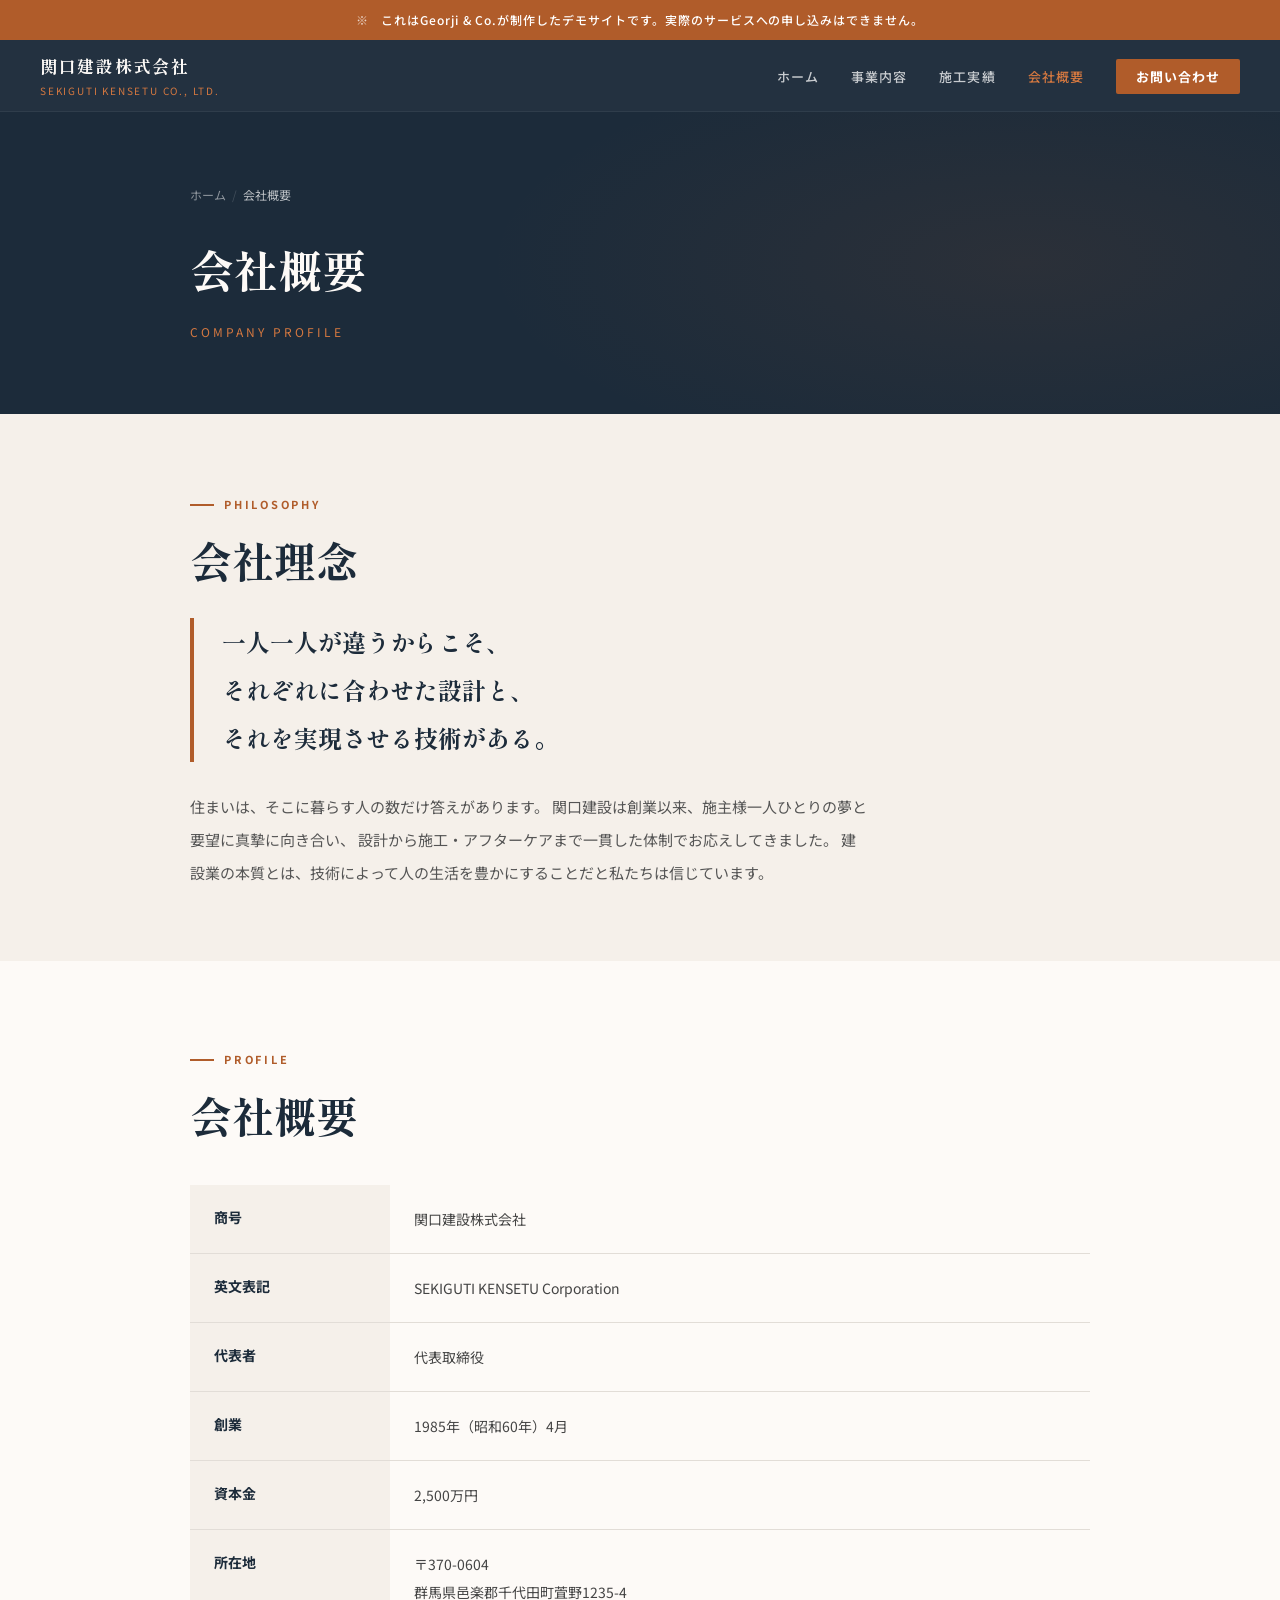
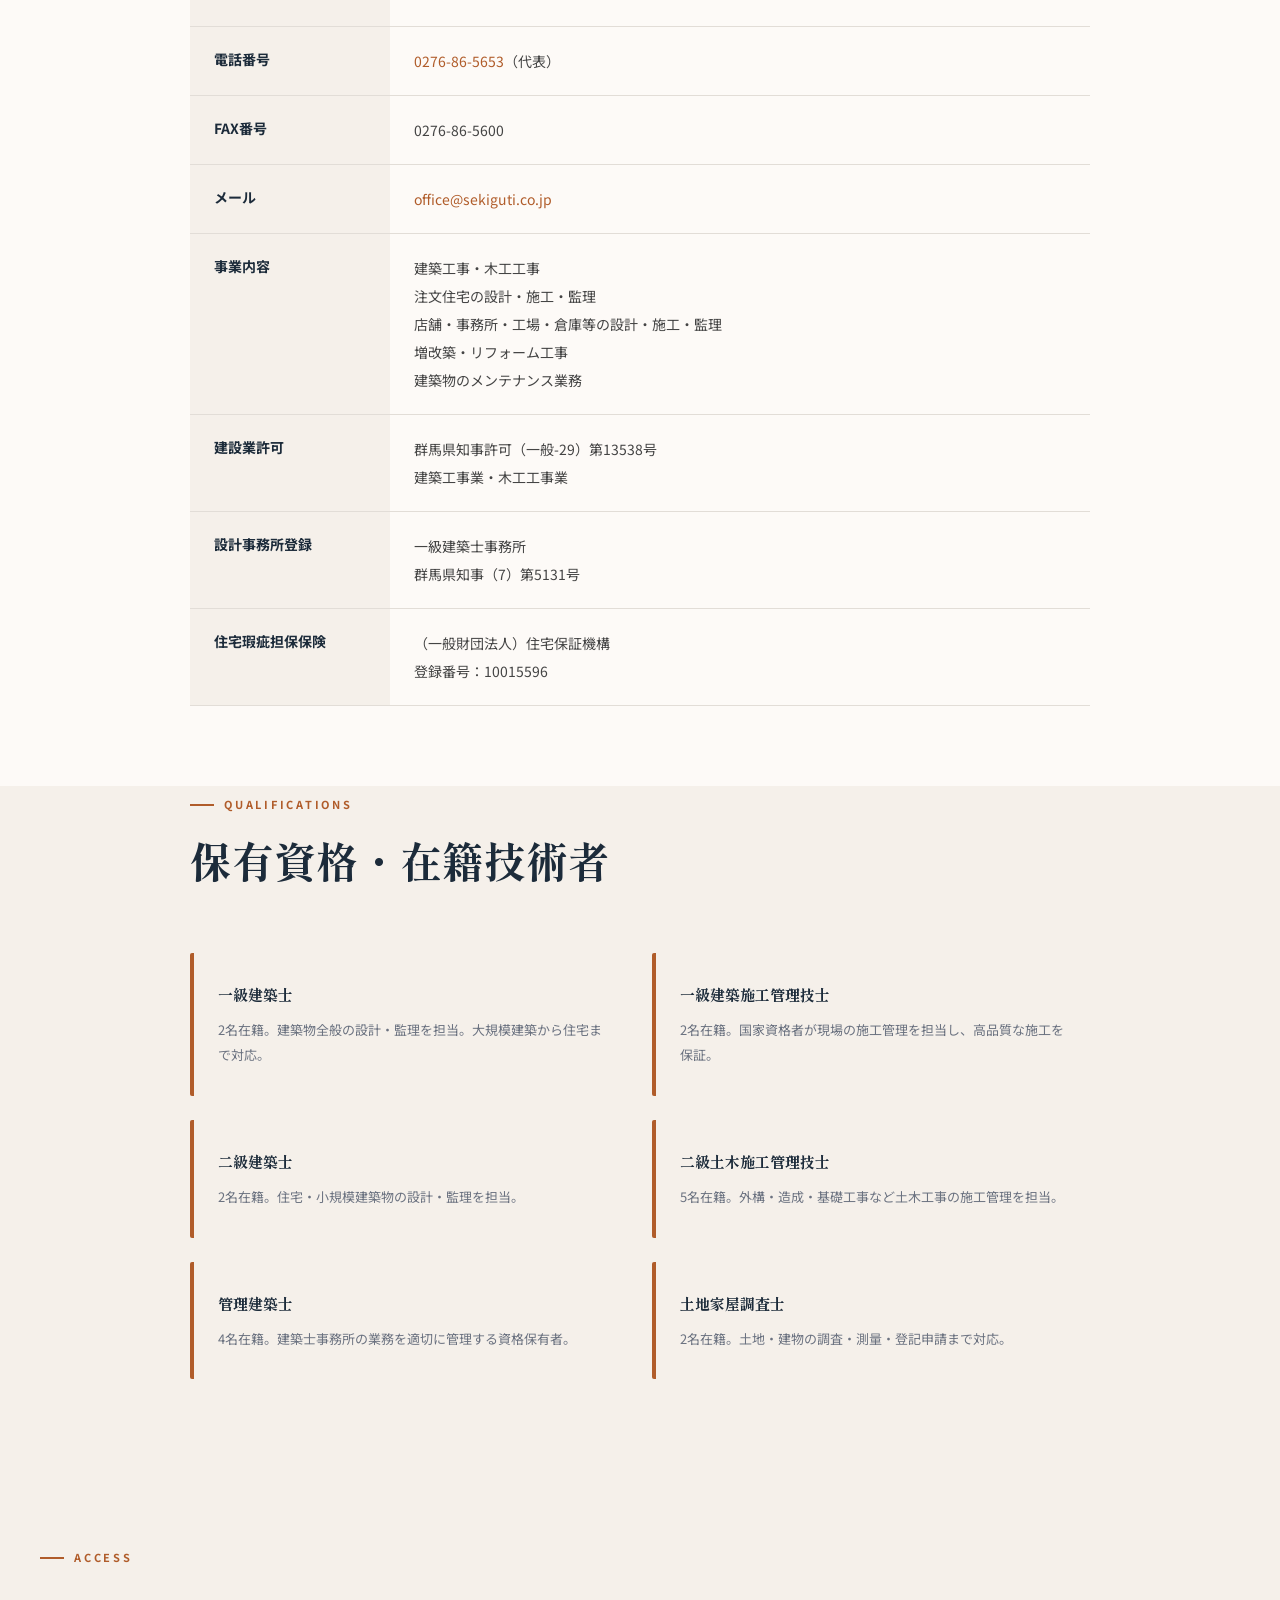
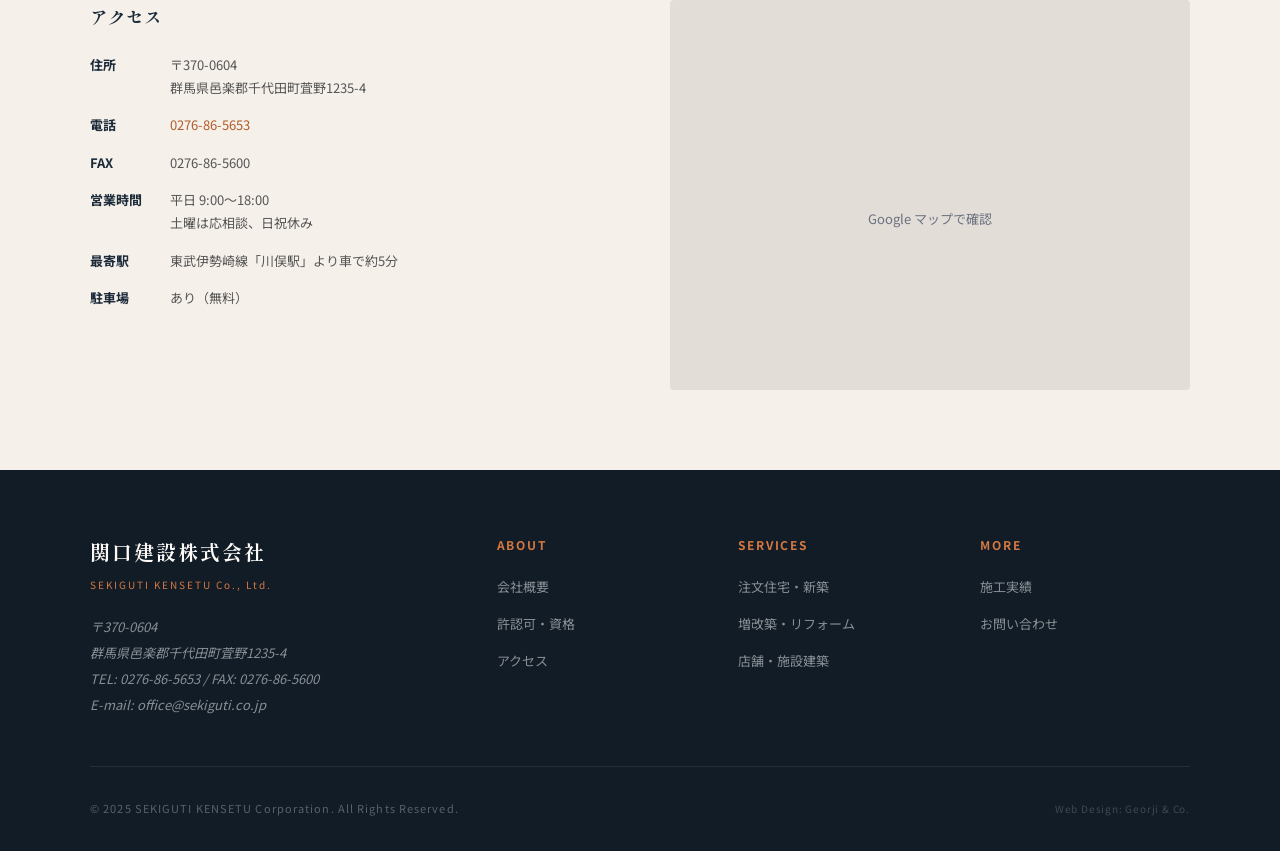
==== company.html @ 648471db "Add files via upload" ====
<!DOCTYPE html>
<html lang="ja">
<head>
<meta charset="UTF-8">
<meta name="viewport" content="width=device-width, initial-scale=1.0">
<meta name="description" content="関口建設株式会社の会社概要。群馬県邑楽郡千代田町を拠点に1985年創業。一級建築士・施工管理技士在籍。建設業許可・住宅瑕疵担保保険登録済み。">
<title>会社概要 | 関口建設株式会社</title>
<link rel="canonical" href="https://sekiguti.co.jp/company.html">
<link rel="stylesheet" href="style.css">
</head>
<body>

<div class="demo-banner">
  <span>※</span> これはGeorji &amp; Co.が制作したデモサイトです。実際のサービスへの申し込みはできません。
</div>

<header class="site-header">
  <a href="index.html" class="site-logo">
    <span class="logo-ja">関口建設株式会社</span>
    <span class="logo-en">SEKIGUTI KENSETU Co., Ltd.</span>
  </a>
  <nav aria-label="メインナビゲーション">
    <ul class="site-nav">
      <li><a href="index.html">ホーム</a></li>
      <li><a href="service.html">事業内容</a></li>
      <li><a href="works.html">施工実績</a></li>
      <li><a href="company.html">会社概要</a></li>
      <li><a href="contact.html" class="header-cta">お問い合わせ</a></li>
    </ul>
  </nav>
  <button class="hamburger" aria-label="メニューを開く" aria-expanded="false">
    <span></span><span></span><span></span>
  </button>
</header>

<nav class="sp-nav">
  <ul>
    <li><a href="index.html">ホーム</a></li>
    <li><a href="service.html">事業内容</a></li>
    <li><a href="works.html">施工実績</a></li>
    <li><a href="company.html">会社概要</a></li>
    <li><a href="contact.html">お問い合わせ</a></li>
  </ul>
</nav>

<main class="page-body">

  <div class="page-hero">
    <div class="page-hero-inner">
      <ol class="breadcrumb">
        <li><a href="index.html">ホーム</a></li>
        <li>会社概要</li>
      </ol>
      <h1 class="page-hero-title">会社概要</h1>
      <p class="page-hero-en">Company Profile</p>
    </div>
  </div>

  <!-- Philosophy Intro -->
  <section style="padding: 72px 40px; background: var(--sand-lt); overflow:hidden;">
    <div style="max-width:900px; margin:0 auto;">
      <div class="section-label">Philosophy</div>
      <h2 class="section-title" style="margin-bottom:28px">会社理念</h2>
      <blockquote style="font-family:var(--ff-min); font-size:clamp(17px,2.2vw,24px); font-weight:700; line-height:2; color:var(--navy); border-left:4px solid var(--rust); padding-left:28px; margin-bottom:28px;">
        一人一人が違うからこそ、<br>
        それぞれに合わせた設計と、<br>
        それを実現させる技術がある。
      </blockquote>
      <p style="font-size:15px; line-height:2.2; color:#555; max-width:680px;">
        住まいは、そこに暮らす人の数だけ答えがあります。
        関口建設は創業以来、施主様一人ひとりの夢と要望に真摯に向き合い、
        設計から施工・アフターケアまで一貫した体制でお応えしてきました。
        建設業の本質とは、技術によって人の生活を豊かにすることだと私たちは信じています。
      </p>
    </div>
  </section>

  <!-- Company Table -->
  <section class="company-section" id="profile">
    <div class="company-inner">
      <div class="section-label">Profile</div>
      <h2 class="section-title" style="margin-bottom:8px">会社概要</h2>
      <div class="company-table-wrap fade-in">
        <table class="company-table">
          <tbody>
            <tr>
              <th>商号</th>
              <td>関口建設株式会社</td>
            </tr>
            <tr>
              <th>英文表記</th>
              <td>SEKIGUTI KENSETU Corporation</td>
            </tr>
            <tr>
              <th>代表者</th>
              <td>代表取締役</td>
            </tr>
            <tr>
              <th>創業</th>
              <td>1985年（昭和60年）4月</td>
            </tr>
            <tr>
              <th>資本金</th>
              <td>2,500万円</td>
            </tr>
            <tr>
              <th>所在地</th>
              <td>〒370-0604<br>群馬県邑楽郡千代田町萓野1235-4</td>
            </tr>
            <tr>
              <th>電話番号</th>
              <td><a href="tel:0276865653" style="color:var(--rust)">0276-86-5653</a>（代表）</td>
            </tr>
            <tr>
              <th>FAX番号</th>
              <td>0276-86-5600</td>
            </tr>
            <tr>
              <th>メール</th>
              <td><a href="mailto:office@sekiguti.co.jp" style="color:var(--rust)">office@sekiguti.co.jp</a></td>
            </tr>
            <tr>
              <th>事業内容</th>
              <td>建築工事・木工工事<br>注文住宅の設計・施工・監理<br>店舗・事務所・工場・倉庫等の設計・施工・監理<br>増改築・リフォーム工事<br>建築物のメンテナンス業務</td>
            </tr>
            <tr>
              <th>建設業許可</th>
              <td>群馬県知事許可（一般-29）第13538号<br>建築工事業・木工工事業</td>
            </tr>
            <tr>
              <th>設計事務所登録</th>
              <td>一級建築士事務所<br>群馬県知事（7）第5131号</td>
            </tr>
            <tr>
              <th>住宅瑕疵担保保険</th>
              <td>（一般財団法人）住宅保証機構<br>登録番号：10015596</td>
            </tr>
          </tbody>
        </table>
      </div>
    </div>
  </section>

  <!-- License & Qualifications -->
  <section class="company-section" id="license" style="background:var(--sand-lt); padding-top:0">
    <div class="company-inner">
      <div class="section-label">Qualifications</div>
      <h2 class="section-title" style="margin-bottom:32px">保有資格・在籍技術者</h2>
      <div class="license-grid">
        <div class="license-card fade-in">
          <h3>一級建築士</h3>
          <p>2名在籍。建築物全般の設計・監理を担当。大規模建築から住宅まで対応。</p>
        </div>
        <div class="license-card fade-in">
          <h3>一級建築施工管理技士</h3>
          <p>2名在籍。国家資格者が現場の施工管理を担当し、高品質な施工を保証。</p>
        </div>
        <div class="license-card fade-in">
          <h3>二級建築士</h3>
          <p>2名在籍。住宅・小規模建築物の設計・監理を担当。</p>
        </div>
        <div class="license-card fade-in">
          <h3>二級土木施工管理技士</h3>
          <p>5名在籍。外構・造成・基礎工事など土木工事の施工管理を担当。</p>
        </div>
        <div class="license-card fade-in">
          <h3>管理建築士</h3>
          <p>4名在籍。建築士事務所の業務を適切に管理する資格保有者。</p>
        </div>
        <div class="license-card fade-in">
          <h3>土地家屋調査士</h3>
          <p>2名在籍。土地・建物の調査・測量・登記申請まで対応。</p>
        </div>
      </div>
    </div>
  </section>

  <!-- Access -->
  <section class="access-section" id="access">
    <div class="section-label" style="max-width:1100px; margin:0 auto 32px;">Access</div>
    <div class="access-inner">
      <div class="access-info fade-in">
        <h3>アクセス</h3>
        <dl class="access-detail">
          <div class="access-row">
            <dt>住所</dt>
            <dd>〒370-0604<br>群馬県邑楽郡千代田町萓野1235-4</dd>
          </div>
          <div class="access-row">
            <dt>電話</dt>
            <dd><a href="tel:0276865653" style="color:var(--rust)">0276-86-5653</a></dd>
          </div>
          <div class="access-row">
            <dt>FAX</dt>
            <dd>0276-86-5600</dd>
          </div>
          <div class="access-row">
            <dt>営業時間</dt>
            <dd>平日 9:00〜18:00<br>土曜は応相談、日祝休み</dd>
          </div>
          <div class="access-row">
            <dt>最寄駅</dt>
            <dd>東武伊勢崎線「川俣駅」より車で約5分</dd>
          </div>
          <div class="access-row">
            <dt>駐車場</dt>
            <dd>あり（無料）</dd>
          </div>
        </dl>
      </div>
      <div class="access-map fade-in">
        <svg viewBox="0 0 24 24" stroke-width="1"><path d="M21 10c0 7-9 13-9 13s-9-6-9-13a9 9 0 0118 0z"/><circle cx="12" cy="10" r="3"/></svg>
        Google マップで確認
      </div>
    </div>
  </section>

</main>

<footer class="site-footer">
  <div class="footer-inner">
    <div class="footer-top">
      <div class="footer-brand">
        <div class="logo-ja">関口建設株式会社</div>
        <div class="logo-en">SEKIGUTI KENSETU Co., Ltd.</div>
        <address class="footer-address">
          〒370-0604<br>
          群馬県邑楽郡千代田町萓野1235-4<br>
          TEL: 0276-86-5653 / FAX: 0276-86-5600<br>
          E-mail: office@sekiguti.co.jp
        </address>
      </div>
      <div class="footer-nav-grid">
        <div class="footer-nav-col">
          <h4>About</h4>
          <ul>
            <li><a href="company.html">会社概要</a></li>
            <li><a href="company.html#license">許認可・資格</a></li>
            <li><a href="company.html#access">アクセス</a></li>
          </ul>
        </div>
        <div class="footer-nav-col">
          <h4>Services</h4>
          <ul>
            <li><a href="service.html">注文住宅・新築</a></li>
            <li><a href="service.html">増改築・リフォーム</a></li>
            <li><a href="service.html">店舗・施設建築</a></li>
          </ul>
        </div>
        <div class="footer-nav-col">
          <h4>More</h4>
          <ul>
            <li><a href="works.html">施工実績</a></li>
            <li><a href="contact.html">お問い合わせ</a></li>
          </ul>
        </div>
      </div>
    </div>
    <div class="footer-bottom">
      <p class="footer-copy">© 2025 SEKIGUTI KENSETU Corporation. All Rights Reserved.</p>
      <p class="footer-poweredby">Web Design: Georji &amp; Co.</p>
    </div>
  </div>
</footer>

<div class="sticky-cta">
  <div class="sticky-cta-inner">
    <a href="tel:0276865653" class="sticky-tel">
      <svg viewBox="0 0 24 24" stroke-width="2"><path d="M22 16.92v3a2 2 0 01-2.18 2 19.79 19.79 0 01-8.63-3.07A19.5 19.5 0 013.8 9.09 19.79 19.79 0 01.72 .45 2 2 0 012.7 0h3a2 2 0 012 1.72c.127.96.361 1.903.7 2.81a2 2 0 01-.45 2.11L6.91 7.91a16 16 0 006.29 6.29l1.3-1.3a2 2 0 012.11-.45c.907.339 1.85.573 2.81.7A2 2 0 0122 16.92z"/></svg>
      電話する
    </a>
    <a href="contact.html" class="sticky-mail">
      <svg viewBox="0 0 24 24" stroke-width="2"><path d="M4 4h16c1.1 0 2 .9 2 2v12c0 1.1-.9 2-2 2H4c-1.1 0-2-.9-2-2V6c0-1.1.9-2 2-2z"/><polyline points="22,6 12,13 2,6"/></svg>
      メール相談
    </a>
  </div>
</div>

<script src="common.js"></script>
</body>
</html>
---- style.css ----
/* ============================================
   関口建設 株式会社 — style.css
   Design concept: "地に足のついた誠実さ"
   Color: 鉄紺(#1c2b3a) × 砂岩(#e8ddd0) × 鉄錆(#b05c2a)
   Font: Shippori Mincho (見出し) + Noto Sans JP (本文)
============================================ */

@import url('https://fonts.googleapis.com/css2?family=Shippori+Mincho:wght@400;500;600;700;800&family=Noto+Sans+JP:wght@300;400;500;700&display=swap');

/* ── Reset & Base ─────────────────────────── */
*, *::before, *::after {
  box-sizing: border-box;
  word-break: keep-all;
  overflow-wrap: break-word;
  margin: 0;
  padding: 0;
}

p, li, dd, dt, th, td {
  word-break: normal;
}

:root {
  --navy:      #1c2b3a;
  --navy-deep: #111c27;
  --sand:      #e8ddd0;
  --sand-lt:   #f5f0ea;
  --rust:      #b05c2a;
  --rust-lt:   #d47840;
  --white:     #fdfaf7;
  --gray:      #6b7280;
  --gray-lt:   #e2ddd7;

  --ff-min:  'Shippori Mincho', serif;
  --ff-sans: 'Noto Sans JP', sans-serif;

  --header-h: 72px;
  --demo-h:   40px;
  --offset:   calc(var(--demo-h) + var(--header-h));

  --transition: 0.3s ease;
}

html, body {
  overflow-x: hidden;
  scroll-behavior: smooth;
}

body {
  font-family: var(--ff-sans);
  font-size: 15px;
  line-height: 1.8;
  color: var(--navy);
  background: var(--white);
}

img { max-width: 100%; display: block; }
a { color: inherit; text-decoration: none; }

/* ── Demo Banner ───────────────────────────── */
.demo-banner {
  position: fixed;
  top: 0; left: 0; right: 0;
  height: var(--demo-h);
  background: var(--rust);
  color: #fff;
  font-family: var(--ff-sans);
  font-size: 12px;
  font-weight: 500;
  letter-spacing: 0.08em;
  display: flex;
  align-items: center;
  justify-content: center;
  gap: 12px;
  z-index: 9999;
}
.demo-banner span { opacity: 0.75; }

/* ── Header ───────────────────────────────── */
.site-header {
  position: fixed;
  top: var(--demo-h);
  left: 0; right: 0;
  height: var(--header-h);
  background: rgba(28,43,58,0.97);
  backdrop-filter: blur(8px);
  display: flex;
  align-items: center;
  justify-content: space-between;
  padding: 0 40px;
  z-index: 100;
  border-bottom: 1px solid rgba(255,255,255,0.06);
}

.site-logo {
  display: flex;
  flex-direction: column;
  flex-shrink: 1;
  min-width: 0;
  overflow: hidden;
}
.site-logo .logo-ja {
  font-family: var(--ff-min);
  font-size: 17px;
  font-weight: 700;
  color: var(--white);
  letter-spacing: 0.1em;
  white-space: nowrap;
}
.site-logo .logo-en {
  font-size: 10px;
  letter-spacing: 0.18em;
  color: var(--rust-lt);
  text-transform: uppercase;
  white-space: nowrap;
}

.site-nav {
  display: flex;
  align-items: center;
  gap: 32px;
  list-style: none;
}
.site-nav a {
  font-size: 13px;
  font-weight: 500;
  letter-spacing: 0.08em;
  color: rgba(255,255,255,0.75);
  transition: color var(--transition);
  white-space: nowrap;
}
.site-nav a:hover { color: var(--rust-lt); }
.site-nav a.active { color: var(--rust-lt); }

.header-cta {
  background: var(--rust);
  color: #fff !important;
  padding: 8px 20px;
  border-radius: 2px;
  font-size: 13px !important;
  font-weight: 700 !important;
  transition: background var(--transition) !important;
  overflow: visible;
}
.header-cta:hover { background: var(--rust-lt) !important; }

/* Hamburger (SP) */
.hamburger {
  display: none;
  flex-direction: column;
  gap: 5px;
  cursor: pointer;
  background: none;
  border: none;
  padding: 4px;
}
.hamburger span {
  display: block;
  width: 24px;
  height: 2px;
  background: #fff;
  transition: all var(--transition);
}

/* ── SP Nav Drawer ──────────────────────────── */
.sp-nav {
  display: none;
  position: fixed;
  top: var(--offset);
  left: 0; right: 0;
  background: var(--navy-deep);
  padding: 24px 0;
  z-index: 99;
  transform: translateY(-10px);
  opacity: 0;
  transition: all var(--transition);
  pointer-events: none;
}
.sp-nav.open {
  opacity: 1;
  transform: translateY(0);
  pointer-events: auto;
}
.sp-nav ul {
  list-style: none;
  display: flex;
  flex-direction: column;
}
.sp-nav ul li a {
  display: block;
  padding: 14px 28px;
  font-size: 15px;
  font-weight: 500;
  letter-spacing: 0.08em;
  color: rgba(255,255,255,0.8);
  border-bottom: 1px solid rgba(255,255,255,0.06);
}
.sp-nav ul li:last-child a {
  background: var(--rust);
  color: #fff;
  text-align: center;
  margin: 16px 24px 0;
  border-bottom: none;
  border-radius: 2px;
}

/* ── Page Content Offset ──────────────────── */
.page-body {
  padding-top: var(--offset);
}

/* ── Section Shared ───────────────────────── */
section { overflow: hidden; }

.section-label {
  display: inline-flex;
  align-items: center;
  gap: 10px;
  font-size: 11px;
  font-weight: 700;
  letter-spacing: 0.25em;
  text-transform: uppercase;
  color: var(--rust);
  margin-bottom: 16px;
}
.section-label::before {
  content: '';
  display: block;
  width: 24px;
  height: 2px;
  background: var(--rust);
}

.section-title {
  font-family: var(--ff-min);
  font-size: clamp(26px, 4vw, 42px);
  font-weight: 700;
  line-height: 1.4;
  color: var(--navy);
}
.section-title.white { color: var(--white); }

.section-lead {
  font-size: 15px;
  line-height: 2;
  color: var(--gray);
  max-width: 560px;
  margin-top: 16px;
}
.section-lead.white { color: rgba(255,255,255,0.7); }

/* ── Hero ─────────────────────────────────── */
.hero {
  position: relative;
  min-height: calc(100svh - var(--offset));
  display: flex;
  align-items: center;
  background: var(--navy-deep);
  overflow: hidden;
  contain: paint;
}

.hero-bg {
  position: absolute;
  inset: 0;
  background:
    radial-gradient(ellipse 80% 60% at 70% 50%, rgba(176,92,42,0.12) 0%, transparent 70%),
    linear-gradient(135deg, #111c27 0%, #1c2b3a 100%);
}
.hero-bg::after {
  content: '';
  position: absolute;
  inset: 0;
  background-image:
    repeating-linear-gradient(
      90deg,
      rgba(255,255,255,0.015) 0px,
      rgba(255,255,255,0.015) 1px,
      transparent 1px,
      transparent 80px
    ),
    repeating-linear-gradient(
      0deg,
      rgba(255,255,255,0.015) 0px,
      rgba(255,255,255,0.015) 1px,
      transparent 1px,
      transparent 80px
    );
}

.hero-content {
  position: relative;
  z-index: 1;
  padding: 80px 40px 80px 10%;
  max-width: 680px;
}

.hero-year {
  font-size: 11px;
  letter-spacing: 0.3em;
  color: var(--rust-lt);
  text-transform: uppercase;
  margin-bottom: 28px;
  font-weight: 500;
}

.hero-catch {
  font-family: var(--ff-min);
  font-size: clamp(32px, 5.5vw, 64px);
  font-weight: 800;
  line-height: 1.3;
  color: var(--white);
  margin-bottom: 28px;
}
.hero-catch em {
  font-style: normal;
  color: var(--rust-lt);
}

.hero-sub {
  font-size: 15px;
  line-height: 2;
  color: rgba(255,255,255,0.65);
  margin-bottom: 44px;
  max-width: 480px;
}

.hero-actions {
  display: flex;
  gap: 16px;
  flex-wrap: wrap;
}

.btn-primary {
  display: inline-flex;
  align-items: center;
  gap: 8px;
  background: var(--rust);
  color: #fff;
  padding: 16px 36px;
  font-size: 14px;
  font-weight: 700;
  letter-spacing: 0.08em;
  border-radius: 2px;
  transition: background var(--transition), transform var(--transition);
  overflow: visible;
}
.btn-primary svg { overflow: visible; }
.btn-primary:hover { background: var(--rust-lt); transform: translateY(-1px); }

.btn-ghost {
  display: inline-flex;
  align-items: center;
  gap: 8px;
  border: 1px solid rgba(255,255,255,0.3);
  color: rgba(255,255,255,0.8);
  padding: 16px 28px;
  font-size: 14px;
  font-weight: 500;
  letter-spacing: 0.08em;
  border-radius: 2px;
  transition: all var(--transition);
}
.btn-ghost:hover { border-color: rgba(255,255,255,0.7); color: #fff; }

.hero-scroll {
  position: absolute;
  bottom: 36px;
  left: 50%;
  transform: translateX(-50%);
  display: flex;
  flex-direction: column;
  align-items: center;
  gap: 6px;
  color: rgba(255,255,255,0.4);
  font-size: 10px;
  letter-spacing: 0.2em;
  text-transform: uppercase;
  z-index: 1;
}
.hero-scroll::after {
  content: '';
  width: 1px;
  height: 40px;
  background: linear-gradient(to bottom, rgba(255,255,255,0.4), transparent);
  animation: scrollLine 2s ease-in-out infinite;
}
@keyframes scrollLine {
  0%, 100% { opacity: 0.4; }
  50% { opacity: 1; }
}

/* ── Stats Bar ────────────────────────────── */
.stats-bar {
  background: var(--rust);
  padding: 28px 40px;
  overflow: hidden;
}
.stats-inner {
  max-width: 1100px;
  margin: 0 auto;
  display: grid;
  grid-template-columns: repeat(4, minmax(0, 1fr));
  gap: 0;
}
.stat-item {
  text-align: center;
  padding: 8px 16px;
  border-right: 1px solid rgba(255,255,255,0.25);
  min-width: 0;
}
.stat-item:last-child { border-right: none; }
.stat-num {
  font-family: var(--ff-min);
  font-size: clamp(26px, 3.5vw, 40px);
  font-weight: 800;
  color: #fff;
  line-height: 1;
}
.stat-num sup {
  font-size: 0.55em;
  font-weight: 700;
}
.stat-label {
  font-size: 11px;
  font-weight: 500;
  letter-spacing: 0.12em;
  color: rgba(255,255,255,0.75);
  margin-top: 6px;
}

/* ── Philosophy ───────────────────────────── */
.philosophy {
  padding: 100px 40px;
  background: var(--sand-lt);
  overflow: hidden;
  contain: paint;
}
.philosophy-inner {
  max-width: 900px;
  margin: 0 auto;
  display: grid;
  grid-template-columns: 1fr 1fr;
  gap: 60px;
  align-items: center;
}
.philosophy-quote {
  font-family: var(--ff-min);
  font-size: clamp(18px, 2.5vw, 26px);
  font-weight: 700;
  line-height: 2;
  color: var(--navy);
  border-left: 4px solid var(--rust);
  padding-left: 28px;
}
.philosophy-body {
  font-size: 14px;
  line-height: 2.2;
  color: #555;
}
.philosophy-body p + p { margin-top: 16px; }

/* ── Services ─────────────────────────────── */
.services {
  padding: 100px 40px;
  background: var(--white);
  overflow: hidden;
}
.services-header {
  max-width: 1100px;
  margin: 0 auto 60px;
}
.services-grid {
  max-width: 1100px;
  margin: 0 auto;
  display: grid;
  grid-template-columns: repeat(3, minmax(0, 1fr));
  gap: 2px;
  background: var(--gray-lt);
}
.service-card {
  background: var(--white);
  padding: 44px 36px;
  transition: background var(--transition);
  min-width: 0;
}
.service-card:hover { background: var(--sand-lt); }
.service-num {
  font-size: 11px;
  font-weight: 700;
  letter-spacing: 0.2em;
  color: var(--rust);
  margin-bottom: 20px;
  font-family: var(--ff-min);
}
.service-icon {
  width: 56px;
  height: 56px;
  background: var(--navy);
  border-radius: 4px;
  display: flex;
  align-items: center;
  justify-content: center;
  margin-bottom: 24px;
}
.service-icon svg {
  width: 28px;
  height: 28px;
  stroke: var(--rust-lt);
  fill: none;
  stroke-width: 1.5;
}
.service-name {
  font-family: var(--ff-min);
  font-size: 20px;
  font-weight: 700;
  color: var(--navy);
  margin-bottom: 12px;
  line-height: 1.5;
}
.service-desc {
  font-size: 13px;
  line-height: 2;
  color: var(--gray);
}

/* ── Why ──────────────────────────────────── */
.why {
  padding: 100px 40px;
  background: var(--navy);
  overflow: hidden;
  contain: paint;
}
.why-inner {
  max-width: 1100px;
  margin: 0 auto;
  display: grid;
  grid-template-columns: 400px 1fr;
  gap: 80px;
  align-items: start;
}
.why-points {
  display: flex;
  flex-direction: column;
  gap: 32px;
  margin-top: 48px;
}
.why-point {
  display: flex;
  gap: 20px;
  align-items: flex-start;
  min-width: 0;
}
.why-point-num {
  font-family: var(--ff-min);
  font-size: 32px;
  font-weight: 800;
  color: var(--rust-lt);
  line-height: 1;
  flex-shrink: 0;
}
.why-point-body h3 {
  font-family: var(--ff-min);
  font-size: 17px;
  font-weight: 700;
  color: var(--white);
  margin-bottom: 8px;
}
.why-point-body p {
  font-size: 13px;
  line-height: 1.9;
  color: rgba(255,255,255,0.6);
}

/* ── Works ────────────────────────────────── */
.works {
  padding: 100px 40px;
  background: var(--sand-lt);
  overflow: hidden;
}
.works-header {
  max-width: 1100px;
  margin: 0 auto 52px;
  display: flex;
  justify-content: space-between;
  align-items: flex-end;
}
.works-grid {
  max-width: 1100px;
  margin: 0 auto;
  display: grid;
  grid-template-columns: repeat(3, minmax(0, 1fr));
  gap: 24px;
}
.work-card {
  background: var(--white);
  border-radius: 4px;
  overflow: hidden;
  transition: transform var(--transition), box-shadow var(--transition);
  min-width: 0;
}
.work-card:hover {
  transform: translateY(-4px);
  box-shadow: 0 16px 40px rgba(28,43,58,0.12);
}
.work-thumb {
  aspect-ratio: 4/3;
  background: linear-gradient(135deg, var(--navy) 0%, var(--navy-deep) 100%);
  position: relative;
  overflow: hidden;
}
.work-thumb-label {
  position: absolute;
  inset: 0;
  display: flex;
  flex-direction: column;
  align-items: center;
  justify-content: center;
  color: rgba(255,255,255,0.35);
  font-size: 12px;
  letter-spacing: 0.1em;
  gap: 8px;
}
.work-thumb-label svg {
  width: 40px; height: 40px;
  stroke: rgba(255,255,255,0.2);
  fill: none;
  stroke-width: 1;
}
.work-info { padding: 24px 20px; }
.work-cat {
  font-size: 10px;
  font-weight: 700;
  letter-spacing: 0.2em;
  color: var(--rust);
  text-transform: uppercase;
  margin-bottom: 8px;
}
.work-title {
  font-family: var(--ff-min);
  font-size: 16px;
  font-weight: 700;
  color: var(--navy);
  margin-bottom: 6px;
}
.work-place {
  font-size: 12px;
  color: var(--gray);
}

/* ── Process ──────────────────────────────── */
.process {
  padding: 100px 40px;
  background: var(--white);
  overflow: hidden;
}
.process-header { max-width: 1100px; margin: 0 auto 64px; }
.process-steps {
  max-width: 1100px;
  margin: 0 auto;
  display: grid;
  grid-template-columns: repeat(5, minmax(0, 1fr));
  gap: 0;
  position: relative;
}
.process-steps::before {
  content: '';
  position: absolute;
  top: 40px;
  left: 10%;
  right: 10%;
  height: 2px;
  background: linear-gradient(to right, var(--rust) 0%, var(--rust-lt) 100%);
  z-index: 0;
}
.step-item {
  display: flex;
  flex-direction: column;
  align-items: center;
  text-align: center;
  padding: 0 12px;
  position: relative;
  z-index: 1;
  min-width: 0;
}
.step-circle {
  width: 80px;
  height: 80px;
  border-radius: 50%;
  background: var(--navy);
  display: flex;
  align-items: center;
  justify-content: center;
  margin-bottom: 20px;
  border: 4px solid var(--white);
  box-shadow: 0 0 0 2px var(--rust);
}
.step-circle span {
  font-family: var(--ff-min);
  font-size: 22px;
  font-weight: 800;
  color: var(--rust-lt);
}
.step-name {
  font-family: var(--ff-min);
  font-size: 15px;
  font-weight: 700;
  color: var(--navy);
  margin-bottom: 10px;
}
.step-desc {
  font-size: 12px;
  line-height: 1.9;
  color: var(--gray);
}

/* ── CTA Banner ───────────────────────────── */
.cta-section {
  padding: 100px 40px;
  background: linear-gradient(135deg, var(--navy-deep) 0%, var(--navy) 100%);
  text-align: center;
  overflow: hidden;
  contain: paint;
}
.cta-section .section-title {
  margin-bottom: 16px;
}
.cta-section .section-lead {
  margin: 0 auto 44px;
  text-align: center;
}
.cta-tel {
  font-family: var(--ff-min);
  font-size: clamp(28px, 4vw, 44px);
  font-weight: 800;
  color: var(--white);
  letter-spacing: 0.05em;
  margin-bottom: 8px;
}
.cta-tel a { color: inherit; }
.cta-hours {
  font-size: 13px;
  color: rgba(255,255,255,0.5);
  margin-bottom: 44px;
}
.cta-buttons {
  display: flex;
  gap: 16px;
  justify-content: center;
  flex-wrap: wrap;
}
.btn-white {
  display: inline-flex;
  align-items: center;
  gap: 8px;
  background: var(--white);
  color: var(--navy);
  padding: 16px 36px;
  font-size: 14px;
  font-weight: 700;
  letter-spacing: 0.08em;
  border-radius: 2px;
  transition: all var(--transition);
}
.btn-white:hover { background: var(--sand); }

/* ── Footer ───────────────────────────────── */
.site-footer {
  background: var(--navy-deep);
  padding: 64px 40px 32px;
  overflow: hidden;
}
.footer-inner {
  max-width: 1100px;
  margin: 0 auto;
}
.footer-top {
  display: grid;
  grid-template-columns: 1fr 2fr;
  gap: 60px;
  padding-bottom: 48px;
  border-bottom: 1px solid rgba(255,255,255,0.08);
  margin-bottom: 32px;
}
.footer-brand .logo-ja {
  font-family: var(--ff-min);
  font-size: 20px;
  font-weight: 700;
  color: var(--white);
  letter-spacing: 0.1em;
  margin-bottom: 6px;
}
.footer-brand .logo-en {
  font-size: 10px;
  letter-spacing: 0.2em;
  color: var(--rust-lt);
  margin-bottom: 20px;
}
.footer-address {
  font-size: 13px;
  line-height: 2;
  color: rgba(255,255,255,0.5);
}
.footer-nav-grid {
  display: grid;
  grid-template-columns: repeat(3, minmax(0, 1fr));
  gap: 32px;
}
.footer-nav-col h4 {
  font-size: 12px;
  font-weight: 700;
  letter-spacing: 0.15em;
  color: var(--rust-lt);
  margin-bottom: 16px;
  text-transform: uppercase;
}
.footer-nav-col ul { list-style: none; }
.footer-nav-col ul li {
  margin-bottom: 10px;
}
.footer-nav-col ul li a {
  font-size: 13px;
  color: rgba(255,255,255,0.5);
  transition: color var(--transition);
}
.footer-nav-col ul li a:hover { color: var(--white); }
.footer-bottom {
  display: flex;
  justify-content: space-between;
  align-items: center;
  flex-wrap: wrap;
  gap: 8px;
}
.footer-copy {
  font-size: 11px;
  color: rgba(255,255,255,0.3);
  letter-spacing: 0.1em;
}
.footer-poweredby {
  font-size: 10px;
  color: rgba(255,255,255,0.2);
  letter-spacing: 0.08em;
}

/* ── Page Hero (Inner Pages) ──────────────── */
.page-hero {
  background: var(--navy);
  padding: 72px 40px;
  position: relative;
  overflow: hidden;
  contain: paint;
}
.page-hero::before {
  content: '';
  position: absolute;
  inset: 0;
  background:
    radial-gradient(ellipse 60% 100% at 80% 50%, rgba(176,92,42,0.1), transparent 70%);
}
.page-hero-inner {
  max-width: 900px;
  margin: 0 auto;
  position: relative;
  z-index: 1;
}
.breadcrumb {
  display: flex;
  align-items: center;
  gap: 6px;
  list-style: none;
  margin-bottom: 24px;
  flex-wrap: wrap;
}
.breadcrumb li {
  font-size: 12px;
  color: rgba(255,255,255,0.4);
  display: flex;
  align-items: center;
  gap: 6px;
}
.breadcrumb li::after {
  content: '/';
  opacity: 0.4;
}
.breadcrumb li:last-child::after { display: none; }
.breadcrumb a { color: rgba(255,255,255,0.5); }
.breadcrumb a:hover { color: var(--rust-lt); }
.breadcrumb li:last-child { color: rgba(255,255,255,0.7); }
.page-hero-title {
  font-family: var(--ff-min);
  font-size: clamp(28px, 4vw, 44px);
  font-weight: 800;
  color: var(--white);
  margin-bottom: 12px;
}
.page-hero-en {
  font-size: 12px;
  letter-spacing: 0.25em;
  color: var(--rust-lt);
  text-transform: uppercase;
}

/* ── Company Page ─────────────────────────── */
.company-section {
  padding: 80px 40px;
  background: var(--white);
  overflow: hidden;
}
.company-inner {
  max-width: 900px;
  margin: 0 auto;
}
.company-table-wrap {
  overflow-x: auto;
  margin-top: 40px;
}
.company-table {
  width: 100%;
  border-collapse: collapse;
}
.company-table th,
.company-table td {
  padding: 20px 24px;
  font-size: 14px;
  border-bottom: 1px solid var(--gray-lt);
  vertical-align: top;
  text-align: left;
}
.company-table th {
  width: 200px;
  font-weight: 700;
  color: var(--navy);
  background: var(--sand-lt);
  white-space: nowrap;
}
.company-table td {
  color: #444;
  line-height: 2;
}

.license-grid {
  max-width: 900px;
  margin: 64px auto 0;
  display: grid;
  grid-template-columns: repeat(2, minmax(0, 1fr));
  gap: 24px;
}
.license-card {
  background: var(--sand-lt);
  padding: 28px 24px;
  border-left: 4px solid var(--rust);
  border-radius: 2px;
  min-width: 0;
}
.license-card h3 {
  font-family: var(--ff-min);
  font-size: 15px;
  font-weight: 700;
  color: var(--navy);
  margin-bottom: 10px;
}
.license-card p {
  font-size: 13px;
  line-height: 1.9;
  color: var(--gray);
}

/* ── Works Page ───────────────────────────── */
.works-page {
  padding: 80px 40px;
  background: var(--sand-lt);
  overflow: hidden;
}
.works-filter {
  max-width: 1100px;
  margin: 0 auto 48px;
  display: flex;
  gap: 12px;
  flex-wrap: wrap;
}
.filter-btn {
  border: none;
  background: var(--white);
  color: var(--navy);
  padding: 10px 20px;
  font-size: 13px;
  font-family: var(--ff-sans);
  font-weight: 500;
  letter-spacing: 0.05em;
  border-radius: 2px;
  cursor: pointer;
  transition: all var(--transition);
}
.filter-btn.active,
.filter-btn:hover {
  background: var(--rust);
  color: #fff;
}
.works-page-grid {
  max-width: 1100px;
  margin: 0 auto;
  display: grid;
  grid-template-columns: repeat(3, minmax(0, 1fr));
  gap: 24px;
}

/* ── Contact Page ─────────────────────────── */
.contact-section {
  padding: 80px 40px;
  background: var(--white);
  overflow: hidden;
}
.contact-inner {
  max-width: 800px;
  margin: 0 auto;
}
.contact-methods {
  display: grid;
  grid-template-columns: repeat(2, minmax(0, 1fr));
  gap: 24px;
  margin-bottom: 60px;
}
.contact-method {
  background: var(--sand-lt);
  padding: 32px 24px;
  border-radius: 4px;
  min-width: 0;
}
.contact-method h3 {
  font-family: var(--ff-min);
  font-size: 18px;
  font-weight: 700;
  color: var(--navy);
  margin-bottom: 8px;
}
.contact-method .tel-num {
  font-family: var(--ff-min);
  font-size: 28px;
  font-weight: 800;
  color: var(--rust);
  letter-spacing: 0.05em;
  line-height: 1.2;
  margin-bottom: 4px;
}
.contact-method p {
  font-size: 12px;
  color: var(--gray);
}
.contact-form-title {
  font-family: var(--ff-min);
  font-size: 22px;
  font-weight: 700;
  color: var(--navy);
  margin-bottom: 32px;
  padding-bottom: 16px;
  border-bottom: 2px solid var(--sand);
}
.form-group {
  margin-bottom: 24px;
}
.form-group label {
  display: flex;
  align-items: center;
  gap: 8px;
  font-size: 13px;
  font-weight: 700;
  color: var(--navy);
  margin-bottom: 8px;
}
.form-required {
  background: var(--rust);
  color: #fff;
  font-size: 10px;
  font-weight: 700;
  padding: 2px 6px;
  border-radius: 2px;
  letter-spacing: 0.05em;
}
.form-optional {
  background: var(--gray-lt);
  color: var(--gray);
  font-size: 10px;
  font-weight: 700;
  padding: 2px 6px;
  border-radius: 2px;
  letter-spacing: 0.05em;
}
.form-group input,
.form-group select,
.form-group textarea {
  width: 100%;
  background: var(--sand-lt);
  border: 1px solid var(--gray-lt);
  border-radius: 2px;
  padding: 12px 16px;
  font-size: 14px;
  font-family: var(--ff-sans);
  color: var(--navy);
  transition: border-color var(--transition), background var(--transition);
  appearance: none;
  max-width: 100%;
}
.form-group input:focus,
.form-group select:focus,
.form-group textarea:focus {
  outline: none;
  border-color: var(--rust);
  background: #fff;
}
.form-group textarea {
  min-height: 160px;
  resize: vertical;
  max-width: 100%;
}
.form-submit {
  text-align: center;
  margin-top: 40px;
}
.btn-submit {
  background: var(--rust);
  color: #fff;
  padding: 18px 64px;
  font-size: 15px;
  font-family: var(--ff-sans);
  font-weight: 700;
  letter-spacing: 0.1em;
  border: none;
  border-radius: 2px;
  cursor: pointer;
  transition: background var(--transition);
}
.btn-submit:hover { background: var(--rust-lt); }

/* ── Access Section ───────────────────────── */
.access-section {
  padding: 80px 40px;
  background: var(--sand-lt);
  overflow: hidden;
}
.access-inner {
  max-width: 1100px;
  margin: 0 auto;
  display: grid;
  grid-template-columns: 1fr 1fr;
  gap: 60px;
  align-items: start;
}
.access-info h3 {
  font-family: var(--ff-min);
  font-size: 18px;
  font-weight: 700;
  color: var(--navy);
  margin-bottom: 20px;
}
.access-detail {
  display: flex;
  flex-direction: column;
  gap: 14px;
}
.access-row {
  display: flex;
  gap: 16px;
  font-size: 13px;
  min-width: 0;
}
.access-row dt {
  font-weight: 700;
  color: var(--navy);
  white-space: nowrap;
  min-width: 64px;
}
.access-row dd { color: #555; line-height: 1.8; }
.access-map {
  border-radius: 4px;
  overflow: hidden;
  aspect-ratio: 4/3;
  background: var(--gray-lt);
  display: flex;
  align-items: center;
  justify-content: center;
  color: var(--gray);
  font-size: 13px;
  flex-direction: column;
  gap: 8px;
}
.access-map svg {
  width: 40px; height: 40px;
  stroke: var(--gray-lt);
  fill: none;
}

/* ── Sticky CTA (SP) ──────────────────────── */
.sticky-cta {
  display: none;
  position: fixed;
  bottom: 0;
  left: 0; right: 0;
  background: var(--navy-deep);
  padding: 12px 16px;
  z-index: 98;
  border-top: 2px solid var(--rust);
}
.sticky-cta-inner {
  display: grid;
  grid-template-columns: 1fr 1fr;
  gap: 10px;
}
.sticky-tel, .sticky-mail {
  display: flex;
  align-items: center;
  justify-content: center;
  gap: 6px;
  padding: 12px 8px;
  border-radius: 2px;
  font-size: 13px;
  font-weight: 700;
  letter-spacing: 0.05em;
  overflow: visible;
}
.sticky-tel {
  background: var(--rust);
  color: #fff;
}
.sticky-mail {
  background: transparent;
  border: 1px solid rgba(255,255,255,0.3);
  color: rgba(255,255,255,0.8);
}
.sticky-tel svg, .sticky-mail svg {
  width: 16px; height: 16px;
  stroke: currentColor;
  fill: none;
  overflow: visible;
}

/* ── Animations ───────────────────────────── */
.fade-in {
  opacity: 0;
  transform: translateY(20px);
  transition: opacity 0.6s ease, transform 0.6s ease;
}
.fade-in.visible {
  opacity: 1;
  transform: translateY(0);
}

/* ── Responsive ───────────────────────────── */
@media (max-width: 1024px) {
  .why-inner {
    grid-template-columns: 1fr;
    gap: 48px;
  }
  .process-steps {
    grid-template-columns: repeat(3, minmax(0, 1fr));
    gap: 32px;
  }
  .process-steps::before { display: none; }
}

@media (max-width: 768px) {
  :root {
    --header-h: 60px;
    --demo-h:   36px;
  }

  .site-header { padding: 0 20px; }
  .site-nav { display: none; }
  .hamburger { display: flex; }
  .sp-nav { display: block; }

  .hero-content {
    padding: 60px 24px;
    max-width: 100%;
  }

  .stats-inner {
    grid-template-columns: repeat(2, minmax(0, 1fr));
    gap: 16px 0;
  }
  .stat-item:nth-child(2) { border-right: none; }
  .stat-item:nth-child(3) { border-right: 1px solid rgba(255,255,255,0.25); }

  .philosophy-inner {
    grid-template-columns: 1fr;
    gap: 36px;
  }
  .services-grid {
    grid-template-columns: 1fr;
  }
  .why-inner {
    grid-template-columns: 1fr;
  }
  .works-grid,
  .works-page-grid {
    grid-template-columns: 1fr;
  }
  .works-header {
    flex-direction: column;
    align-items: flex-start;
    gap: 20px;
  }
  .process-steps {
    grid-template-columns: 1fr;
    gap: 28px;
  }
  .step-item {
    flex-direction: row;
    text-align: left;
    gap: 20px;
    align-items: flex-start;
  }
  .step-circle { flex-shrink: 0; width: 56px; height: 56px; margin-bottom: 0; }
  .step-circle span { font-size: 18px; }

  .footer-top {
    grid-template-columns: 1fr;
    gap: 40px;
  }
  .footer-nav-grid {
    grid-template-columns: repeat(2, minmax(0, 1fr));
  }
  .footer-bottom {
    flex-direction: column;
    text-align: center;
  }

  .access-inner { grid-template-columns: 1fr; }
  .contact-methods { grid-template-columns: 1fr; }
  .license-grid { grid-template-columns: 1fr; }

  .company-table th { width: 120px; }

  .sticky-cta { display: block; }

  .philosophy, .services, .why, .works,
  .process, .cta-section, .company-section,
  .works-page, .contact-section, .access-section {
    padding-left: 20px;
    padding-right: 20px;
  }
  .services-header, .works-header, .process-header {
    padding-left: 0;
    padding-right: 0;
  }
  .stats-bar { padding: 20px 20px; }
  .page-hero { padding: 56px 20px; }

  .cta-buttons { flex-direction: column; align-items: center; }
  .btn-primary, .btn-ghost, .btn-white { justify-content: center; }

  .hero-scroll { display: none; }
}
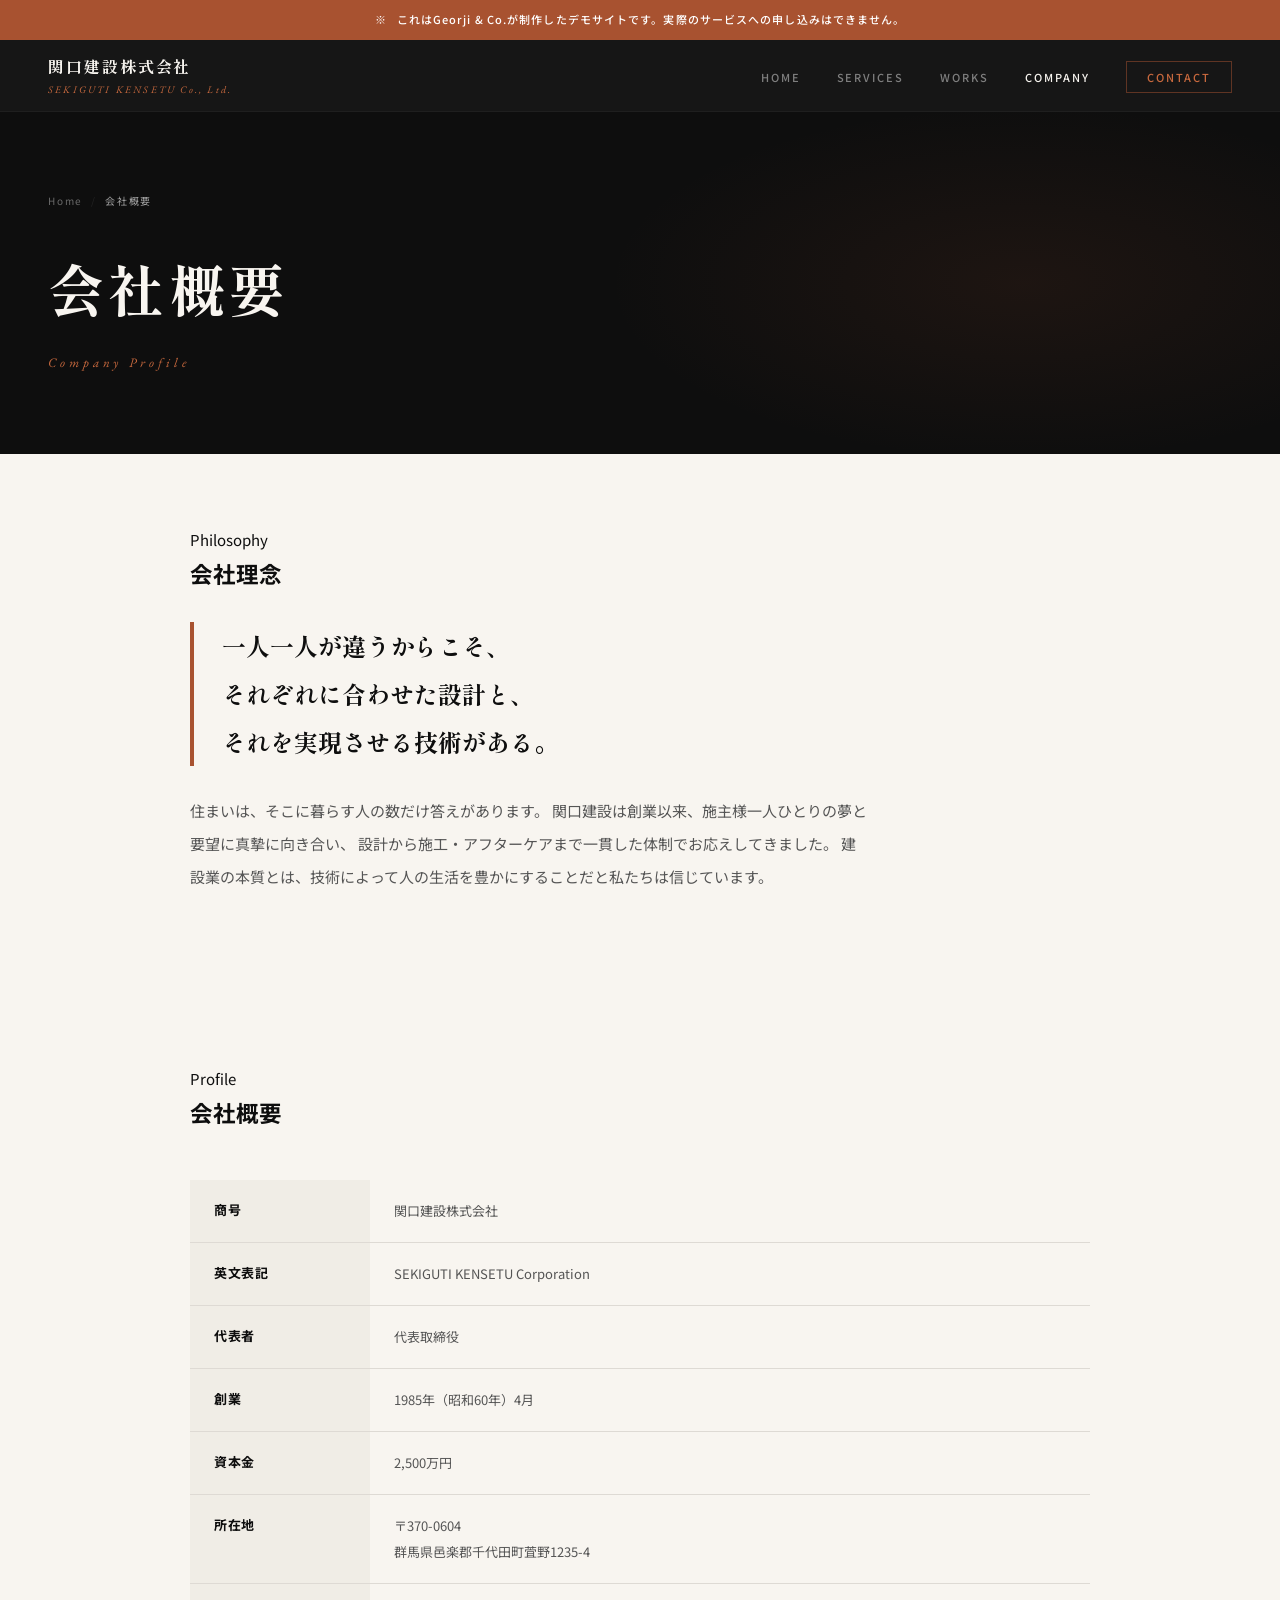
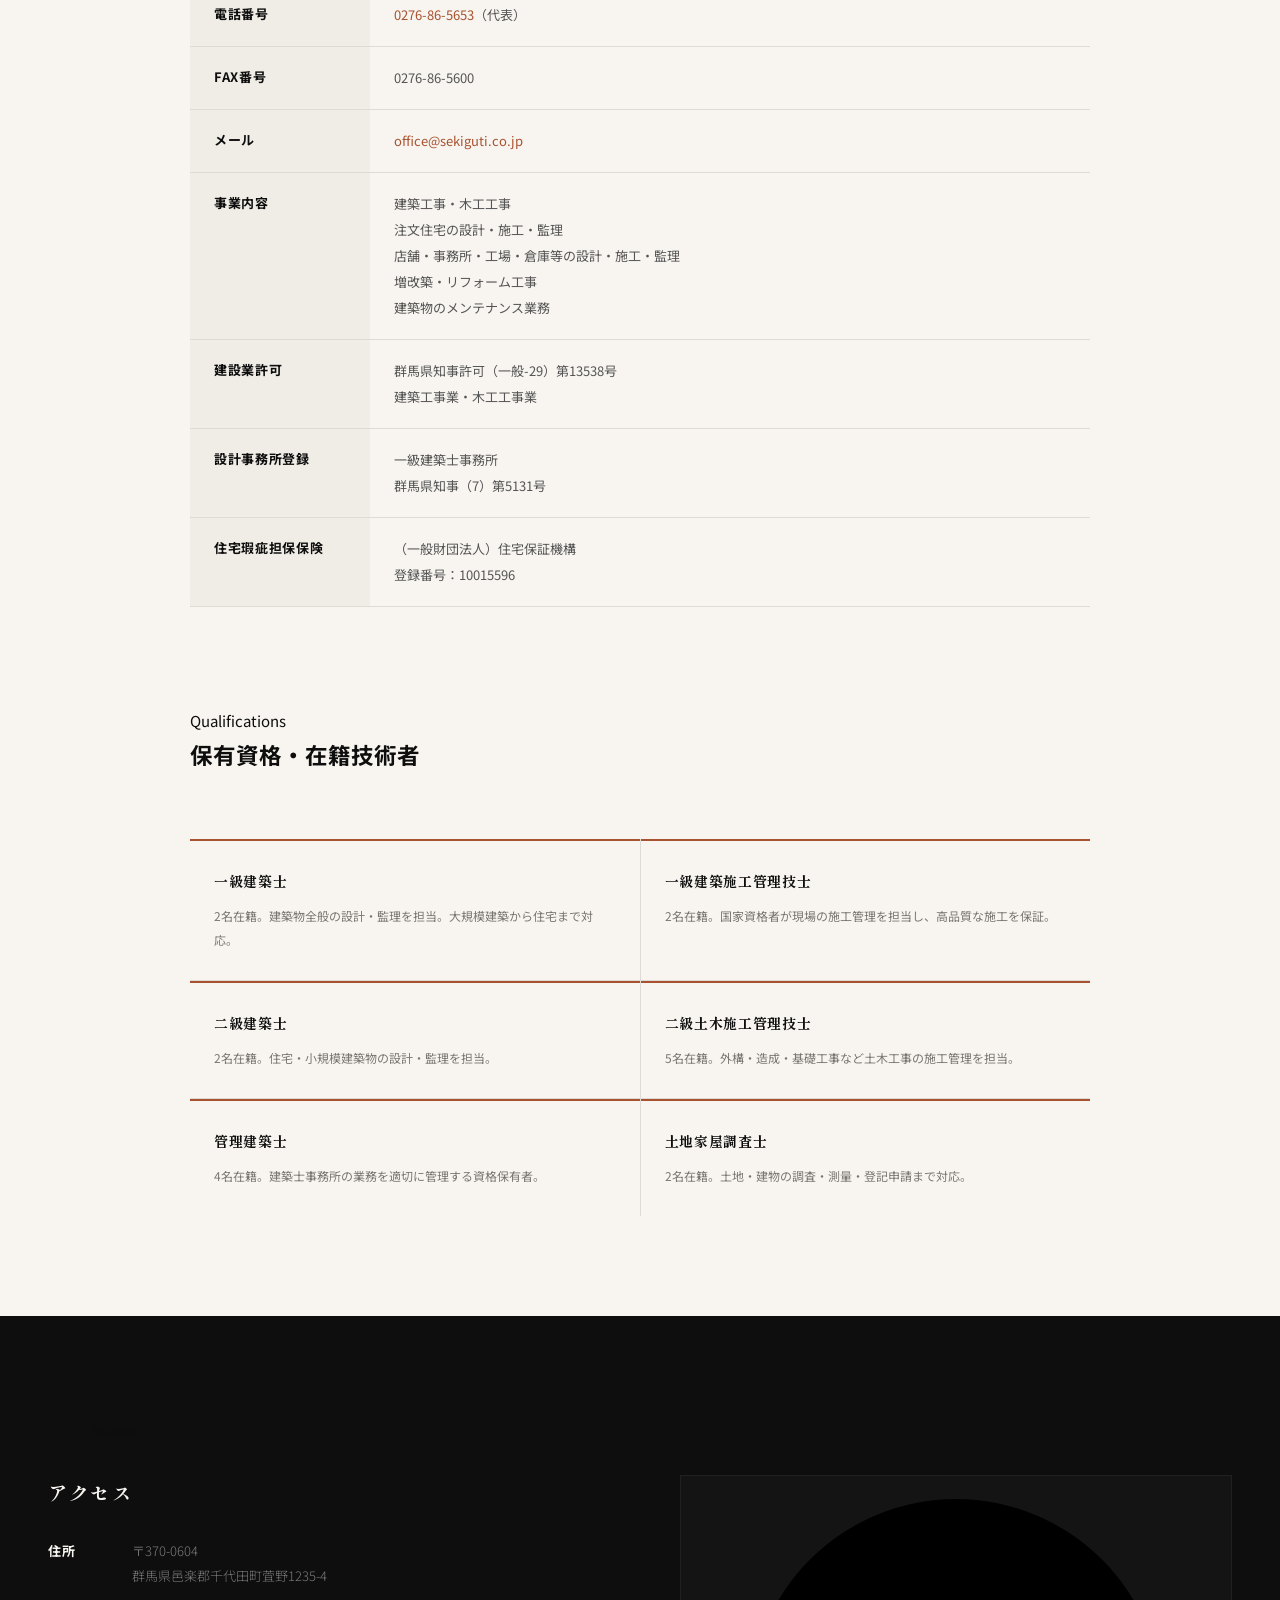
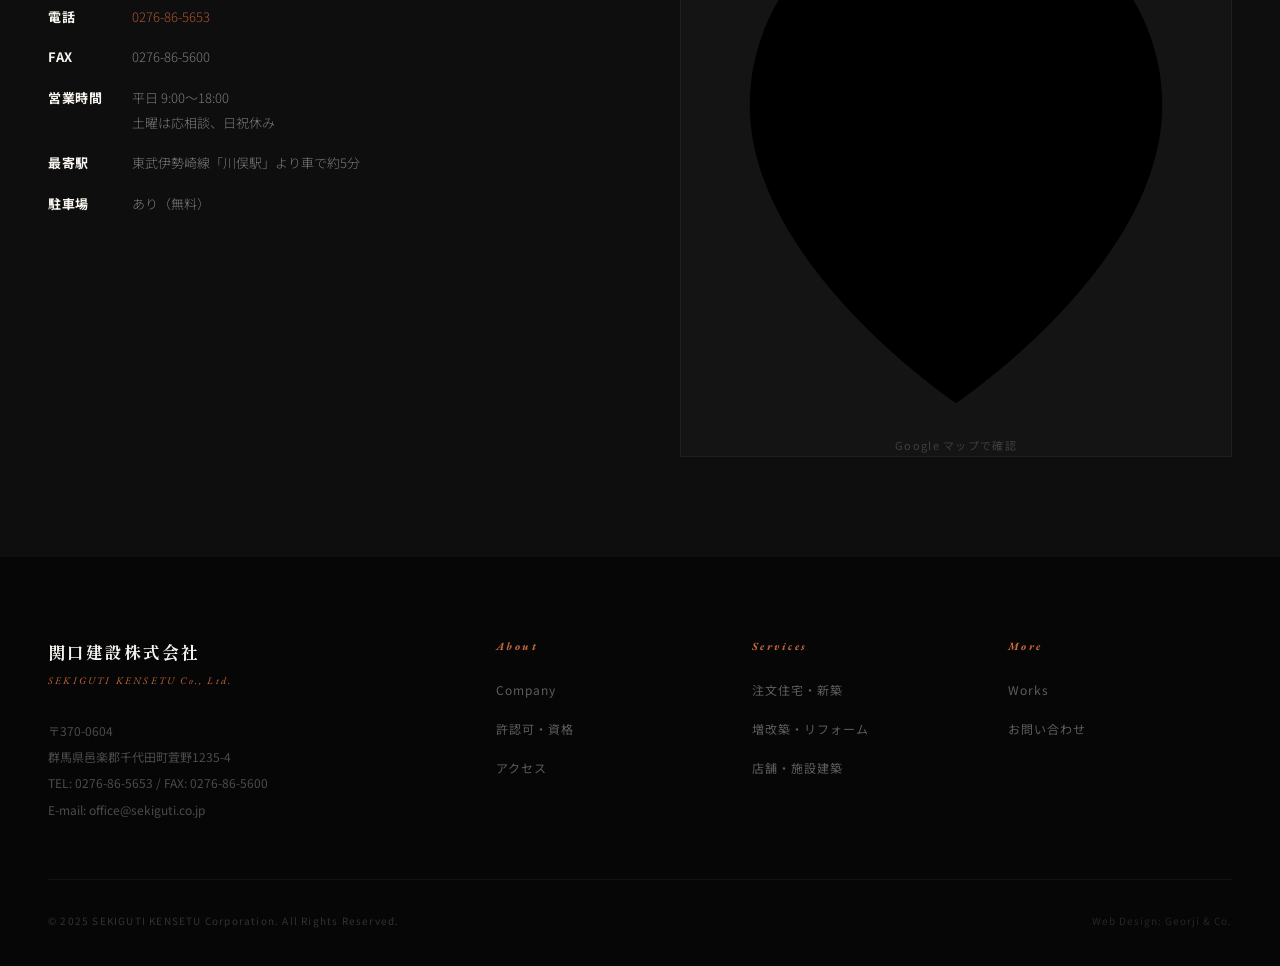
==== commit 11acb96a: "Add files via upload" ====
--- a/company.html
+++ b/company.html
@@ -21,11 +21,11 @@
   </a>
   <nav aria-label="メインナビゲーション">
     <ul class="site-nav">
-      <li><a href="index.html">ホーム</a></li>
-      <li><a href="service.html">事業内容</a></li>
-      <li><a href="works.html">施工実績</a></li>
-      <li><a href="company.html">会社概要</a></li>
-      <li><a href="contact.html" class="header-cta">お問い合わせ</a></li>
+      <li><a href="index.html">Home</a></li>
+      <li><a href="service.html">Services</a></li>
+      <li><a href="works.html">Works</a></li>
+      <li><a href="company.html">Company</a></li>
+      <li><a href="contact.html" class="header-cta">Contact</a></li>
     </ul>
   </nav>
   <button class="hamburger" aria-label="メニューを開く" aria-expanded="false">
@@ -35,10 +35,10 @@
 
 <nav class="sp-nav">
   <ul>
-    <li><a href="index.html">ホーム</a></li>
-    <li><a href="service.html">事業内容</a></li>
-    <li><a href="works.html">施工実績</a></li>
-    <li><a href="company.html">会社概要</a></li>
+    <li><a href="index.html">Home</a></li>
+    <li><a href="service.html">Services</a></li>
+    <li><a href="works.html">Works</a></li>
+    <li><a href="company.html">Company</a></li>
     <li><a href="contact.html">お問い合わせ</a></li>
   </ul>
 </nav>
@@ -48,7 +48,7 @@
   <div class="page-hero">
     <div class="page-hero-inner">
       <ol class="breadcrumb">
-        <li><a href="index.html">ホーム</a></li>
+        <li><a href="index.html">Home</a></li>
         <li>会社概要</li>
       </ol>
       <h1 class="page-hero-title">会社概要</h1>
@@ -234,7 +234,7 @@
         <div class="footer-nav-col">
           <h4>About</h4>
           <ul>
-            <li><a href="company.html">会社概要</a></li>
+            <li><a href="company.html">Company</a></li>
             <li><a href="company.html#license">許認可・資格</a></li>
             <li><a href="company.html#access">アクセス</a></li>
           </ul>
@@ -250,7 +250,7 @@
         <div class="footer-nav-col">
           <h4>More</h4>
           <ul>
-            <li><a href="works.html">施工実績</a></li>
+            <li><a href="works.html">Works</a></li>
             <li><a href="contact.html">お問い合わせ</a></li>
           </ul>
         </div>
--- a/style.css
+++ b/style.css
@@ -1,11 +1,12 @@
 /* ============================================
    関口建設 株式会社 — style.css
-   Design concept: "地に足のついた誠実さ"
-   Color: 鉄紺(#1c2b3a) × 砂岩(#e8ddd0) × 鉄錆(#b05c2a)
-   Font: Shippori Mincho (見出し) + Noto Sans JP (本文)
+   Design concept: "職人の静寂"
+   Editorial × Luxury Construction
+   Color: 墨(#0e0e0e) × 白練(#f5f2ec) × 鉄錆(#a85230)
+   Font: Shippori Mincho + EB Garamond + Noto Sans JP
 ============================================ */
 
-@import url('https://fonts.googleapis.com/css2?family=Shippori+Mincho:wght@400;500;600;700;800&family=Noto+Sans+JP:wght@300;400;500;700&display=swap');
+@import url('https://fonts.googleapis.com/css2?family=Shippori+Mincho:wght@400;500;600;700;800&family=Noto+Sans+JP:wght@300;400;500;700&family=EB+Garamond:ital,wght@0,400;0,500;1,400;1,500&display=swap');
 
 /* ── Reset & Base ─────────────────────────── */
 *, *::before, *::after {
@@ -15,49 +16,41 @@
   margin: 0;
   padding: 0;
 }
-
-p, li, dd, dt, th, td {
-  word-break: normal;
-}
+p, li, dd, dt, th, td, blockquote { word-break: normal; }
 
 :root {
-  --navy:      #1c2b3a;
-  --navy-deep: #111c27;
-  --sand:      #e8ddd0;
-  --sand-lt:   #f5f0ea;
-  --rust:      #b05c2a;
-  --rust-lt:   #d47840;
-  --white:     #fdfaf7;
-  --gray:      #6b7280;
-  --gray-lt:   #e2ddd7;
-
-  --ff-min:  'Shippori Mincho', serif;
-  --ff-sans: 'Noto Sans JP', sans-serif;
-
-  --header-h: 72px;
-  --demo-h:   40px;
-  --offset:   calc(var(--demo-h) + var(--header-h));
-
-  --transition: 0.3s ease;
-}
-
-html, body {
-  overflow-x: hidden;
-  scroll-behavior: smooth;
-}
-
+  --ink:       #0e0e0e;
+  --ink-mid:   #1a1a1a;
+  --cream:     #f0ede6;
+  --cream-lt:  #f8f5f0;
+  --rust:      #a85230;
+  --rust-lt:   #c8693e;
+  --gray:      #7a7672;
+  --gray-lt:   #dedad4;
+  --white:     #ffffff;
+
+  --ff-min:    'Shippori Mincho', serif;
+  --ff-gara:   'EB Garamond', serif;
+  --ff-sans:   'Noto Sans JP', sans-serif;
+
+  --header-h:  72px;
+  --demo-h:    40px;
+  --offset:    calc(var(--demo-h) + var(--header-h));
+  --ease-out:  cubic-bezier(0.22, 1, 0.36, 1);
+}
+
+html, body { overflow-x: hidden; scroll-behavior: smooth; }
 body {
   font-family: var(--ff-sans);
   font-size: 15px;
   line-height: 1.8;
-  color: var(--navy);
-  background: var(--white);
-}
-
+  color: var(--ink);
+  background: var(--cream-lt);
+}
 img { max-width: 100%; display: block; }
-a { color: inherit; text-decoration: none; }
-
-/* ── Demo Banner ───────────────────────────── */
+a   { color: inherit; text-decoration: none; }
+
+/* ── Demo Banner ─────────────────────────── */
 .demo-banner {
   position: fixed;
   top: 0; left: 0; right: 0;
@@ -65,33 +58,31 @@
   background: var(--rust);
   color: #fff;
   font-family: var(--ff-sans);
-  font-size: 12px;
+  font-size: 11px;
   font-weight: 500;
-  letter-spacing: 0.08em;
+  letter-spacing: 0.1em;
   display: flex;
   align-items: center;
   justify-content: center;
-  gap: 12px;
+  gap: 10px;
   z-index: 9999;
 }
-.demo-banner span { opacity: 0.75; }
-
-/* ── Header ───────────────────────────────── */
+
+/* ── Header ──────────────────────────────── */
 .site-header {
   position: fixed;
   top: var(--demo-h);
   left: 0; right: 0;
   height: var(--header-h);
-  background: rgba(28,43,58,0.97);
-  backdrop-filter: blur(8px);
+  background: rgba(10,10,10,0.95);
+  backdrop-filter: blur(16px);
   display: flex;
   align-items: center;
   justify-content: space-between;
-  padding: 0 40px;
+  padding: 0 48px;
   z-index: 100;
-  border-bottom: 1px solid rgba(255,255,255,0.06);
-}
-
+  border-bottom: 1px solid rgba(255,255,255,0.04);
+}
 .site-logo {
   display: flex;
   flex-direction: column;
@@ -101,50 +92,48 @@
 }
 .site-logo .logo-ja {
   font-family: var(--ff-min);
-  font-size: 17px;
-  font-weight: 700;
-  color: var(--white);
-  letter-spacing: 0.1em;
+  font-size: 16px;
+  font-weight: 700;
+  color: var(--cream-lt);
+  letter-spacing: 0.12em;
   white-space: nowrap;
 }
 .site-logo .logo-en {
+  font-family: var(--ff-gara);
+  font-style: italic;
   font-size: 10px;
+  letter-spacing: 0.22em;
+  color: var(--rust-lt);
+  white-space: nowrap;
+}
+.site-nav {
+  display: flex;
+  align-items: center;
+  gap: 36px;
+  list-style: none;
+}
+.site-nav a {
+  font-size: 11px;
+  font-weight: 500;
   letter-spacing: 0.18em;
-  color: var(--rust-lt);
   text-transform: uppercase;
+  color: rgba(255,255,255,0.45);
+  transition: color 0.3s;
   white-space: nowrap;
 }
-
-.site-nav {
-  display: flex;
-  align-items: center;
-  gap: 32px;
-  list-style: none;
-}
-.site-nav a {
-  font-size: 13px;
-  font-weight: 500;
-  letter-spacing: 0.08em;
-  color: rgba(255,255,255,0.75);
-  transition: color var(--transition);
-  white-space: nowrap;
-}
-.site-nav a:hover { color: var(--rust-lt); }
-.site-nav a.active { color: var(--rust-lt); }
-
+.site-nav a:hover, .site-nav a.active { color: var(--cream-lt); }
 .header-cta {
-  background: var(--rust);
+  border: 1px solid rgba(168,82,48,0.5) !important;
+  color: var(--rust-lt) !important;
+  padding: 7px 20px;
+  transition: all 0.3s !important;
+}
+.header-cta:hover {
+  background: var(--rust) !important;
   color: #fff !important;
-  padding: 8px 20px;
-  border-radius: 2px;
-  font-size: 13px !important;
-  font-weight: 700 !important;
-  transition: background var(--transition) !important;
-  overflow: visible;
-}
-.header-cta:hover { background: var(--rust-lt) !important; }
-
-/* Hamburger (SP) */
+  border-color: var(--rust) !important;
+}
+
 .hamburger {
   display: none;
   flex-direction: column;
@@ -156,44 +145,34 @@
 }
 .hamburger span {
   display: block;
-  width: 24px;
-  height: 2px;
-  background: #fff;
-  transition: all var(--transition);
-}
-
-/* ── SP Nav Drawer ──────────────────────────── */
+  width: 22px;
+  height: 1px;
+  background: rgba(255,255,255,0.6);
+  transition: all 0.3s;
+}
+
 .sp-nav {
   display: none;
   position: fixed;
   top: var(--offset);
   left: 0; right: 0;
-  background: var(--navy-deep);
-  padding: 24px 0;
+  background: var(--ink);
+  padding: 20px 0 28px;
   z-index: 99;
-  transform: translateY(-10px);
   opacity: 0;
-  transition: all var(--transition);
   pointer-events: none;
-}
-.sp-nav.open {
-  opacity: 1;
-  transform: translateY(0);
-  pointer-events: auto;
-}
-.sp-nav ul {
-  list-style: none;
-  display: flex;
-  flex-direction: column;
-}
+  transition: opacity 0.3s;
+}
+.sp-nav.open { opacity: 1; pointer-events: auto; }
+.sp-nav ul { list-style: none; }
 .sp-nav ul li a {
   display: block;
   padding: 14px 28px;
-  font-size: 15px;
-  font-weight: 500;
-  letter-spacing: 0.08em;
-  color: rgba(255,255,255,0.8);
-  border-bottom: 1px solid rgba(255,255,255,0.06);
+  font-size: 13px;
+  font-weight: 400;
+  letter-spacing: 0.14em;
+  color: rgba(255,255,255,0.6);
+  border-bottom: 1px solid rgba(255,255,255,0.04);
 }
 .sp-nav ul li:last-child a {
   background: var(--rust);
@@ -201,463 +180,608 @@
   text-align: center;
   margin: 16px 24px 0;
   border-bottom: none;
-  border-radius: 2px;
-}
-
-/* ── Page Content Offset ──────────────────── */
-.page-body {
-  padding-top: var(--offset);
-}
-
-/* ── Section Shared ───────────────────────── */
+}
+
+/* ── Page Offset ──────────────────────────── */
+.page-body { padding-top: var(--offset); }
 section { overflow: hidden; }
 
-.section-label {
-  display: inline-flex;
-  align-items: center;
-  gap: 10px;
-  font-size: 11px;
-  font-weight: 700;
-  letter-spacing: 0.25em;
-  text-transform: uppercase;
-  color: var(--rust);
-  margin-bottom: 16px;
-}
-.section-label::before {
-  content: '';
-  display: block;
-  width: 24px;
-  height: 2px;
-  background: var(--rust);
-}
-
-.section-title {
-  font-family: var(--ff-min);
-  font-size: clamp(26px, 4vw, 42px);
-  font-weight: 700;
-  line-height: 1.4;
-  color: var(--navy);
-}
-.section-title.white { color: var(--white); }
-
-.section-lead {
-  font-size: 15px;
-  line-height: 2;
-  color: var(--gray);
-  max-width: 560px;
-  margin-top: 16px;
-}
-.section-lead.white { color: rgba(255,255,255,0.7); }
-
-/* ── Hero ─────────────────────────────────── */
+/* ═══════════════════════════════════════════
+   HERO
+═══════════════════════════════════════════ */
 .hero {
   position: relative;
   min-height: calc(100svh - var(--offset));
-  display: flex;
-  align-items: center;
-  background: var(--navy-deep);
+  display: grid;
+  place-items: center;
+  background: var(--ink);
   overflow: hidden;
   contain: paint;
 }
-
 .hero-bg {
   position: absolute;
   inset: 0;
   background:
-    radial-gradient(ellipse 80% 60% at 70% 50%, rgba(176,92,42,0.12) 0%, transparent 70%),
-    linear-gradient(135deg, #111c27 0%, #1c2b3a 100%);
+    radial-gradient(ellipse 55% 65% at 72% 38%,
+      rgba(168,82,48,0.2) 0%, transparent 65%),
+    radial-gradient(ellipse 40% 60% at 8% 85%,
+      rgba(168,82,48,0.06) 0%, transparent 60%),
+    #0e0e0e;
 }
 .hero-bg::after {
   content: '';
   position: absolute;
   inset: 0;
-  background-image:
-    repeating-linear-gradient(
-      90deg,
-      rgba(255,255,255,0.015) 0px,
-      rgba(255,255,255,0.015) 1px,
-      transparent 1px,
-      transparent 80px
-    ),
-    repeating-linear-gradient(
-      0deg,
-      rgba(255,255,255,0.015) 0px,
-      rgba(255,255,255,0.015) 1px,
-      transparent 1px,
-      transparent 80px
-    );
-}
-
-.hero-content {
+  opacity: 0.025;
+  background-image: url("data:image/svg+xml,%3Csvg viewBox='0 0 256 256' xmlns='http://www.w3.org/2000/svg'%3E%3Cfilter id='n'%3E%3CfeTurbulence type='fractalNoise' baseFrequency='0.85' numOctaves='4' stitchTiles='stitch'/%3E%3C/filter%3E%3Crect width='100%25' height='100%25' filter='url(%23n)'/%3E%3C/svg%3E");
+  background-size: 220px 220px;
+  pointer-events: none;
+}
+
+.hero-inner {
   position: relative;
   z-index: 1;
-  padding: 80px 40px 80px 10%;
-  max-width: 680px;
+  width: 100%;
+  max-width: 1200px;
+  padding: 80px 48px 120px;
+  display: grid;
+  grid-template-columns: 1fr 360px;
+  gap: 80px;
+  align-items: end;
 }
 
 .hero-year {
-  font-size: 11px;
-  letter-spacing: 0.3em;
+  font-family: var(--ff-gara);
+  font-style: italic;
+  font-size: 12px;
+  letter-spacing: 0.25em;
   color: var(--rust-lt);
-  text-transform: uppercase;
-  margin-bottom: 28px;
-  font-weight: 500;
-}
-
+  margin-bottom: 36px;
+  display: block;
+}
 .hero-catch {
   font-family: var(--ff-min);
-  font-size: clamp(32px, 5.5vw, 64px);
+  font-size: clamp(40px, 5.5vw, 72px);
   font-weight: 800;
-  line-height: 1.3;
-  color: var(--white);
-  margin-bottom: 28px;
+  line-height: 1.25;
+  color: var(--cream-lt);
+  letter-spacing: 0.06em;
+  margin-bottom: 12px;
 }
 .hero-catch em {
   font-style: normal;
   color: var(--rust-lt);
 }
-
-.hero-sub {
-  font-size: 15px;
-  line-height: 2;
-  color: rgba(255,255,255,0.65);
-  margin-bottom: 44px;
-  max-width: 480px;
-}
-
-.hero-actions {
-  display: flex;
-  gap: 16px;
-  flex-wrap: wrap;
-}
+.hero-catch-sub {
+  font-family: var(--ff-gara);
+  font-style: italic;
+  font-size: clamp(14px, 1.8vw, 20px);
+  font-weight: 400;
+  letter-spacing: 0.22em;
+  color: rgba(255,255,255,0.28);
+  margin-bottom: 40px;
+  display: block;
+}
+.hero-desc {
+  font-size: 13px;
+  line-height: 2.3;
+  color: rgba(255,255,255,0.42);
+  max-width: 460px;
+  margin-bottom: 52px;
+  font-weight: 300;
+}
+.hero-actions { display: flex; gap: 20px; flex-wrap: wrap; }
 
 .btn-primary {
   display: inline-flex;
   align-items: center;
-  gap: 8px;
+  gap: 10px;
   background: var(--rust);
   color: #fff;
-  padding: 16px 36px;
-  font-size: 14px;
-  font-weight: 700;
-  letter-spacing: 0.08em;
-  border-radius: 2px;
-  transition: background var(--transition), transform var(--transition);
+  padding: 15px 36px;
+  font-size: 11px;
+  font-weight: 700;
+  letter-spacing: 0.18em;
+  text-transform: uppercase;
+  transition: background 0.3s, transform 0.3s var(--ease-out);
   overflow: visible;
 }
-.btn-primary svg { overflow: visible; }
-.btn-primary:hover { background: var(--rust-lt); transform: translateY(-1px); }
+.btn-primary:hover { background: var(--rust-lt); transform: translateY(-2px); }
 
 .btn-ghost {
   display: inline-flex;
   align-items: center;
-  gap: 8px;
-  border: 1px solid rgba(255,255,255,0.3);
-  color: rgba(255,255,255,0.8);
-  padding: 16px 28px;
-  font-size: 14px;
+  gap: 10px;
+  border: 1px solid rgba(255,255,255,0.18);
+  color: rgba(255,255,255,0.55);
+  padding: 15px 28px;
+  font-size: 11px;
+  font-weight: 400;
+  letter-spacing: 0.18em;
+  text-transform: uppercase;
+  transition: all 0.3s;
+}
+.btn-ghost:hover { border-color: rgba(255,255,255,0.6); color: #fff; }
+
+/* Hero aside — stat panel */
+.hero-aside { display: flex; flex-direction: column; align-self: stretch; justify-content: flex-end; }
+.hero-stat {
+  padding: 20px 28px;
+  border-top: 1px solid rgba(255,255,255,0.05);
+}
+.hero-stat:last-child { border-bottom: 1px solid rgba(255,255,255,0.05); }
+.hero-stat-num {
+  font-family: var(--ff-gara);
+  font-size: 38px;
+  font-weight: 400;
+  color: var(--cream-lt);
+  line-height: 1;
+  margin-bottom: 5px;
+}
+.hero-stat-num sup { font-size: 0.48em; }
+.hero-stat-label {
+  font-size: 10px;
   font-weight: 500;
-  letter-spacing: 0.08em;
-  border-radius: 2px;
-  transition: all var(--transition);
-}
-.btn-ghost:hover { border-color: rgba(255,255,255,0.7); color: #fff; }
+  letter-spacing: 0.22em;
+  color: rgba(255,255,255,0.3);
+  text-transform: uppercase;
+}
 
 .hero-scroll {
   position: absolute;
-  bottom: 36px;
-  left: 50%;
-  transform: translateX(-50%);
-  display: flex;
-  flex-direction: column;
-  align-items: center;
-  gap: 6px;
-  color: rgba(255,255,255,0.4);
-  font-size: 10px;
-  letter-spacing: 0.2em;
+  bottom: 44px;
+  left: 48px;
+  display: flex;
+  align-items: center;
+  gap: 14px;
+  color: rgba(255,255,255,0.22);
+  font-size: 9px;
+  letter-spacing: 0.28em;
   text-transform: uppercase;
   z-index: 1;
 }
 .hero-scroll::after {
   content: '';
-  width: 1px;
-  height: 40px;
-  background: linear-gradient(to bottom, rgba(255,255,255,0.4), transparent);
-  animation: scrollLine 2s ease-in-out infinite;
-}
-@keyframes scrollLine {
-  0%, 100% { opacity: 0.4; }
-  50% { opacity: 1; }
-}
-
-/* ── Stats Bar ────────────────────────────── */
-.stats-bar {
+  display: block;
+  width: 48px;
+  height: 1px;
+  background: currentColor;
+  animation: scrollBar 2.2s ease-in-out infinite;
+}
+@keyframes scrollBar {
+  0%, 100% { width: 24px; opacity: 0.3; }
+  50%       { width: 48px; opacity: 0.9; }
+}
+
+/* ═══════════════════════════════════════════
+   ORIGIN / PHILOSOPHY
+═══════════════════════════════════════════ */
+.origin {
+  background: var(--cream-lt);
+  padding: 140px 48px;
+  overflow: hidden;
+  contain: paint;
+}
+.origin-inner {
+  max-width: 1200px;
+  margin: 0 auto;
+  display: grid;
+  grid-template-columns: 160px 1fr;
+  gap: 80px;
+  align-items: start;
+}
+.origin-label {
+  writing-mode: vertical-rl;
+  text-orientation: mixed;
+  font-family: var(--ff-gara);
+  font-style: italic;
+  font-size: 11px;
+  letter-spacing: 0.32em;
+  color: var(--rust);
+  padding-top: 6px;
+  white-space: nowrap;
+}
+.origin-eyebrow {
+  font-family: var(--ff-gara);
+  font-style: italic;
+  font-size: 12px;
+  letter-spacing: 0.25em;
+  color: var(--rust);
+  margin-bottom: 28px;
+  display: block;
+}
+.origin-title {
+  font-family: var(--ff-min);
+  font-size: clamp(30px, 4vw, 54px);
+  font-weight: 800;
+  line-height: 1.35;
+  color: var(--ink);
+  letter-spacing: 0.06em;
+  margin-bottom: 8px;
+}
+.origin-title-en {
+  font-family: var(--ff-gara);
+  font-style: italic;
+  font-size: clamp(14px, 1.8vw, 20px);
+  font-weight: 400;
+  letter-spacing: 0.2em;
+  color: var(--gray);
+  margin-bottom: 52px;
+  display: block;
+}
+.origin-quote {
+  font-family: var(--ff-min);
+  font-size: clamp(16px, 2vw, 22px);
+  font-weight: 600;
+  line-height: 2.1;
+  color: var(--ink);
+  border-left: 2px solid var(--rust);
+  padding-left: 28px;
+  margin-bottom: 40px;
+}
+.origin-text {
+  font-size: 13px;
+  line-height: 2.5;
+  color: var(--gray);
+  max-width: 620px;
+  font-weight: 300;
+}
+.origin-text p + p { margin-top: 20px; }
+.origin-footer {
+  margin-top: 64px;
+  padding-top: 36px;
+  border-top: 1px solid var(--gray-lt);
+  display: flex;
+  gap: 56px;
+  flex-wrap: wrap;
+}
+.origin-pill-label {
+  font-size: 9px;
+  letter-spacing: 0.28em;
+  text-transform: uppercase;
+  color: var(--rust);
+  font-weight: 700;
+  margin-bottom: 6px;
+}
+.origin-pill-val {
+  font-family: var(--ff-min);
+  font-size: 15px;
+  font-weight: 700;
+  color: var(--ink);
+  letter-spacing: 0.05em;
+}
+
+/* ═══════════════════════════════════════════
+   SERVICES
+═══════════════════════════════════════════ */
+.services {
+  background: var(--ink);
+  padding: 140px 48px;
+  overflow: hidden;
+  contain: paint;
+}
+.services-inner { max-width: 1200px; margin: 0 auto; }
+.services-header {
+  display: grid;
+  grid-template-columns: 1fr auto;
+  align-items: end;
+  margin-bottom: 72px;
+  gap: 40px;
+}
+.services-eyebrow {
+  font-family: var(--ff-gara);
+  font-style: italic;
+  font-size: 12px;
+  letter-spacing: 0.25em;
+  color: var(--rust-lt);
+  margin-bottom: 20px;
+  display: block;
+}
+.services-title {
+  font-family: var(--ff-min);
+  font-size: clamp(26px, 3.5vw, 48px);
+  font-weight: 800;
+  color: var(--cream-lt);
+  line-height: 1.3;
+  letter-spacing: 0.06em;
+}
+.services-grid {
+  display: grid;
+  grid-template-columns: repeat(3, minmax(0, 1fr));
+  gap: 1px;
+  background: rgba(255,255,255,0.04);
+}
+.service-card {
+  background: var(--ink-mid);
+  padding: 48px 36px;
+  transition: background 0.4s;
+  min-width: 0;
+  position: relative;
+  overflow: hidden;
+}
+.service-card::before {
+  content: '';
+  position: absolute;
+  top: 0; left: 0;
+  width: 2px;
+  height: 0;
   background: var(--rust);
-  padding: 28px 40px;
-  overflow: hidden;
-}
-.stats-inner {
-  max-width: 1100px;
-  margin: 0 auto;
-  display: grid;
-  grid-template-columns: repeat(4, minmax(0, 1fr));
-  gap: 0;
-}
-.stat-item {
-  text-align: center;
-  padding: 8px 16px;
-  border-right: 1px solid rgba(255,255,255,0.25);
-  min-width: 0;
-}
-.stat-item:last-child { border-right: none; }
-.stat-num {
-  font-family: var(--ff-min);
-  font-size: clamp(26px, 3.5vw, 40px);
-  font-weight: 800;
-  color: #fff;
-  line-height: 1;
-}
-.stat-num sup {
-  font-size: 0.55em;
-  font-weight: 700;
-}
-.stat-label {
+  transition: height 0.5s var(--ease-out);
+}
+.service-card:hover { background: #181818; }
+.service-card:hover::before { height: 100%; }
+.service-index {
+  font-family: var(--ff-gara);
   font-size: 11px;
-  font-weight: 500;
-  letter-spacing: 0.12em;
-  color: rgba(255,255,255,0.75);
-  margin-top: 6px;
-}
-
-/* ── Philosophy ───────────────────────────── */
-.philosophy {
-  padding: 100px 40px;
-  background: var(--sand-lt);
-  overflow: hidden;
-  contain: paint;
-}
-.philosophy-inner {
-  max-width: 900px;
-  margin: 0 auto;
-  display: grid;
-  grid-template-columns: 1fr 1fr;
-  gap: 60px;
-  align-items: center;
-}
-.philosophy-quote {
-  font-family: var(--ff-min);
-  font-size: clamp(18px, 2.5vw, 26px);
-  font-weight: 700;
-  line-height: 2;
-  color: var(--navy);
-  border-left: 4px solid var(--rust);
-  padding-left: 28px;
-}
-.philosophy-body {
-  font-size: 14px;
-  line-height: 2.2;
-  color: #555;
-}
-.philosophy-body p + p { margin-top: 16px; }
-
-/* ── Services ─────────────────────────────── */
-.services {
-  padding: 100px 40px;
-  background: var(--white);
-  overflow: hidden;
-}
-.services-header {
-  max-width: 1100px;
-  margin: 0 auto 60px;
-}
-.services-grid {
-  max-width: 1100px;
-  margin: 0 auto;
-  display: grid;
-  grid-template-columns: repeat(3, minmax(0, 1fr));
-  gap: 2px;
-  background: var(--gray-lt);
-}
-.service-card {
-  background: var(--white);
-  padding: 44px 36px;
-  transition: background var(--transition);
-  min-width: 0;
-}
-.service-card:hover { background: var(--sand-lt); }
-.service-num {
-  font-size: 11px;
-  font-weight: 700;
-  letter-spacing: 0.2em;
-  color: var(--rust);
-  margin-bottom: 20px;
-  font-family: var(--ff-min);
-}
-.service-icon {
-  width: 56px;
-  height: 56px;
-  background: var(--navy);
-  border-radius: 4px;
+  letter-spacing: 0.28em;
+  color: var(--rust-lt);
+  margin-bottom: 32px;
+  display: block;
+}
+.service-icon-wrap {
+  width: 44px;
+  height: 44px;
+  border: 1px solid rgba(168,82,48,0.3);
   display: flex;
   align-items: center;
   justify-content: center;
-  margin-bottom: 24px;
-}
-.service-icon svg {
-  width: 28px;
-  height: 28px;
+  margin-bottom: 28px;
+}
+.service-icon-wrap svg {
+  width: 20px; height: 20px;
   stroke: var(--rust-lt);
   fill: none;
   stroke-width: 1.5;
 }
 .service-name {
   font-family: var(--ff-min);
-  font-size: 20px;
-  font-weight: 700;
-  color: var(--navy);
-  margin-bottom: 12px;
+  font-size: 18px;
+  font-weight: 700;
+  color: var(--cream-lt);
   line-height: 1.5;
+  margin-bottom: 16px;
+  letter-spacing: 0.05em;
 }
 .service-desc {
+  font-size: 12px;
+  line-height: 2.1;
+  color: rgba(255,255,255,0.38);
+  font-weight: 300;
+}
+
+/* ═══════════════════════════════════════════
+   WHY
+═══════════════════════════════════════════ */
+.why {
+  background: var(--cream);
+  padding: 140px 48px;
+  overflow: hidden;
+}
+.why-inner {
+  max-width: 1200px;
+  margin: 0 auto;
+  display: grid;
+  grid-template-columns: 1fr 1fr;
+  gap: 100px;
+  align-items: start;
+}
+.why-eyebrow {
+  font-family: var(--ff-gara);
+  font-style: italic;
+  font-size: 12px;
+  letter-spacing: 0.25em;
+  color: var(--rust);
+  margin-bottom: 20px;
+  display: block;
+}
+.why-title {
+  font-family: var(--ff-min);
+  font-size: clamp(26px, 3.5vw, 46px);
+  font-weight: 800;
+  color: var(--ink);
+  line-height: 1.35;
+  letter-spacing: 0.06em;
+  margin-bottom: 32px;
+}
+.why-lead {
   font-size: 13px;
+  line-height: 2.4;
+  color: var(--gray);
+  margin-bottom: 48px;
+  font-weight: 300;
+}
+.why-visual {
+  background: var(--ink);
+  aspect-ratio: 4/5;
+  position: relative;
+  overflow: hidden;
+  display: flex;
+  align-items: flex-end;
+}
+.why-visual::before {
+  content: '';
+  position: absolute;
+  inset: 0;
+  background: radial-gradient(ellipse at 30% 30%,
+    rgba(168,82,48,0.18), transparent 60%);
+}
+.why-visual-label {
+  padding: 24px 28px;
+  font-family: var(--ff-gara);
+  font-style: italic;
+  font-size: 11px;
+  letter-spacing: 0.2em;
+  color: rgba(255,255,255,0.2);
+  position: relative;
+  z-index: 1;
+}
+.why-points { display: flex; flex-direction: column; }
+.why-point {
+  display: grid;
+  grid-template-columns: 52px 1fr;
+  gap: 24px;
+  padding: 28px 0;
+  border-bottom: 1px solid var(--gray-lt);
+  min-width: 0;
+}
+.why-point:first-child { border-top: 1px solid var(--gray-lt); }
+.why-point-num {
+  font-family: var(--ff-gara);
+  font-size: 26px;
+  font-weight: 400;
+  color: var(--rust);
+  line-height: 1;
+  padding-top: 4px;
+}
+.why-point-body h3 {
+  font-family: var(--ff-min);
+  font-size: 15px;
+  font-weight: 700;
+  color: var(--ink);
+  margin-bottom: 8px;
+  letter-spacing: 0.05em;
+}
+.why-point-body p {
+  font-size: 12px;
   line-height: 2;
   color: var(--gray);
-}
-
-/* ── Why ──────────────────────────────────── */
-.why {
-  padding: 100px 40px;
-  background: var(--navy);
+  font-weight: 300;
+}
+
+/* ═══════════════════════════════════════════
+   WORKS
+═══════════════════════════════════════════ */
+.works {
+  background: var(--ink);
+  padding: 140px 48px;
   overflow: hidden;
   contain: paint;
 }
-.why-inner {
-  max-width: 1100px;
-  margin: 0 auto;
-  display: grid;
-  grid-template-columns: 400px 1fr;
-  gap: 80px;
-  align-items: start;
-}
-.why-points {
-  display: flex;
-  flex-direction: column;
-  gap: 32px;
-  margin-top: 48px;
-}
-.why-point {
-  display: flex;
-  gap: 20px;
-  align-items: flex-start;
-  min-width: 0;
-}
-.why-point-num {
-  font-family: var(--ff-min);
-  font-size: 32px;
-  font-weight: 800;
-  color: var(--rust-lt);
-  line-height: 1;
-  flex-shrink: 0;
-}
-.why-point-body h3 {
-  font-family: var(--ff-min);
-  font-size: 17px;
-  font-weight: 700;
-  color: var(--white);
-  margin-bottom: 8px;
-}
-.why-point-body p {
-  font-size: 13px;
-  line-height: 1.9;
-  color: rgba(255,255,255,0.6);
-}
-
-/* ── Works ────────────────────────────────── */
-.works {
-  padding: 100px 40px;
-  background: var(--sand-lt);
-  overflow: hidden;
-}
+.works-inner { max-width: 1200px; margin: 0 auto; }
 .works-header {
-  max-width: 1100px;
-  margin: 0 auto 52px;
   display: flex;
   justify-content: space-between;
   align-items: flex-end;
+  margin-bottom: 60px;
+  gap: 32px;
+}
+.works-eyebrow {
+  font-family: var(--ff-gara);
+  font-style: italic;
+  font-size: 12px;
+  letter-spacing: 0.25em;
+  color: var(--rust-lt);
+  margin-bottom: 16px;
+  display: block;
+}
+.works-title {
+  font-family: var(--ff-min);
+  font-size: clamp(24px, 3vw, 44px);
+  font-weight: 800;
+  color: var(--cream-lt);
+  line-height: 1.3;
+  letter-spacing: 0.06em;
 }
 .works-grid {
-  max-width: 1100px;
-  margin: 0 auto;
   display: grid;
   grid-template-columns: repeat(3, minmax(0, 1fr));
-  gap: 24px;
+  gap: 2px;
 }
 .work-card {
-  background: var(--white);
-  border-radius: 4px;
-  overflow: hidden;
-  transition: transform var(--transition), box-shadow var(--transition);
+  background: #141414;
+  overflow: hidden;
+  position: relative;
   min-width: 0;
-}
-.work-card:hover {
-  transform: translateY(-4px);
-  box-shadow: 0 16px 40px rgba(28,43,58,0.12);
+  cursor: pointer;
 }
 .work-thumb {
-  aspect-ratio: 4/3;
-  background: linear-gradient(135deg, var(--navy) 0%, var(--navy-deep) 100%);
-  position: relative;
-  overflow: hidden;
-}
-.work-thumb-label {
+  aspect-ratio: 3/4;
+  background: linear-gradient(160deg, #1c1c1c 0%, #0a0a0a 100%);
+  position: relative;
+  display: flex;
+  align-items: center;
+  justify-content: center;
+  overflow: hidden;
+}
+.work-thumb-ph {
+  display: flex;
+  flex-direction: column;
+  align-items: center;
+  gap: 10px;
+  color: rgba(255,255,255,0.08);
+  font-size: 10px;
+  letter-spacing: 0.18em;
+}
+.work-thumb-ph svg {
+  width: 32px; height: 32px;
+  stroke: rgba(255,255,255,0.06);
+  fill: none; stroke-width: 1;
+}
+.work-info {
   position: absolute;
-  inset: 0;
-  display: flex;
-  flex-direction: column;
-  align-items: center;
-  justify-content: center;
-  color: rgba(255,255,255,0.35);
+  bottom: 0; left: 0; right: 0;
+  padding: 24px 20px;
+  background: linear-gradient(to top, rgba(0,0,0,0.88) 0%, transparent 100%);
+  opacity: 0;
+  transform: translateY(6px);
+  transition: all 0.4s var(--ease-out);
+}
+.work-card:hover .work-info { opacity: 1; transform: translateY(0); }
+.work-cat {
+  font-size: 9px;
+  font-weight: 700;
+  letter-spacing: 0.25em;
+  text-transform: uppercase;
+  color: var(--rust-lt);
+  margin-bottom: 6px;
+}
+.work-title-text {
+  font-family: var(--ff-min);
+  font-size: 14px;
+  font-weight: 700;
+  color: #fff;
+  margin-bottom: 4px;
+}
+.work-place { font-size: 11px; color: rgba(255,255,255,0.45); }
+
+/* ═══════════════════════════════════════════
+   PROCESS
+═══════════════════════════════════════════ */
+.process {
+  background: var(--cream-lt);
+  padding: 140px 48px;
+  overflow: hidden;
+}
+.process-inner { max-width: 1200px; margin: 0 auto; }
+.process-header { margin-bottom: 80px; }
+.process-eyebrow {
+  font-family: var(--ff-gara);
+  font-style: italic;
   font-size: 12px;
-  letter-spacing: 0.1em;
-  gap: 8px;
-}
-.work-thumb-label svg {
-  width: 40px; height: 40px;
-  stroke: rgba(255,255,255,0.2);
-  fill: none;
-  stroke-width: 1;
-}
-.work-info { padding: 24px 20px; }
-.work-cat {
-  font-size: 10px;
-  font-weight: 700;
-  letter-spacing: 0.2em;
+  letter-spacing: 0.25em;
   color: var(--rust);
-  text-transform: uppercase;
-  margin-bottom: 8px;
-}
-.work-title {
-  font-family: var(--ff-min);
-  font-size: 16px;
-  font-weight: 700;
-  color: var(--navy);
-  margin-bottom: 6px;
-}
-.work-place {
-  font-size: 12px;
+  margin-bottom: 20px;
+  display: block;
+}
+.process-title {
+  font-family: var(--ff-min);
+  font-size: clamp(26px, 3.5vw, 48px);
+  font-weight: 800;
+  color: var(--ink);
+  line-height: 1.3;
+  letter-spacing: 0.06em;
+  margin-bottom: 16px;
+}
+.process-lead {
+  font-size: 13px;
+  line-height: 2.2;
   color: var(--gray);
-}
-
-/* ── Process ──────────────────────────────── */
-.process {
-  padding: 100px 40px;
-  background: var(--white);
-  overflow: hidden;
-}
-.process-header { max-width: 1100px; margin: 0 auto 64px; }
+  max-width: 480px;
+  font-weight: 300;
+}
+
+/* PC: 5col */
 .process-steps {
-  max-width: 1100px;
-  margin: 0 auto;
   display: grid;
   grid-template-columns: repeat(5, minmax(0, 1fr));
   gap: 0;
@@ -666,11 +790,12 @@
 .process-steps::before {
   content: '';
   position: absolute;
-  top: 40px;
-  left: 10%;
-  right: 10%;
-  height: 2px;
-  background: linear-gradient(to right, var(--rust) 0%, var(--rust-lt) 100%);
+  top: 27px;
+  left: calc(10% + 1px);
+  right: calc(10% + 1px);
+  height: 1px;
+  background: linear-gradient(to right,
+    var(--rust) 0%, rgba(168,82,48,0.2) 100%);
   z-index: 0;
 }
 .step-item {
@@ -678,128 +803,174 @@
   flex-direction: column;
   align-items: center;
   text-align: center;
-  padding: 0 12px;
+  padding: 0 10px;
   position: relative;
   z-index: 1;
   min-width: 0;
 }
-.step-circle {
-  width: 80px;
-  height: 80px;
+.step-badge {
+  width: 54px;
+  height: 54px;
   border-radius: 50%;
-  background: var(--navy);
+  background: var(--cream-lt);
+  border: 1px solid var(--rust);
   display: flex;
   align-items: center;
   justify-content: center;
+  margin-bottom: 28px;
+  flex-shrink: 0;
+  position: relative;
+  z-index: 1;
+}
+.step-badge span {
+  font-family: var(--ff-gara);
+  font-size: 20px;
+  font-weight: 400;
+  color: var(--rust);
+  line-height: 1;
+}
+.step-name {
+  font-family: var(--ff-min);
+  font-size: 13px;
+  font-weight: 700;
+  color: var(--ink);
+  margin-bottom: 12px;
+  line-height: 1.7;
+  letter-spacing: 0.05em;
+}
+.step-desc {
+  font-size: 11px;
+  line-height: 2;
+  color: var(--gray);
+  font-weight: 300;
+}
+.step-content { min-width: 0; }
+
+/* ═══════════════════════════════════════════
+   CTA
+═══════════════════════════════════════════ */
+.cta-section {
+  background: var(--ink);
+  padding: 140px 48px;
+  overflow: hidden;
+  contain: paint;
+  text-align: center;
+  position: relative;
+}
+.cta-section::before {
+  content: '';
+  position: absolute;
+  inset: 0;
+  background: radial-gradient(ellipse 60% 60% at 50% 50%,
+    rgba(168,82,48,0.1), transparent 70%);
+  pointer-events: none;
+}
+.cta-eyebrow {
+  font-family: var(--ff-gara);
+  font-style: italic;
+  font-size: 12px;
+  letter-spacing: 0.28em;
+  color: var(--rust-lt);
+  margin-bottom: 24px;
+  display: block;
+  position: relative;
+  z-index: 1;
+}
+.cta-title {
+  font-family: var(--ff-min);
+  font-size: clamp(28px, 4vw, 56px);
+  font-weight: 800;
+  color: var(--cream-lt);
+  line-height: 1.4;
+  letter-spacing: 0.06em;
   margin-bottom: 20px;
-  border: 4px solid var(--white);
-  box-shadow: 0 0 0 2px var(--rust);
-}
-.step-circle span {
-  font-family: var(--ff-min);
-  font-size: 22px;
-  font-weight: 800;
-  color: var(--rust-lt);
-}
-.step-name {
-  font-family: var(--ff-min);
-  font-size: 15px;
-  font-weight: 700;
-  color: var(--navy);
-  margin-bottom: 10px;
-}
-.step-desc {
-  font-size: 12px;
-  line-height: 1.9;
-  color: var(--gray);
-}
-
-/* ── CTA Banner ───────────────────────────── */
-.cta-section {
-  padding: 100px 40px;
-  background: linear-gradient(135deg, var(--navy-deep) 0%, var(--navy) 100%);
-  text-align: center;
-  overflow: hidden;
-  contain: paint;
-}
-.cta-section .section-title {
-  margin-bottom: 16px;
-}
-.cta-section .section-lead {
-  margin: 0 auto 44px;
-  text-align: center;
+  position: relative;
+  z-index: 1;
+}
+.cta-lead {
+  font-size: 13px;
+  line-height: 2.3;
+  color: rgba(255,255,255,0.38);
+  max-width: 440px;
+  margin: 0 auto 48px;
+  font-weight: 300;
+  position: relative;
+  z-index: 1;
 }
 .cta-tel {
-  font-family: var(--ff-min);
-  font-size: clamp(28px, 4vw, 44px);
-  font-weight: 800;
-  color: var(--white);
-  letter-spacing: 0.05em;
+  font-family: var(--ff-gara);
+  font-size: clamp(32px, 4.5vw, 60px);
+  font-weight: 400;
+  color: var(--cream-lt);
+  letter-spacing: 0.12em;
   margin-bottom: 8px;
+  position: relative;
+  z-index: 1;
 }
 .cta-tel a { color: inherit; }
 .cta-hours {
-  font-size: 13px;
-  color: rgba(255,255,255,0.5);
-  margin-bottom: 44px;
-}
-.cta-buttons {
-  display: flex;
-  gap: 16px;
-  justify-content: center;
-  flex-wrap: wrap;
-}
+  font-size: 10px;
+  letter-spacing: 0.2em;
+  color: rgba(255,255,255,0.28);
+  margin-bottom: 52px;
+  text-transform: uppercase;
+  position: relative;
+  z-index: 1;
+}
+.cta-buttons { display: flex; gap: 16px; justify-content: center; flex-wrap: wrap; position: relative; z-index: 1; }
 .btn-white {
   display: inline-flex;
   align-items: center;
-  gap: 8px;
-  background: var(--white);
-  color: var(--navy);
-  padding: 16px 36px;
-  font-size: 14px;
-  font-weight: 700;
-  letter-spacing: 0.08em;
-  border-radius: 2px;
-  transition: all var(--transition);
-}
-.btn-white:hover { background: var(--sand); }
-
-/* ── Footer ───────────────────────────────── */
+  gap: 10px;
+  background: var(--cream-lt);
+  color: var(--ink);
+  padding: 15px 36px;
+  font-size: 11px;
+  font-weight: 700;
+  letter-spacing: 0.18em;
+  text-transform: uppercase;
+  transition: all 0.3s;
+}
+.btn-white:hover { background: var(--cream); }
+
+/* ═══════════════════════════════════════════
+   FOOTER
+═══════════════════════════════════════════ */
 .site-footer {
-  background: var(--navy-deep);
-  padding: 64px 40px 32px;
-  overflow: hidden;
-}
-.footer-inner {
-  max-width: 1100px;
-  margin: 0 auto;
-}
+  background: #060606;
+  padding: 80px 48px 36px;
+  overflow: hidden;
+}
+.footer-inner { max-width: 1200px; margin: 0 auto; }
 .footer-top {
   display: grid;
   grid-template-columns: 1fr 2fr;
-  gap: 60px;
-  padding-bottom: 48px;
-  border-bottom: 1px solid rgba(255,255,255,0.08);
+  gap: 80px;
+  padding-bottom: 56px;
+  border-bottom: 1px solid rgba(255,255,255,0.05);
   margin-bottom: 32px;
 }
 .footer-brand .logo-ja {
   font-family: var(--ff-min);
-  font-size: 20px;
-  font-weight: 700;
-  color: var(--white);
-  letter-spacing: 0.1em;
-  margin-bottom: 6px;
+  font-size: 17px;
+  font-weight: 700;
+  color: var(--cream-lt);
+  letter-spacing: 0.12em;
+  margin-bottom: 4px;
 }
 .footer-brand .logo-en {
+  font-family: var(--ff-gara);
+  font-style: italic;
   font-size: 10px;
-  letter-spacing: 0.2em;
+  letter-spacing: 0.22em;
   color: var(--rust-lt);
-  margin-bottom: 20px;
+  margin-bottom: 28px;
 }
 .footer-address {
-  font-size: 13px;
-  line-height: 2;
-  color: rgba(255,255,255,0.5);
+  font-size: 12px;
+  line-height: 2.2;
+  color: rgba(255,255,255,0.28);
+  font-style: normal;
 }
 .footer-nav-grid {
   display: grid;
@@ -807,23 +978,22 @@
   gap: 32px;
 }
 .footer-nav-col h4 {
+  font-family: var(--ff-gara);
+  font-style: italic;
+  font-size: 11px;
+  letter-spacing: 0.22em;
+  color: var(--rust-lt);
+  margin-bottom: 18px;
+}
+.footer-nav-col ul { list-style: none; }
+.footer-nav-col ul li { margin-bottom: 12px; }
+.footer-nav-col ul li a {
   font-size: 12px;
-  font-weight: 700;
-  letter-spacing: 0.15em;
-  color: var(--rust-lt);
-  margin-bottom: 16px;
-  text-transform: uppercase;
-}
-.footer-nav-col ul { list-style: none; }
-.footer-nav-col ul li {
-  margin-bottom: 10px;
-}
-.footer-nav-col ul li a {
-  font-size: 13px;
-  color: rgba(255,255,255,0.5);
-  transition: color var(--transition);
-}
-.footer-nav-col ul li a:hover { color: var(--white); }
+  color: rgba(255,255,255,0.35);
+  letter-spacing: 0.08em;
+  transition: color 0.3s;
+}
+.footer-nav-col ul li a:hover { color: var(--cream-lt); }
 .footer-bottom {
   display: flex;
   justify-content: space-between;
@@ -831,21 +1001,15 @@
   flex-wrap: wrap;
   gap: 8px;
 }
-.footer-copy {
-  font-size: 11px;
-  color: rgba(255,255,255,0.3);
-  letter-spacing: 0.1em;
-}
-.footer-poweredby {
-  font-size: 10px;
-  color: rgba(255,255,255,0.2);
-  letter-spacing: 0.08em;
-}
-
-/* ── Page Hero (Inner Pages) ──────────────── */
+.footer-copy { font-size: 10px; color: rgba(255,255,255,0.18); letter-spacing: 0.12em; }
+.footer-poweredby { font-size: 10px; color: rgba(255,255,255,0.13); letter-spacing: 0.1em; }
+
+/* ═══════════════════════════════════════════
+   PAGE HERO (Inner)
+═══════════════════════════════════════════ */
 .page-hero {
-  background: var(--navy);
-  padding: 72px 40px;
+  background: var(--ink);
+  padding: 80px 48px;
   position: relative;
   overflow: hidden;
   contain: paint;
@@ -854,249 +1018,305 @@
   content: '';
   position: absolute;
   inset: 0;
-  background:
-    radial-gradient(ellipse 60% 100% at 80% 50%, rgba(176,92,42,0.1), transparent 70%);
-}
-.page-hero-inner {
-  max-width: 900px;
-  margin: 0 auto;
-  position: relative;
-  z-index: 1;
-}
+  background: radial-gradient(ellipse 50% 80% at 80% 50%,
+    rgba(168,82,48,0.1), transparent 65%);
+}
+.page-hero-inner { max-width: 1200px; margin: 0 auto; position: relative; z-index: 1; }
 .breadcrumb {
   display: flex;
   align-items: center;
-  gap: 6px;
+  gap: 8px;
   list-style: none;
-  margin-bottom: 24px;
+  margin-bottom: 28px;
   flex-wrap: wrap;
 }
 .breadcrumb li {
-  font-size: 12px;
-  color: rgba(255,255,255,0.4);
-  display: flex;
-  align-items: center;
-  gap: 6px;
-}
-.breadcrumb li::after {
-  content: '/';
-  opacity: 0.4;
-}
+  font-size: 10px;
+  letter-spacing: 0.18em;
+  color: rgba(255,255,255,0.28);
+  display: flex;
+  align-items: center;
+  gap: 8px;
+}
+.breadcrumb li::after { content: '/'; opacity: 0.3; }
 .breadcrumb li:last-child::after { display: none; }
-.breadcrumb a { color: rgba(255,255,255,0.5); }
+.breadcrumb a { color: rgba(255,255,255,0.38); }
 .breadcrumb a:hover { color: var(--rust-lt); }
-.breadcrumb li:last-child { color: rgba(255,255,255,0.7); }
+.breadcrumb li:last-child { color: rgba(255,255,255,0.6); }
 .page-hero-title {
   font-family: var(--ff-min);
-  font-size: clamp(28px, 4vw, 44px);
+  font-size: clamp(32px, 4.5vw, 56px);
   font-weight: 800;
-  color: var(--white);
+  color: var(--cream-lt);
+  letter-spacing: 0.08em;
   margin-bottom: 12px;
 }
 .page-hero-en {
+  font-family: var(--ff-gara);
+  font-style: italic;
+  font-size: 13px;
+  letter-spacing: 0.3em;
+  color: var(--rust-lt);
+}
+
+/* ═══════════════════════════════════════════
+   COMPANY PAGE
+═══════════════════════════════════════════ */
+.company-section {
+  padding: 100px 48px;
+  background: var(--cream-lt);
+  overflow: hidden;
+}
+.company-inner { max-width: 900px; margin: 0 auto; }
+.section-eyebrow {
+  font-family: var(--ff-gara);
+  font-style: italic;
   font-size: 12px;
   letter-spacing: 0.25em;
-  color: var(--rust-lt);
-  text-transform: uppercase;
-}
-
-/* ── Company Page ─────────────────────────── */
-.company-section {
-  padding: 80px 40px;
-  background: var(--white);
-  overflow: hidden;
-}
-.company-inner {
-  max-width: 900px;
-  margin: 0 auto;
-}
-.company-table-wrap {
-  overflow-x: auto;
-  margin-top: 40px;
-}
-.company-table {
-  width: 100%;
-  border-collapse: collapse;
-}
+  color: var(--rust);
+  margin-bottom: 16px;
+  display: block;
+}
+.section-title-sm {
+  font-family: var(--ff-min);
+  font-size: clamp(24px, 3vw, 36px);
+  font-weight: 800;
+  color: var(--ink);
+  letter-spacing: 0.06em;
+  line-height: 1.3;
+  margin-bottom: 8px;
+}
+.company-table-wrap { overflow-x: auto; margin-top: 48px; }
+.company-table { width: 100%; border-collapse: collapse; }
 .company-table th,
 .company-table td {
-  padding: 20px 24px;
-  font-size: 14px;
+  padding: 18px 24px;
+  font-size: 13px;
   border-bottom: 1px solid var(--gray-lt);
   vertical-align: top;
   text-align: left;
 }
 .company-table th {
-  width: 200px;
-  font-weight: 700;
-  color: var(--navy);
-  background: var(--sand-lt);
+  width: 180px;
+  font-weight: 700;
+  color: var(--ink);
+  background: var(--cream);
   white-space: nowrap;
-}
-.company-table td {
-  color: #444;
-  line-height: 2;
-}
-
+  letter-spacing: 0.05em;
+}
+.company-table td { color: #555; line-height: 2; }
 .license-grid {
   max-width: 900px;
   margin: 64px auto 0;
   display: grid;
   grid-template-columns: repeat(2, minmax(0, 1fr));
-  gap: 24px;
+  gap: 1px;
+  background: var(--gray-lt);
 }
 .license-card {
-  background: var(--sand-lt);
+  background: var(--cream-lt);
   padding: 28px 24px;
-  border-left: 4px solid var(--rust);
-  border-radius: 2px;
+  border-top: 2px solid var(--rust);
   min-width: 0;
 }
 .license-card h3 {
   font-family: var(--ff-min);
-  font-size: 15px;
-  font-weight: 700;
-  color: var(--navy);
+  font-size: 14px;
+  font-weight: 700;
+  color: var(--ink);
   margin-bottom: 10px;
-}
-.license-card p {
-  font-size: 13px;
-  line-height: 1.9;
+  letter-spacing: 0.05em;
+}
+.license-card p { font-size: 12px; line-height: 2; color: var(--gray); }
+
+/* ═══════════════════════════════════════════
+   ACCESS
+═══════════════════════════════════════════ */
+.access-section {
+  padding: 100px 48px;
+  background: var(--ink);
+  overflow: hidden;
+}
+.access-inner {
+  max-width: 1200px;
+  margin: 0 auto;
+  display: grid;
+  grid-template-columns: 1fr 1fr;
+  gap: 80px;
+  align-items: start;
+}
+.access-info h3 {
+  font-family: var(--ff-min);
+  font-size: 20px;
+  font-weight: 700;
+  color: var(--cream-lt);
+  margin-bottom: 28px;
+  letter-spacing: 0.06em;
+}
+.access-detail { display: flex; flex-direction: column; gap: 16px; }
+.access-row { display: flex; gap: 20px; font-size: 13px; min-width: 0; }
+.access-row dt {
+  font-weight: 700;
+  color: var(--cream-lt);
+  white-space: nowrap;
+  min-width: 64px;
+  letter-spacing: 0.05em;
+}
+.access-row dd { color: rgba(255,255,255,0.45); line-height: 1.9; font-weight: 300; }
+.access-map {
+  aspect-ratio: 4/3;
+  background: #141414;
+  display: flex;
+  align-items: center;
+  justify-content: center;
+  color: rgba(255,255,255,0.18);
+  font-size: 11px;
+  flex-direction: column;
+  gap: 10px;
+  letter-spacing: 0.12em;
+  border: 1px solid rgba(255,255,255,0.05);
+}
+
+/* ═══════════════════════════════════════════
+   WORKS PAGE
+═══════════════════════════════════════════ */
+.works-page {
+  padding: 100px 48px;
+  background: var(--cream-lt);
+  overflow: hidden;
+}
+.works-filter {
+  max-width: 1200px;
+  margin: 0 auto 48px;
+  display: flex;
+  gap: 8px;
+  flex-wrap: wrap;
+}
+.filter-btn {
+  border: 1px solid var(--gray-lt);
+  background: transparent;
   color: var(--gray);
-}
-
-/* ── Works Page ───────────────────────────── */
-.works-page {
-  padding: 80px 40px;
-  background: var(--sand-lt);
-  overflow: hidden;
-}
-.works-filter {
-  max-width: 1100px;
-  margin: 0 auto 48px;
-  display: flex;
-  gap: 12px;
-  flex-wrap: wrap;
-}
-.filter-btn {
-  border: none;
-  background: var(--white);
-  color: var(--navy);
-  padding: 10px 20px;
-  font-size: 13px;
+  padding: 8px 20px;
+  font-size: 10px;
   font-family: var(--ff-sans);
   font-weight: 500;
-  letter-spacing: 0.05em;
-  border-radius: 2px;
+  letter-spacing: 0.15em;
+  text-transform: uppercase;
   cursor: pointer;
-  transition: all var(--transition);
+  transition: all 0.3s;
 }
 .filter-btn.active,
 .filter-btn:hover {
   background: var(--rust);
+  border-color: var(--rust);
   color: #fff;
 }
 .works-page-grid {
-  max-width: 1100px;
+  max-width: 1200px;
   margin: 0 auto;
   display: grid;
   grid-template-columns: repeat(3, minmax(0, 1fr));
-  gap: 24px;
-}
-
-/* ── Contact Page ─────────────────────────── */
+  gap: 1px;
+  background: var(--gray-lt);
+}
+.works-page-grid .work-card { background: var(--cream-lt); }
+.works-page-grid .work-thumb { background: var(--ink-mid); }
+.works-page-grid .work-info {
+  position: static;
+  opacity: 1;
+  transform: none;
+  padding: 18px 16px;
+  background: none;
+}
+.works-page-grid .work-title-text { color: var(--ink); }
+.works-page-grid .work-place { color: var(--gray); }
+
+/* ═══════════════════════════════════════════
+   CONTACT
+═══════════════════════════════════════════ */
 .contact-section {
-  padding: 80px 40px;
-  background: var(--white);
-  overflow: hidden;
-}
-.contact-inner {
-  max-width: 800px;
-  margin: 0 auto;
-}
+  padding: 100px 48px;
+  background: var(--cream-lt);
+  overflow: hidden;
+}
+.contact-inner { max-width: 800px; margin: 0 auto; }
 .contact-methods {
   display: grid;
   grid-template-columns: repeat(2, minmax(0, 1fr));
-  gap: 24px;
-  margin-bottom: 60px;
+  gap: 1px;
+  margin-bottom: 64px;
+  background: var(--gray-lt);
 }
 .contact-method {
-  background: var(--sand-lt);
-  padding: 32px 24px;
-  border-radius: 4px;
+  background: var(--cream-lt);
+  padding: 36px 28px;
   min-width: 0;
+  border-top: 2px solid var(--rust);
 }
 .contact-method h3 {
   font-family: var(--ff-min);
-  font-size: 18px;
-  font-weight: 700;
-  color: var(--navy);
-  margin-bottom: 8px;
+  font-size: 15px;
+  font-weight: 700;
+  color: var(--ink);
+  margin-bottom: 12px;
+  letter-spacing: 0.05em;
 }
 .contact-method .tel-num {
-  font-family: var(--ff-min);
+  font-family: var(--ff-gara);
   font-size: 28px;
-  font-weight: 800;
+  font-weight: 400;
   color: var(--rust);
-  letter-spacing: 0.05em;
+  letter-spacing: 0.1em;
   line-height: 1.2;
-  margin-bottom: 4px;
-}
-.contact-method p {
-  font-size: 12px;
-  color: var(--gray);
-}
+  margin-bottom: 6px;
+}
+.contact-method p { font-size: 12px; color: var(--gray); line-height: 1.9; }
 .contact-form-title {
   font-family: var(--ff-min);
-  font-size: 22px;
-  font-weight: 700;
-  color: var(--navy);
-  margin-bottom: 32px;
-  padding-bottom: 16px;
-  border-bottom: 2px solid var(--sand);
-}
-.form-group {
-  margin-bottom: 24px;
-}
+  font-size: 20px;
+  font-weight: 700;
+  color: var(--ink);
+  letter-spacing: 0.06em;
+  margin-bottom: 36px;
+  padding-bottom: 20px;
+  border-bottom: 1px solid var(--gray-lt);
+}
+.form-group { margin-bottom: 24px; }
 .form-group label {
   display: flex;
   align-items: center;
   gap: 8px;
-  font-size: 13px;
-  font-weight: 700;
-  color: var(--navy);
-  margin-bottom: 8px;
+  font-size: 11px;
+  font-weight: 700;
+  color: var(--ink);
+  letter-spacing: 0.1em;
+  margin-bottom: 10px;
 }
 .form-required {
   background: var(--rust);
   color: #fff;
-  font-size: 10px;
+  font-size: 9px;
   font-weight: 700;
   padding: 2px 6px;
-  border-radius: 2px;
   letter-spacing: 0.05em;
 }
 .form-optional {
   background: var(--gray-lt);
   color: var(--gray);
-  font-size: 10px;
-  font-weight: 700;
+  font-size: 9px;
   padding: 2px 6px;
-  border-radius: 2px;
-  letter-spacing: 0.05em;
 }
 .form-group input,
 .form-group select,
 .form-group textarea {
   width: 100%;
-  background: var(--sand-lt);
+  background: var(--cream);
   border: 1px solid var(--gray-lt);
-  border-radius: 2px;
   padding: 12px 16px;
   font-size: 14px;
   font-family: var(--ff-sans);
-  color: var(--navy);
-  transition: border-color var(--transition), background var(--transition);
+  color: var(--ink);
+  transition: border-color 0.3s;
   appearance: none;
   max-width: 100%;
 }
@@ -1107,103 +1327,40 @@
   border-color: var(--rust);
   background: #fff;
 }
-.form-group textarea {
-  min-height: 160px;
-  resize: vertical;
-  max-width: 100%;
-}
-.form-submit {
-  text-align: center;
-  margin-top: 40px;
-}
+.form-group textarea { min-height: 160px; resize: vertical; }
+.form-submit { text-align: center; margin-top: 40px; }
 .btn-submit {
   background: var(--rust);
   color: #fff;
-  padding: 18px 64px;
-  font-size: 15px;
+  padding: 16px 64px;
+  font-size: 11px;
   font-family: var(--ff-sans);
   font-weight: 700;
-  letter-spacing: 0.1em;
+  letter-spacing: 0.18em;
+  text-transform: uppercase;
   border: none;
-  border-radius: 2px;
   cursor: pointer;
-  transition: background var(--transition);
+  transition: background 0.3s;
 }
 .btn-submit:hover { background: var(--rust-lt); }
 
-/* ── Access Section ───────────────────────── */
-.access-section {
-  padding: 80px 40px;
-  background: var(--sand-lt);
-  overflow: hidden;
-}
-.access-inner {
-  max-width: 1100px;
-  margin: 0 auto;
-  display: grid;
-  grid-template-columns: 1fr 1fr;
-  gap: 60px;
-  align-items: start;
-}
-.access-info h3 {
-  font-family: var(--ff-min);
-  font-size: 18px;
-  font-weight: 700;
-  color: var(--navy);
-  margin-bottom: 20px;
-}
-.access-detail {
-  display: flex;
-  flex-direction: column;
-  gap: 14px;
-}
-.access-row {
-  display: flex;
-  gap: 16px;
-  font-size: 13px;
-  min-width: 0;
-}
-.access-row dt {
-  font-weight: 700;
-  color: var(--navy);
-  white-space: nowrap;
-  min-width: 64px;
-}
-.access-row dd { color: #555; line-height: 1.8; }
-.access-map {
-  border-radius: 4px;
-  overflow: hidden;
-  aspect-ratio: 4/3;
-  background: var(--gray-lt);
-  display: flex;
-  align-items: center;
-  justify-content: center;
-  color: var(--gray);
-  font-size: 13px;
-  flex-direction: column;
-  gap: 8px;
-}
-.access-map svg {
-  width: 40px; height: 40px;
-  stroke: var(--gray-lt);
-  fill: none;
-}
-
-/* ── Sticky CTA (SP) ──────────────────────── */
+/* ═══════════════════════════════════════════
+   STICKY CTA (SP)
+═══════════════════════════════════════════ */
 .sticky-cta {
   display: none;
   position: fixed;
   bottom: 0;
   left: 0; right: 0;
-  background: var(--navy-deep);
+  background: var(--ink);
   padding: 12px 16px;
   z-index: 98;
-  border-top: 2px solid var(--rust);
+  border-top: 1px solid var(--rust);
 }
 .sticky-cta-inner {
   display: grid;
   grid-template-columns: 1fr 1fr;
-  gap: 10px;
+  gap: 8px;
 }
 .sticky-tel, .sticky-mail {
   display: flex;
@@ -1211,142 +1368,112 @@
   justify-content: center;
   gap: 6px;
   padding: 12px 8px;
-  border-radius: 2px;
-  font-size: 13px;
-  font-weight: 700;
-  letter-spacing: 0.05em;
+  font-size: 11px;
+  font-weight: 700;
+  letter-spacing: 0.12em;
+  text-transform: uppercase;
   overflow: visible;
 }
-.sticky-tel {
-  background: var(--rust);
-  color: #fff;
-}
-.sticky-mail {
-  background: transparent;
-  border: 1px solid rgba(255,255,255,0.3);
-  color: rgba(255,255,255,0.8);
-}
+.sticky-tel { background: var(--rust); color: #fff; }
+.sticky-mail { background: transparent; border: 1px solid rgba(255,255,255,0.18); color: rgba(255,255,255,0.65); }
 .sticky-tel svg, .sticky-mail svg {
-  width: 16px; height: 16px;
-  stroke: currentColor;
-  fill: none;
-  overflow: visible;
-}
-
-/* ── Animations ───────────────────────────── */
+  width: 14px; height: 14px;
+  stroke: currentColor; fill: none; overflow: visible;
+}
+
+/* ═══════════════════════════════════════════
+   ANIMATIONS
+═══════════════════════════════════════════ */
 .fade-in {
   opacity: 0;
-  transform: translateY(20px);
-  transition: opacity 0.6s ease, transform 0.6s ease;
-}
-.fade-in.visible {
-  opacity: 1;
-  transform: translateY(0);
-}
-
-/* ── Responsive ───────────────────────────── */
+  transform: translateY(24px);
+  transition: opacity 0.85s var(--ease-out), transform 0.85s var(--ease-out);
+}
+.fade-in.visible { opacity: 1; transform: translateY(0); }
+
+/* ═══════════════════════════════════════════
+   RESPONSIVE
+═══════════════════════════════════════════ */
 @media (max-width: 1024px) {
-  .why-inner {
-    grid-template-columns: 1fr;
-    gap: 48px;
-  }
-  .process-steps {
-    grid-template-columns: repeat(3, minmax(0, 1fr));
-    gap: 32px;
-  }
-  .process-steps::before { display: none; }
+  .hero-inner { grid-template-columns: 1fr; gap: 56px; }
+  .hero-aside { flex-direction: row; flex-wrap: wrap; }
+  .hero-stat { flex: 1 1 140px; border-top: 1px solid rgba(255,255,255,0.05); border-right: 1px solid rgba(255,255,255,0.05); }
+  .hero-stat:last-child { border-right: none; }
+  .origin-inner { grid-template-columns: 1fr; gap: 40px; }
+  .origin-label { writing-mode: horizontal-tb; }
+  .why-inner { grid-template-columns: 1fr; gap: 60px; }
+  .why-visual { aspect-ratio: 16/7; }
 }
 
 @media (max-width: 768px) {
-  :root {
-    --header-h: 60px;
-    --demo-h:   36px;
-  }
+  :root { --header-h: 60px; --demo-h: 36px; }
 
   .site-header { padding: 0 20px; }
   .site-nav { display: none; }
   .hamburger { display: flex; }
   .sp-nav { display: block; }
 
-  .hero-content {
-    padding: 60px 24px;
-    max-width: 100%;
+  .hero-inner { padding: 56px 20px 80px; }
+  .hero-scroll { display: none; }
+  .hero-aside { flex-direction: row; flex-wrap: wrap; }
+  .hero-stat { flex: 1 1 140px; }
+
+  .origin, .services, .why, .works,
+  .process, .cta-section, .company-section,
+  .access-section, .works-page, .contact-section {
+    padding-left: 20px;
+    padding-right: 20px;
+    padding-top: 80px;
+    padding-bottom: 80px;
   }
-
-  .stats-inner {
-    grid-template-columns: repeat(2, minmax(0, 1fr));
-    gap: 16px 0;
-  }
-  .stat-item:nth-child(2) { border-right: none; }
-  .stat-item:nth-child(3) { border-right: 1px solid rgba(255,255,255,0.25); }
-
-  .philosophy-inner {
-    grid-template-columns: 1fr;
-    gap: 36px;
-  }
-  .services-grid {
-    grid-template-columns: 1fr;
-  }
-  .why-inner {
-    grid-template-columns: 1fr;
-  }
-  .works-grid,
-  .works-page-grid {
-    grid-template-columns: 1fr;
-  }
-  .works-header {
-    flex-direction: column;
-    align-items: flex-start;
-    gap: 20px;
-  }
+  .site-footer { padding-left: 20px; padding-right: 20px; }
+  .page-hero { padding: 60px 20px; }
+
+  .services-grid { grid-template-columns: 1fr; }
+  .services-header { grid-template-columns: 1fr; gap: 24px; }
+
+  .why-inner { gap: 40px; }
+  .why-visual { aspect-ratio: 16/9; }
+
+  .works-grid, .works-page-grid { grid-template-columns: 1fr; }
+  .works-header { flex-direction: column; align-items: flex-start; gap: 24px; }
+
+  /* Process SP縦タイムライン */
   .process-steps {
     grid-template-columns: 1fr;
-    gap: 28px;
+    padding-left: 20px;
+    position: relative;
+  }
+  .process-steps::before {
+    top: 0; bottom: 0;
+    left: 26px; right: auto;
+    width: 1px; height: auto;
+    background: linear-gradient(to bottom,
+      var(--rust) 0%, rgba(168,82,48,0.08) 100%);
   }
   .step-item {
     flex-direction: row;
     text-align: left;
-    gap: 20px;
     align-items: flex-start;
+    gap: 24px;
+    padding: 0 0 40px 0;
   }
-  .step-circle { flex-shrink: 0; width: 56px; height: 56px; margin-bottom: 0; }
-  .step-circle span { font-size: 18px; }
-
-  .footer-top {
-    grid-template-columns: 1fr;
-    gap: 40px;
-  }
-  .footer-nav-grid {
-    grid-template-columns: repeat(2, minmax(0, 1fr));
-  }
-  .footer-bottom {
-    flex-direction: column;
-    text-align: center;
-  }
-
-  .access-inner { grid-template-columns: 1fr; }
+  .step-item:last-child { padding-bottom: 0; }
+  .step-badge { flex-shrink: 0; margin-bottom: 0; }
+  .step-content { padding-top: 12px; min-width: 0; }
+  .step-name { font-size: 15px; margin-bottom: 8px; }
+  .step-desc { font-size: 12px; }
+
+  .footer-top { grid-template-columns: 1fr; gap: 40px; }
+  .footer-nav-grid { grid-template-columns: repeat(2, minmax(0, 1fr)); }
+  .footer-bottom { flex-direction: column; text-align: center; }
+
+  .access-section { background: var(--ink); }
+  .access-inner { grid-template-columns: 1fr; gap: 40px; }
   .contact-methods { grid-template-columns: 1fr; }
   .license-grid { grid-template-columns: 1fr; }
-
-  .company-table th { width: 120px; }
+  .company-table th { width: 110px; }
 
   .sticky-cta { display: block; }
-
-  .philosophy, .services, .why, .works,
-  .process, .cta-section, .company-section,
-  .works-page, .contact-section, .access-section {
-    padding-left: 20px;
-    padding-right: 20px;
-  }
-  .services-header, .works-header, .process-header {
-    padding-left: 0;
-    padding-right: 0;
-  }
-  .stats-bar { padding: 20px 20px; }
-  .page-hero { padding: 56px 20px; }
-
   .cta-buttons { flex-direction: column; align-items: center; }
-  .btn-primary, .btn-ghost, .btn-white { justify-content: center; }
-
-  .hero-scroll { display: none; }
-}
+}
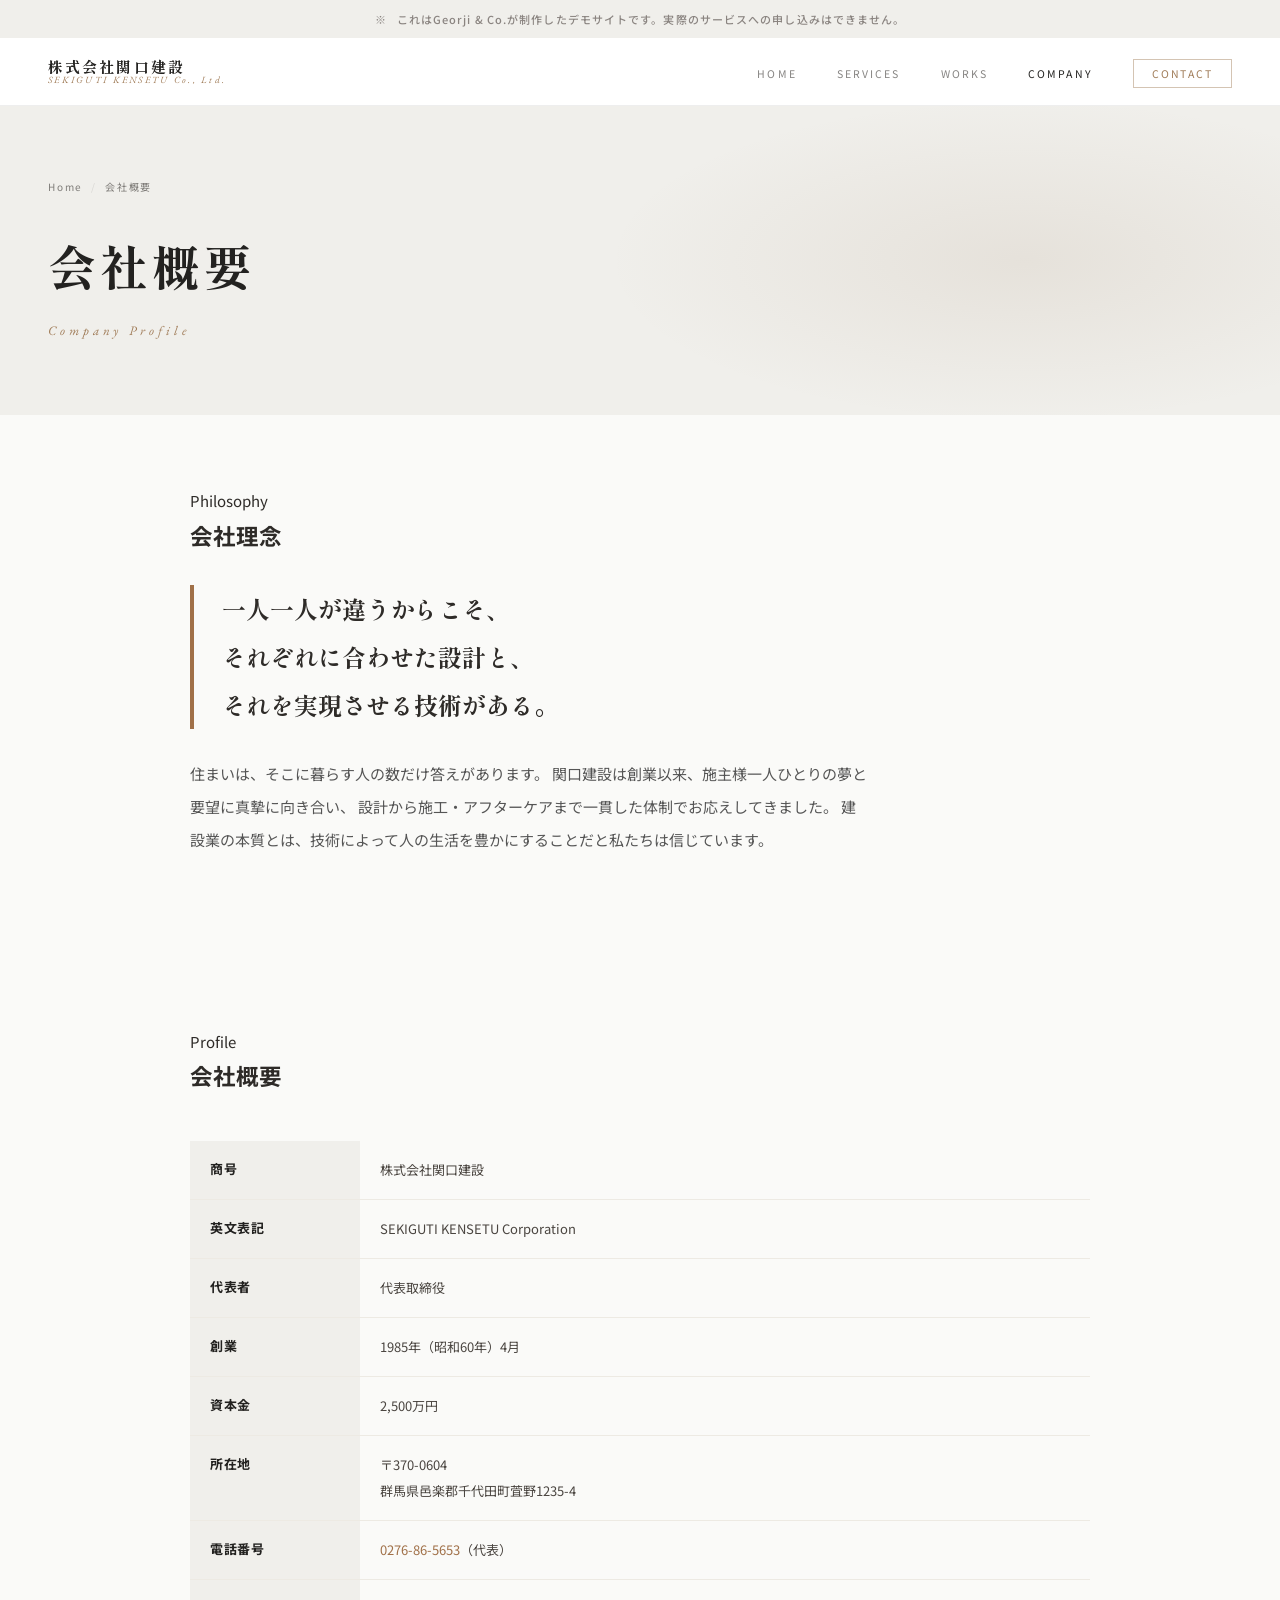
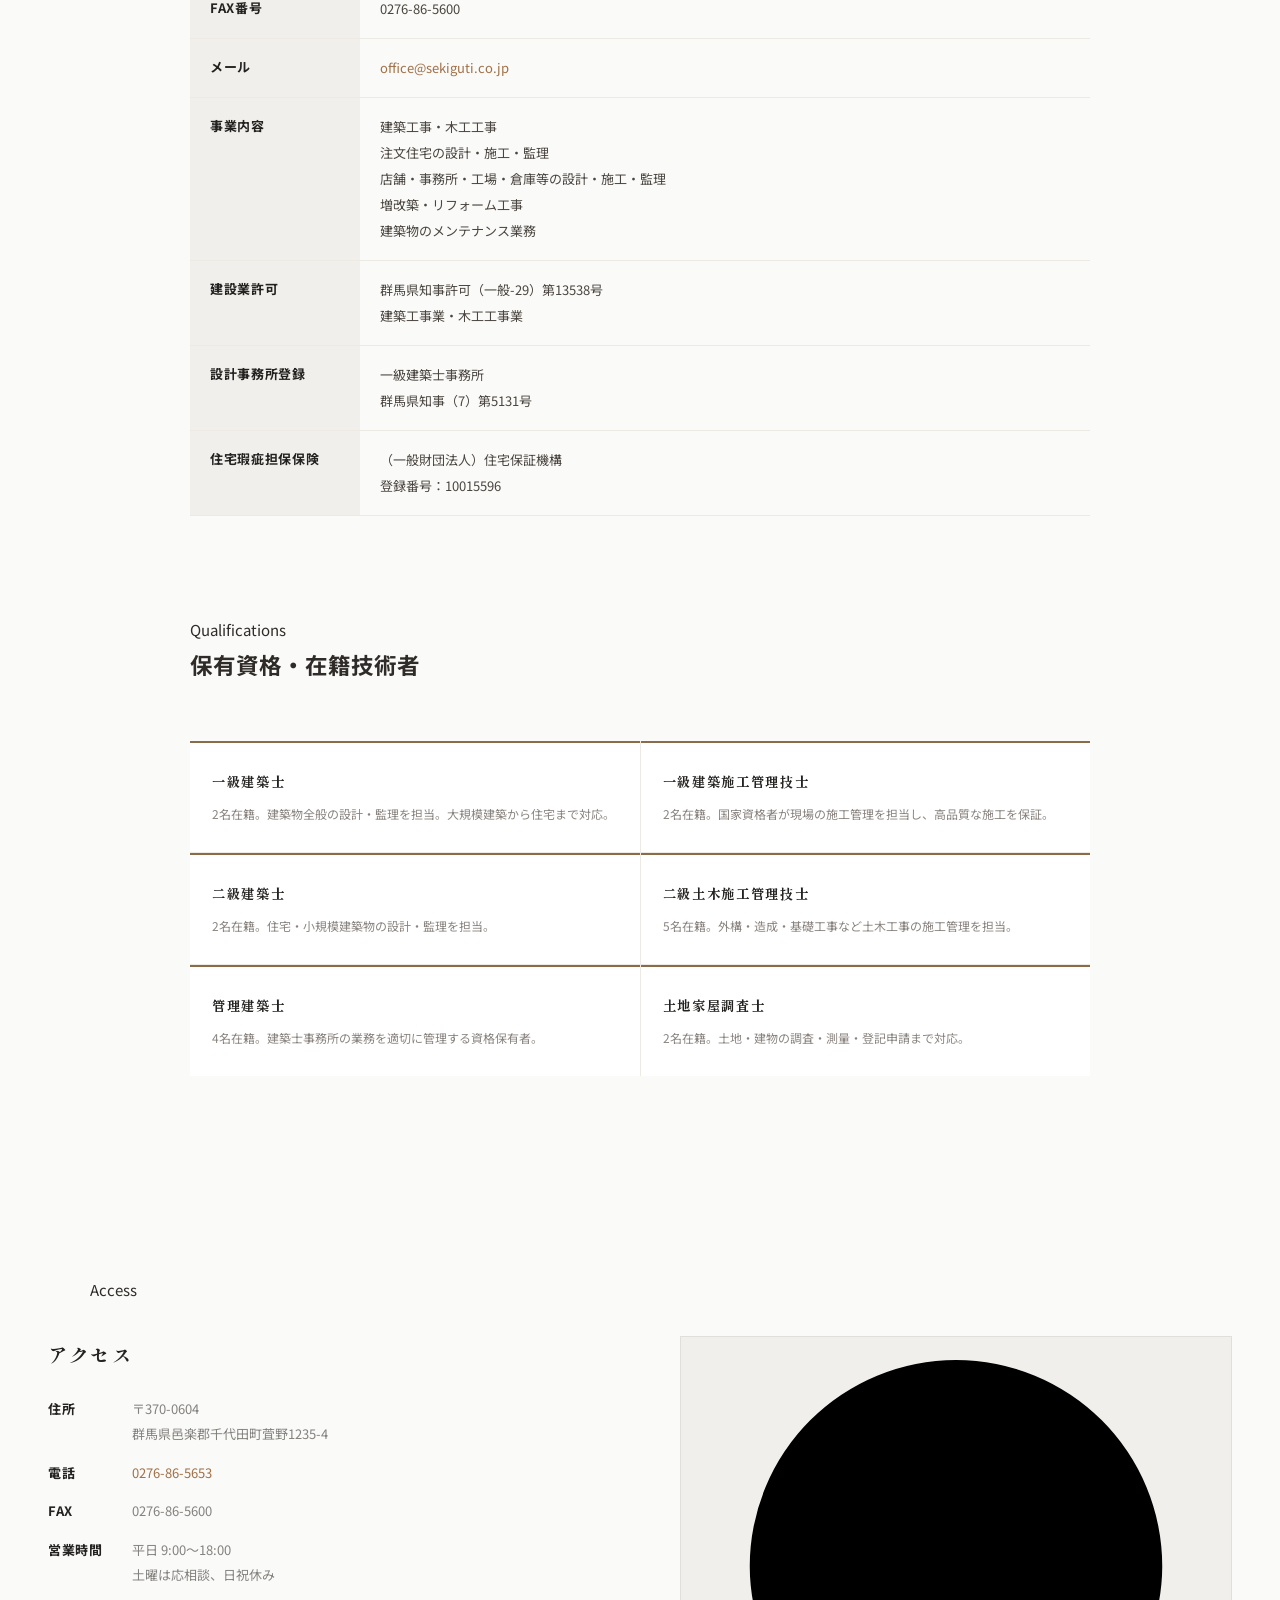
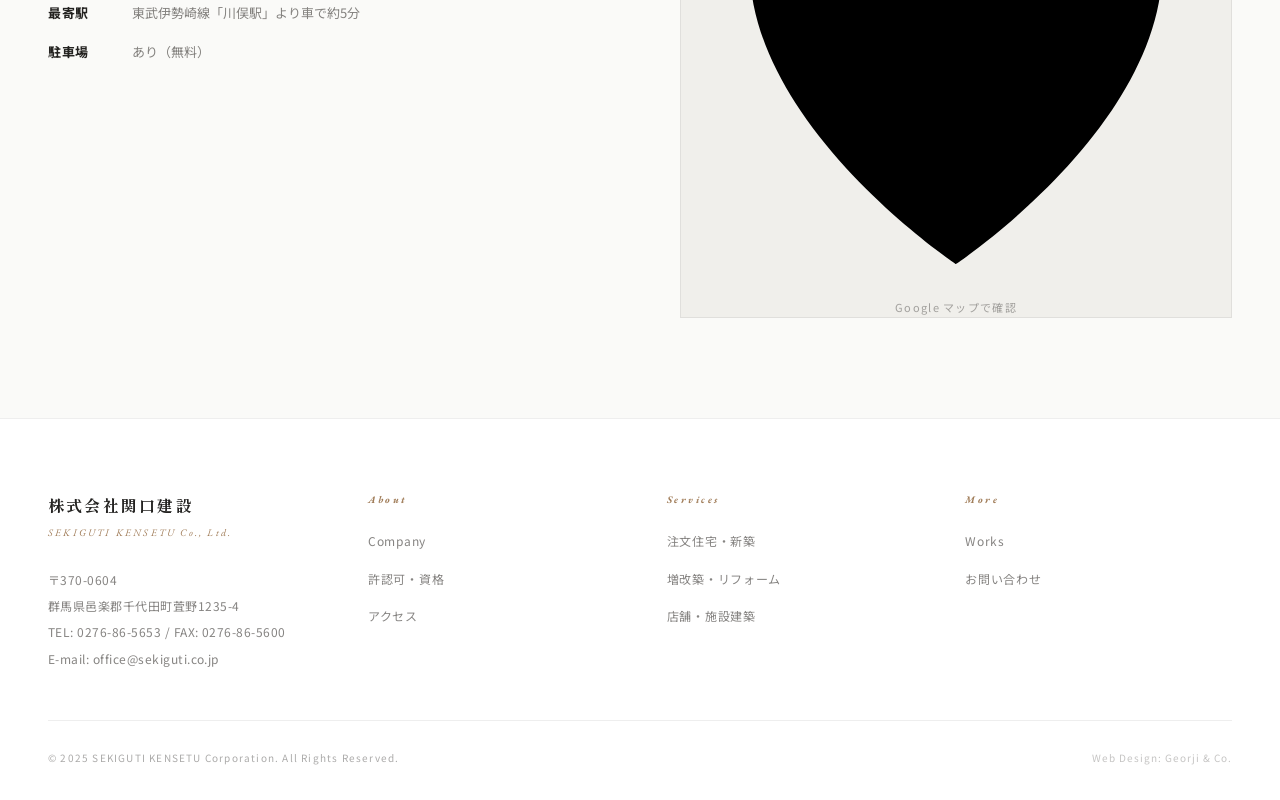
==== commit 61a63f4b: "Add files via upload" ====
--- a/company.html
+++ b/company.html
@@ -3,8 +3,8 @@
 <head>
 <meta charset="UTF-8">
 <meta name="viewport" content="width=device-width, initial-scale=1.0">
-<meta name="description" content="関口建設株式会社の会社概要。群馬県邑楽郡千代田町を拠点に1985年創業。一級建築士・施工管理技士在籍。建設業許可・住宅瑕疵担保保険登録済み。">
-<title>会社概要 | 関口建設株式会社</title>
+<meta name="description" content="株式会社関口建設の会社概要。群馬県邑楽郡千代田町を拠点に1985年創業。一級建築士・施工管理技士在籍。建設業許可・住宅瑕疵担保保険登録済み。">
+<title>会社概要 | 株式会社関口建設</title>
 <link rel="canonical" href="https://sekiguti.co.jp/company.html">
 <link rel="stylesheet" href="style.css">
 </head>
@@ -16,7 +16,7 @@
 
 <header class="site-header">
   <a href="index.html" class="site-logo">
-    <span class="logo-ja">関口建設株式会社</span>
+    <span class="logo-ja">株式会社関口建設</span>
     <span class="logo-en">SEKIGUTI KENSETU Co., Ltd.</span>
   </a>
   <nav aria-label="メインナビゲーション">
@@ -85,7 +85,7 @@
           <tbody>
             <tr>
               <th>商号</th>
-              <td>関口建設株式会社</td>
+              <td>株式会社関口建設</td>
             </tr>
             <tr>
               <th>英文表記</th>
@@ -221,7 +221,7 @@
   <div class="footer-inner">
     <div class="footer-top">
       <div class="footer-brand">
-        <div class="logo-ja">関口建設株式会社</div>
+        <div class="logo-ja">株式会社関口建設</div>
         <div class="logo-en">SEKIGUTI KENSETU Co., Ltd.</div>
         <address class="footer-address">
           〒370-0604<br>
--- a/style.css
+++ b/style.css
@@ -1,51 +1,74 @@
 /* ============================================
-   関口建設 株式会社 — style.css
-   Design concept: "職人の静寂"
-   Editorial × Luxury Construction
-   Color: 墨(#0e0e0e) × 白練(#f5f2ec) × 鉄錆(#a85230)
+   株式会社関口建設 — style.css
+   "職人の哲学 / The Philosophy of Craft"
+
+   Light-first UI — 白・淡いグレーを基調、earth/clay で締め
+   Base: --surface-page / --surface-elevated / --surface-muted
+   Ink: --graphite / --charcoal + --text-muted-on-light
+   Accent: --earth / --clay（ボタン・ライン・イタリック）
+   Legacy dark tokens（--graphite 名義の黒系）は名称互換のまま残置
    Font: Shippori Mincho + EB Garamond + Noto Sans JP
 ============================================ */
 
-@import url('https://fonts.googleapis.com/css2?family=Shippori+Mincho:wght@400;500;600;700;800&family=Noto+Sans+JP:wght@300;400;500;700&family=EB+Garamond:ital,wght@0,400;0,500;1,400;1,500&display=swap');
-
-/* ── Reset & Base ─────────────────────────── */
+@import url('https://fonts.googleapis.com/css2?family=Shippori+Mincho:wght@400;500;600;700;800&family=Noto+Sans+JP:wght@300;400;500;700&family=EB+Garamond:ital,wght@0,400;0,500;0,600;1,400;1,500;1,600&display=swap');
+
+/* ── Reset ────────────────────────────────── */
 *, *::before, *::after {
   box-sizing: border-box;
   word-break: keep-all;
   overflow-wrap: break-word;
-  margin: 0;
-  padding: 0;
-}
-p, li, dd, dt, th, td, blockquote { word-break: normal; }
-
+  margin: 0; padding: 0;
+}
+p, li, dd, dt, th, td, blockquote, figcaption { word-break: normal; }
+
+/* ── Design Tokens ────────────────────────── */
 :root {
-  --ink:       #0e0e0e;
-  --ink-mid:   #1a1a1a;
-  --cream:     #f0ede6;
-  --cream-lt:  #f8f5f0;
-  --rust:      #a85230;
-  --rust-lt:   #c8693e;
-  --gray:      #7a7672;
-  --gray-lt:   #dedad4;
-  --white:     #ffffff;
-
-  --ff-min:    'Shippori Mincho', serif;
-  --ff-gara:   'EB Garamond', serif;
-  --ff-sans:   'Noto Sans JP', sans-serif;
-
-  --header-h:  72px;
-  --demo-h:    40px;
-  --offset:    calc(var(--demo-h) + var(--header-h));
-  --ease-out:  cubic-bezier(0.22, 1, 0.36, 1);
+  --graphite:   #232220;
+  --charcoal:   #2e2b28;
+  --steel:      #3d3a36;
+  --concrete:   #5c5752;
+  --warm-gray:  #8a8480;
+  --paper:      #edeae3;
+  --parchment:  #f4f1e8;
+  --offwhite:   #f9f7f2;
+  --earth:      #8b6b4a;
+  --clay:       #a07c58;
+  --iron:       #6b7c7a;
+
+  --text-on-dark:       rgba(244,241,232,0.88);
+  --text-on-dark-dim:   rgba(244,241,232,0.48);
+  --text-on-dark-muted: rgba(244,241,232,0.28);
+
+  /* 白基調 UI — surfaces & ink */
+  --surface-page:     #fafaf8;
+  --surface-elevated: #ffffff;
+  --surface-muted:    #f0efeb;
+  --border-light:     rgba(46, 43, 40, 0.08);
+  --border-medium:    rgba(46, 43, 40, 0.14);
+  --text-muted-on-light: rgba(46, 43, 40, 0.58);
+  --text-dim-on-light:   rgba(46, 43, 40, 0.40);
+  --rust: #a07048;
+
+  --ff-min:  'Shippori Mincho', serif;
+  --ff-gara: 'EB Garamond', serif;
+  --ff-sans: 'Noto Sans JP', sans-serif;
+
+  --header-h: 68px;
+  --demo-h:   38px;
+  --offset:   calc(var(--demo-h) + var(--header-h));
+
+  --ease:     cubic-bezier(0.25, 0.46, 0.45, 0.94);
+  --ease-out: cubic-bezier(0.16, 1, 0.3, 1);
 }
 
 html, body { overflow-x: hidden; scroll-behavior: smooth; }
 body {
   font-family: var(--ff-sans);
   font-size: 15px;
-  line-height: 1.8;
-  color: var(--ink);
-  background: var(--cream-lt);
+  line-height: 1.85;
+  color: var(--charcoal);
+  background: var(--surface-page);
+  -webkit-font-smoothing: antialiased;
 }
 img { max-width: 100%; display: block; }
 a   { color: inherit; text-decoration: none; }
@@ -55,9 +78,8 @@
   position: fixed;
   top: 0; left: 0; right: 0;
   height: var(--demo-h);
-  background: var(--rust);
-  color: #fff;
-  font-family: var(--ff-sans);
+  background: var(--surface-muted);
+  color: var(--warm-gray);
   font-size: 11px;
   font-weight: 500;
   letter-spacing: 0.1em;
@@ -74,14 +96,15 @@
   top: var(--demo-h);
   left: 0; right: 0;
   height: var(--header-h);
-  background: rgba(10,10,10,0.95);
-  backdrop-filter: blur(16px);
+  background: rgba(255,255,255,0.94);
+  backdrop-filter: blur(20px);
+  -webkit-backdrop-filter: blur(20px);
   display: flex;
   align-items: center;
   justify-content: space-between;
   padding: 0 48px;
   z-index: 100;
-  border-bottom: 1px solid rgba(255,255,255,0.04);
+  border-bottom: 1px solid var(--border-light);
 }
 .site-logo {
   display: flex;
@@ -89,51 +112,56 @@
   flex-shrink: 1;
   min-width: 0;
   overflow: hidden;
+  gap: 1px;
 }
 .site-logo .logo-ja {
   font-family: var(--ff-min);
-  font-size: 16px;
-  font-weight: 700;
-  color: var(--cream-lt);
-  letter-spacing: 0.12em;
+  font-size: 15px;
+  font-weight: 700;
+  color: var(--graphite);
+  letter-spacing: 0.14em;
   white-space: nowrap;
+  line-height: 1;
 }
 .site-logo .logo-en {
   font-family: var(--ff-gara);
   font-style: italic;
-  font-size: 10px;
-  letter-spacing: 0.22em;
-  color: var(--rust-lt);
+  font-size: 9.5px;
+  letter-spacing: 0.24em;
+  color: var(--clay);
   white-space: nowrap;
+  line-height: 1;
 }
 .site-nav {
   display: flex;
   align-items: center;
-  gap: 36px;
+  gap: 40px;
   list-style: none;
 }
 .site-nav a {
-  font-size: 11px;
-  font-weight: 500;
-  letter-spacing: 0.18em;
+  font-size: 10.5px;
+  font-weight: 400;
+  letter-spacing: 0.2em;
   text-transform: uppercase;
-  color: rgba(255,255,255,0.45);
+  color: var(--text-muted-on-light);
   transition: color 0.3s;
   white-space: nowrap;
 }
-.site-nav a:hover, .site-nav a.active { color: var(--cream-lt); }
+.site-nav a:hover, .site-nav a.active { color: var(--graphite); }
 .header-cta {
-  border: 1px solid rgba(168,82,48,0.5) !important;
-  color: var(--rust-lt) !important;
-  padding: 7px 20px;
+  border: 1px solid rgba(160,124,88,0.45) !important;
+  color: var(--clay) !important;
+  padding: 6px 18px !important;
   transition: all 0.3s !important;
+  letter-spacing: 0.18em !important;
 }
 .header-cta:hover {
-  background: var(--rust) !important;
-  color: #fff !important;
-  border-color: var(--rust) !important;
-}
-
+  background: var(--earth) !important;
+  color: var(--parchment) !important;
+  border-color: var(--earth) !important;
+}
+
+/* ── Hamburger ────────────────────────────── */
 .hamburger {
   display: none;
   flex-direction: column;
@@ -147,636 +175,933 @@
   display: block;
   width: 22px;
   height: 1px;
-  background: rgba(255,255,255,0.6);
+  background: rgba(46,43,40,0.35);
   transition: all 0.3s;
 }
 
+/* ── SP Nav ───────────────────────────────── */
 .sp-nav {
   display: none;
   position: fixed;
   top: var(--offset);
   left: 0; right: 0;
-  background: var(--ink);
-  padding: 20px 0 28px;
+  background: var(--surface-elevated);
   z-index: 99;
   opacity: 0;
   pointer-events: none;
   transition: opacity 0.3s;
+  border-bottom: 1px solid var(--border-light);
 }
 .sp-nav.open { opacity: 1; pointer-events: auto; }
 .sp-nav ul { list-style: none; }
 .sp-nav ul li a {
   display: block;
-  padding: 14px 28px;
+  padding: 16px 28px;
   font-size: 13px;
   font-weight: 400;
-  letter-spacing: 0.14em;
-  color: rgba(255,255,255,0.6);
-  border-bottom: 1px solid rgba(255,255,255,0.04);
+  letter-spacing: 0.1em;
+  color: var(--text-muted-on-light);
+  border-bottom: 1px solid var(--border-light);
 }
 .sp-nav ul li:last-child a {
-  background: var(--rust);
-  color: #fff;
+  background: var(--earth);
+  color: var(--parchment);
   text-align: center;
-  margin: 16px 24px 0;
+  margin: 16px 24px;
   border-bottom: none;
 }
 
-/* ── Page Offset ──────────────────────────── */
+/* ── Page Offset ─────────────────────────── */
 .page-body { padding-top: var(--offset); }
 section { overflow: hidden; }
 
-/* ═══════════════════════════════════════════
-   HERO
-═══════════════════════════════════════════ */
+/* ══════════════════════════════════════════
+   HERO — 建設現場の「空気」
+══════════════════════════════════════════ */
 .hero {
   position: relative;
   min-height: calc(100svh - var(--offset));
-  display: grid;
-  place-items: center;
-  background: var(--ink);
+  background: var(--surface-elevated);
+  display: flex;
+  flex-direction: column;
+  justify-content: flex-end;
   overflow: hidden;
   contain: paint;
 }
-.hero-bg {
+
+/* フィルム粒子テクスチャ */
+.hero::before {
+  content: '';
   position: absolute;
   inset: 0;
   background:
-    radial-gradient(ellipse 55% 65% at 72% 38%,
-      rgba(168,82,48,0.2) 0%, transparent 65%),
-    radial-gradient(ellipse 40% 60% at 8% 85%,
-      rgba(168,82,48,0.06) 0%, transparent 60%),
-    #0e0e0e;
-}
-.hero-bg::after {
+    linear-gradient(165deg, rgba(250,250,248,0.94) 0%, rgba(250,250,248,0.78) 42%, rgba(245,244,240,0.9) 100%),
+    url("data:image/svg+xml,%3Csvg xmlns='http://www.w3.org/2000/svg' width='300' height='300'%3E%3Cfilter id='n' x='0' y='0'%3E%3CfeTurbulence type='fractalNoise' baseFrequency='0.75' numOctaves='4' stitchTiles='stitch'/%3E%3CfeColorMatrix type='saturate' values='0'/%3E%3C/filter%3E%3Crect width='300' height='300' filter='url(%23n)' opacity='0.05'/%3E%3C/svg%3E");
+  background-size: cover, 300px 300px;
+  pointer-events: none;
+  z-index: 1;
+}
+
+/* 大きな数字「40」装飾 */
+.hero-bg-num {
+  position: absolute;
+  top: 50%;
+  right: -2%;
+  transform: translateY(-50%);
+  font-family: var(--ff-gara);
+  font-size: clamp(280px, 35vw, 480px);
+  font-weight: 400;
+  line-height: 1;
+  color: transparent;
+  -webkit-text-stroke: 1px rgba(46,43,40,0.06);
+  letter-spacing: -0.05em;
+  pointer-events: none;
+  user-select: none;
+  z-index: 0;
+}
+
+/* 斜めのアクセントライン */
+.hero-line {
+  position: absolute;
+  top: 0; bottom: 0;
+  left: 55%;
+  width: 1px;
+  background: linear-gradient(to bottom,
+    transparent 0%,
+    rgba(139,107,74,0.3) 30%,
+    rgba(139,107,74,0.15) 70%,
+    transparent 100%);
+  z-index: 1;
+  transform: rotate(8deg) scaleY(1.4);
+  transform-origin: center;
+}
+
+.hero-inner {
+  position: relative;
+  z-index: 2;
+  display: grid;
+  grid-template-columns: 1fr 320px;
+  align-items: end;
+  gap: 0;
+  padding: 0 0 72px;
+  max-width: 100%;
+}
+
+.hero-left {
+  padding: 0 0 0 48px;
+  max-width: 680px;
+}
+
+/* 創業年・場所 */
+.hero-meta {
+  display: flex;
+  align-items: center;
+  gap: 20px;
+  margin-bottom: 40px;
+}
+.hero-meta-year {
+  font-family: var(--ff-gara);
+  font-size: 11px;
+  letter-spacing: 0.28em;
+  color: var(--clay);
+  text-transform: uppercase;
+}
+.hero-meta-sep {
+  width: 32px;
+  height: 1px;
+  background: rgba(160,124,88,0.4);
+}
+.hero-meta-loc {
+  font-size: 11px;
+  letter-spacing: 0.18em;
+  color: var(--text-dim-on-light);
+}
+
+/* メインキャッチ */
+.hero-catch {
+  font-family: var(--ff-min);
+  font-size: clamp(34px, 5vw, 62px);
+  font-weight: 700;
+  line-height: 1.3;
+  color: var(--graphite);
+  letter-spacing: 0.06em;
+  margin-bottom: 0;
+}
+.hero-catch-accent {
+  display: block;
+  color: var(--clay);
+  font-style: normal;
+}
+
+/* English tagline */
+.hero-tagline {
+  font-family: var(--ff-gara);
+  font-style: italic;
+  font-size: clamp(13px, 1.5vw, 17px);
+  letter-spacing: 0.2em;
+  color: var(--text-dim-on-light);
+  margin: 20px 0 36px;
+  display: block;
+}
+
+.hero-desc {
+  font-size: 13.5px;
+  line-height: 2.15;
+  color: var(--text-muted-on-light);
+  max-width: 440px;
+  margin-bottom: 44px;
+  font-weight: 300;
+  letter-spacing: 0.04em;
+}
+
+.hero-actions { display: flex; gap: 16px; flex-wrap: wrap; }
+
+/* 右パネル — 垂直統計 */
+.hero-right {
+  border-left: 1px solid var(--border-light);
+  display: flex;
+  flex-direction: column;
+  padding-bottom: 8px;
+}
+.hero-stat {
+  padding: 22px 32px;
+  border-bottom: 1px solid var(--border-light);
+  position: relative;
+}
+.hero-stat::before {
   content: '';
   position: absolute;
-  inset: 0;
-  opacity: 0.025;
-  background-image: url("data:image/svg+xml,%3Csvg viewBox='0 0 256 256' xmlns='http://www.w3.org/2000/svg'%3E%3Cfilter id='n'%3E%3CfeTurbulence type='fractalNoise' baseFrequency='0.85' numOctaves='4' stitchTiles='stitch'/%3E%3C/filter%3E%3Crect width='100%25' height='100%25' filter='url(%23n)'/%3E%3C/svg%3E");
-  background-size: 220px 220px;
-  pointer-events: none;
-}
-
-.hero-inner {
-  position: relative;
-  z-index: 1;
-  width: 100%;
-  max-width: 1200px;
-  padding: 80px 48px 120px;
-  display: grid;
-  grid-template-columns: 1fr 360px;
-  gap: 80px;
-  align-items: end;
-}
-
-.hero-year {
-  font-family: var(--ff-gara);
-  font-style: italic;
-  font-size: 12px;
-  letter-spacing: 0.25em;
-  color: var(--rust-lt);
-  margin-bottom: 36px;
-  display: block;
-}
-.hero-catch {
-  font-family: var(--ff-min);
-  font-size: clamp(40px, 5.5vw, 72px);
-  font-weight: 800;
-  line-height: 1.25;
-  color: var(--cream-lt);
-  letter-spacing: 0.06em;
-  margin-bottom: 12px;
-}
-.hero-catch em {
-  font-style: normal;
-  color: var(--rust-lt);
-}
-.hero-catch-sub {
-  font-family: var(--ff-gara);
-  font-style: italic;
-  font-size: clamp(14px, 1.8vw, 20px);
+  left: 0; top: 50%;
+  transform: translateY(-50%);
+  width: 2px;
+  height: 0;
+  background: var(--earth);
+  transition: height 0.5s var(--ease-out);
+}
+.hero-stat:hover::before { height: 60%; }
+.hero-stat-num {
+  font-family: var(--ff-gara);
+  font-size: 34px;
   font-weight: 400;
-  letter-spacing: 0.22em;
-  color: rgba(255,255,255,0.28);
-  margin-bottom: 40px;
-  display: block;
-}
-.hero-desc {
-  font-size: 13px;
-  line-height: 2.3;
-  color: rgba(255,255,255,0.42);
-  max-width: 460px;
-  margin-bottom: 52px;
-  font-weight: 300;
-}
-.hero-actions { display: flex; gap: 20px; flex-wrap: wrap; }
-
+  color: var(--graphite);
+  line-height: 1;
+  letter-spacing: 0.02em;
+}
+.hero-stat-num sup { font-size: 0.45em; letter-spacing: 0.1em; }
+.hero-stat-label {
+  font-size: 10px;
+  font-weight: 400;
+  letter-spacing: 0.2em;
+  color: var(--text-dim-on-light);
+  text-transform: uppercase;
+  margin-top: 5px;
+}
+
+/* スクロール */
+.hero-scroll {
+  position: absolute;
+  bottom: 36px;
+  left: 48px;
+  display: flex;
+  align-items: center;
+  gap: 14px;
+  color: var(--text-dim-on-light);
+  font-size: 9px;
+  letter-spacing: 0.3em;
+  text-transform: uppercase;
+  z-index: 2;
+}
+.hero-scroll-line {
+  width: 40px;
+  height: 1px;
+  background: var(--text-dim-on-light);
+  animation: scrollPulse 2.5s ease-in-out infinite;
+}
+@keyframes scrollPulse {
+  0%, 100% { width: 20px; opacity: 0.3; }
+  50%       { width: 40px; opacity: 0.7; }
+}
+
+/* ── Shared Buttons ───────────────────────── */
 .btn-primary {
   display: inline-flex;
   align-items: center;
   gap: 10px;
-  background: var(--rust);
-  color: #fff;
-  padding: 15px 36px;
-  font-size: 11px;
-  font-weight: 700;
+  background: var(--earth);
+  color: var(--parchment);
+  padding: 14px 32px;
+  font-size: 11px;
+  font-weight: 500;
   letter-spacing: 0.18em;
   text-transform: uppercase;
-  transition: background 0.3s, transform 0.3s var(--ease-out);
+  transition: background 0.3s var(--ease), transform 0.3s var(--ease-out);
   overflow: visible;
 }
-.btn-primary:hover { background: var(--rust-lt); transform: translateY(-2px); }
+.btn-primary:hover { background: var(--clay); transform: translateY(-1px); }
 
 .btn-ghost {
   display: inline-flex;
   align-items: center;
   gap: 10px;
-  border: 1px solid rgba(255,255,255,0.18);
-  color: rgba(255,255,255,0.55);
-  padding: 15px 28px;
+  border: 1px solid var(--border-medium);
+  color: var(--text-muted-on-light);
+  padding: 14px 24px;
   font-size: 11px;
   font-weight: 400;
   letter-spacing: 0.18em;
   text-transform: uppercase;
   transition: all 0.3s;
 }
-.btn-ghost:hover { border-color: rgba(255,255,255,0.6); color: #fff; }
-
-/* Hero aside — stat panel */
-.hero-aside { display: flex; flex-direction: column; align-self: stretch; justify-content: flex-end; }
-.hero-stat {
-  padding: 20px 28px;
-  border-top: 1px solid rgba(255,255,255,0.05);
-}
-.hero-stat:last-child { border-bottom: 1px solid rgba(255,255,255,0.05); }
-.hero-stat-num {
-  font-family: var(--ff-gara);
-  font-size: 38px;
+.btn-ghost:hover { border-color: var(--earth); color: var(--graphite); }
+
+.btn-white {
+  display: inline-flex;
+  align-items: center;
+  gap: 10px;
+  background: var(--parchment);
+  color: var(--charcoal);
+  padding: 14px 32px;
+  font-size: 11px;
+  font-weight: 600;
+  letter-spacing: 0.18em;
+  text-transform: uppercase;
+  transition: all 0.3s;
+}
+.btn-white:hover { background: var(--paper); }
+
+/* ══════════════════════════════════════════
+   MANIFESTO — 縦書き哲学テキスト
+══════════════════════════════════════════ */
+.manifesto {
+  background: var(--surface-page);
+  padding: 120px 48px;
+  overflow: hidden;
+  position: relative;
+}
+.manifesto::before {
+  content: 'SEKIGUTI';
+  position: absolute;
+  bottom: -20px;
+  right: 40px;
+  font-family: var(--ff-gara);
+  font-size: 120px;
   font-weight: 400;
-  color: var(--cream-lt);
+  letter-spacing: 0.05em;
+  color: transparent;
+  -webkit-text-stroke: 1px rgba(46,43,40,0.06);
+  pointer-events: none;
+  user-select: none;
   line-height: 1;
-  margin-bottom: 5px;
-}
-.hero-stat-num sup { font-size: 0.48em; }
-.hero-stat-label {
-  font-size: 10px;
-  font-weight: 500;
-  letter-spacing: 0.22em;
-  color: rgba(255,255,255,0.3);
-  text-transform: uppercase;
-}
-
-.hero-scroll {
-  position: absolute;
-  bottom: 44px;
-  left: 48px;
-  display: flex;
-  align-items: center;
-  gap: 14px;
-  color: rgba(255,255,255,0.22);
-  font-size: 9px;
-  letter-spacing: 0.28em;
-  text-transform: uppercase;
-  z-index: 1;
-}
-.hero-scroll::after {
-  content: '';
-  display: block;
-  width: 48px;
-  height: 1px;
-  background: currentColor;
-  animation: scrollBar 2.2s ease-in-out infinite;
-}
-@keyframes scrollBar {
-  0%, 100% { width: 24px; opacity: 0.3; }
-  50%       { width: 48px; opacity: 0.9; }
-}
-
-/* ═══════════════════════════════════════════
-   ORIGIN / PHILOSOPHY
-═══════════════════════════════════════════ */
-.origin {
-  background: var(--cream-lt);
-  padding: 140px 48px;
-  overflow: hidden;
-  contain: paint;
-}
-.origin-inner {
+}
+.manifesto-inner {
   max-width: 1200px;
   margin: 0 auto;
   display: grid;
-  grid-template-columns: 160px 1fr;
+  grid-template-columns: 1fr 1fr;
   gap: 80px;
-  align-items: start;
-}
-.origin-label {
-  writing-mode: vertical-rl;
-  text-orientation: mixed;
+  align-items: center;
+}
+.manifesto-left {
+  position: relative;
+}
+.manifesto-index {
   font-family: var(--ff-gara);
   font-style: italic;
   font-size: 11px;
-  letter-spacing: 0.32em;
-  color: var(--rust);
-  padding-top: 6px;
-  white-space: nowrap;
-}
-.origin-eyebrow {
+  letter-spacing: 0.28em;
+  color: var(--earth);
+  margin-bottom: 28px;
+  display: flex;
+  align-items: center;
+  gap: 14px;
+}
+.manifesto-index::after {
+  content: '';
+  flex: 1;
+  height: 1px;
+  background: rgba(139,107,74,0.25);
+  max-width: 60px;
+}
+.manifesto-title {
+  font-family: var(--ff-min);
+  font-size: clamp(24px, 3.2vw, 44px);
+  font-weight: 700;
+  line-height: 1.55;
+  color: var(--graphite);
+  letter-spacing: 0.06em;
+  margin-bottom: 36px;
+}
+.manifesto-quote {
+  font-family: var(--ff-min);
+  font-size: clamp(14px, 1.6vw, 18px);
+  font-weight: 500;
+  line-height: 2.2;
+  color: var(--charcoal);
+  border-left: 2px solid var(--earth);
+  padding-left: 24px;
+  margin-bottom: 32px;
+}
+.manifesto-body {
+  font-size: 13.5px;
+  line-height: 2.4;
+  color: var(--warm-gray);
+  font-weight: 300;
+  letter-spacing: 0.04em;
+}
+.manifesto-body p + p { margin-top: 18px; }
+.manifesto-right {
+  display: flex;
+  flex-direction: column;
+  gap: 24px;
+}
+/* 素材カード */
+.material-card {
+  background: var(--surface-elevated);
+  border: 1px solid var(--border-light);
+  box-shadow: 0 1px 2px rgba(46,43,40,0.04);
+  position: relative;
+  overflow: hidden;
+  display: flex;
+  flex-direction: column;
+  justify-content: flex-end;
+  min-width: 0;
+}
+.material-card-main {
+  aspect-ratio: 16/9;
+  background:
+    radial-gradient(ellipse 60% 60% at 30% 40%, rgba(139,107,74,0.1), transparent 60%),
+    var(--surface-muted);
+  display: flex;
+  align-items: center;
+  justify-content: center;
+  position: relative;
+}
+.material-card-ph {
   font-family: var(--ff-gara);
   font-style: italic;
-  font-size: 12px;
-  letter-spacing: 0.25em;
-  color: var(--rust);
-  margin-bottom: 28px;
-  display: block;
-}
-.origin-title {
-  font-family: var(--ff-min);
-  font-size: clamp(30px, 4vw, 54px);
-  font-weight: 800;
-  line-height: 1.35;
-  color: var(--ink);
-  letter-spacing: 0.06em;
-  margin-bottom: 8px;
-}
-.origin-title-en {
+  font-size: 11px;
+  letter-spacing: 0.2em;
+  color: rgba(46,43,40,0.2);
+}
+.material-card-foot {
+  padding: 16px 20px;
+  background: var(--surface-muted);
+  border-top: 1px solid var(--border-light);
+  display: flex;
+  justify-content: space-between;
+  align-items: center;
+}
+.material-card-label {
+  font-size: 10px;
+  letter-spacing: 0.2em;
+  text-transform: uppercase;
+  color: var(--clay);
+}
+.material-card-sub {
+  font-size: 11px;
+  color: var(--text-muted-on-light);
   font-family: var(--ff-gara);
   font-style: italic;
-  font-size: clamp(14px, 1.8vw, 20px);
-  font-weight: 400;
-  letter-spacing: 0.2em;
-  color: var(--gray);
-  margin-bottom: 52px;
-  display: block;
-}
-.origin-quote {
-  font-family: var(--ff-min);
-  font-size: clamp(16px, 2vw, 22px);
-  font-weight: 600;
-  line-height: 2.1;
-  color: var(--ink);
-  border-left: 2px solid var(--rust);
-  padding-left: 28px;
-  margin-bottom: 40px;
-}
-.origin-text {
-  font-size: 13px;
-  line-height: 2.5;
-  color: var(--gray);
-  max-width: 620px;
-  font-weight: 300;
-}
-.origin-text p + p { margin-top: 20px; }
-.origin-footer {
-  margin-top: 64px;
-  padding-top: 36px;
-  border-top: 1px solid var(--gray-lt);
-  display: flex;
-  gap: 56px;
-  flex-wrap: wrap;
-}
-.origin-pill-label {
-  font-size: 9px;
-  letter-spacing: 0.28em;
-  text-transform: uppercase;
-  color: var(--rust);
-  font-weight: 700;
-  margin-bottom: 6px;
-}
-.origin-pill-val {
-  font-family: var(--ff-min);
-  font-size: 15px;
-  font-weight: 700;
-  color: var(--ink);
-  letter-spacing: 0.05em;
-}
-
-/* ═══════════════════════════════════════════
-   SERVICES
-═══════════════════════════════════════════ */
-.services {
-  background: var(--ink);
-  padding: 140px 48px;
-  overflow: hidden;
-  contain: paint;
-}
-.services-inner { max-width: 1200px; margin: 0 auto; }
-.services-header {
+}
+/* 小カード2列 */
+.material-mini {
   display: grid;
-  grid-template-columns: 1fr auto;
-  align-items: end;
-  margin-bottom: 72px;
-  gap: 40px;
-}
-.services-eyebrow {
-  font-family: var(--ff-gara);
-  font-style: italic;
-  font-size: 12px;
-  letter-spacing: 0.25em;
-  color: var(--rust-lt);
-  margin-bottom: 20px;
-  display: block;
-}
-.services-title {
-  font-family: var(--ff-min);
-  font-size: clamp(26px, 3.5vw, 48px);
-  font-weight: 800;
-  color: var(--cream-lt);
-  line-height: 1.3;
-  letter-spacing: 0.06em;
-}
-.services-grid {
-  display: grid;
-  grid-template-columns: repeat(3, minmax(0, 1fr));
-  gap: 1px;
-  background: rgba(255,255,255,0.04);
-}
-.service-card {
-  background: var(--ink-mid);
-  padding: 48px 36px;
-  transition: background 0.4s;
-  min-width: 0;
-  position: relative;
-  overflow: hidden;
-}
-.service-card::before {
+  grid-template-columns: 1fr 1fr;
+  gap: 4px;
+}
+.material-mini-item {
+  background: var(--surface-muted);
+  border: 1px solid var(--border-light);
+  padding: 20px 18px;
+  position: relative;
+  overflow: hidden;
+}
+.material-mini-item::before {
   content: '';
   position: absolute;
   top: 0; left: 0;
   width: 2px;
-  height: 0;
-  background: var(--rust);
-  transition: height 0.5s var(--ease-out);
-}
-.service-card:hover { background: #181818; }
-.service-card:hover::before { height: 100%; }
-.service-index {
-  font-family: var(--ff-gara);
+  height: 100%;
+  background: linear-gradient(to bottom, var(--earth), transparent);
+  opacity: 0.6;
+}
+.material-mini-num {
+  font-family: var(--ff-gara);
+  font-size: 28px;
+  font-weight: 400;
+  color: var(--graphite);
+  line-height: 1;
+  margin-bottom: 6px;
+}
+.material-mini-num sup { font-size: 0.45em; }
+.material-mini-label {
+  font-size: 10px;
+  letter-spacing: 0.18em;
+  text-transform: uppercase;
+  color: var(--text-dim-on-light);
+}
+.material-mini--heritage {
+  grid-template-columns: 1fr;
+}
+.material-mini-item--featured {
+  padding: 28px 22px 26px;
+}
+.material-mini-item--featured::before {
+  width: 3px;
+  opacity: 0.85;
+  background: linear-gradient(to bottom, var(--rust), var(--earth), transparent 85%);
+}
+.material-mini-item--featured .material-mini-num {
+  font-size: clamp(44px, 7vw, 64px);
+  font-weight: 500;
+  letter-spacing: 0.04em;
+  margin-bottom: 10px;
+}
+.material-mini-item--featured .material-mini-label {
+  font-size: 11px;
+  letter-spacing: 0.24em;
+  color: var(--earth);
+}
+.material-mini-desc {
+  margin: 18px 0 0;
+  padding-top: 16px;
+  border-top: 1px solid var(--border-light);
+  font-family: var(--ff-min);
+  font-size: 13px;
+  line-height: 1.85;
+  letter-spacing: 0.06em;
+  color: var(--text-muted-on-light);
+}
+
+/* ══════════════════════════════════════════
+   SERVICES — 非対称グリッド
+══════════════════════════════════════════ */
+.services {
+  background: var(--surface-page);
+  padding: 120px 0;
+  overflow: hidden;
+  contain: paint;
+  position: relative;
+}
+.services::before {
+  content: '';
+  position: absolute;
+  top: 0; left: 0; right: 0;
+  height: 1px;
+  background: linear-gradient(to right, transparent, rgba(139,107,74,0.3), transparent);
+}
+.services-header {
+  max-width: 1200px;
+  margin: 0 auto 64px;
+  padding: 0 48px;
+  display: grid;
+  grid-template-columns: 1fr auto;
+  align-items: end;
+  gap: 40px;
+}
+.services-eyebrow {
+  font-family: var(--ff-gara);
+  font-style: italic;
   font-size: 11px;
   letter-spacing: 0.28em;
-  color: var(--rust-lt);
-  margin-bottom: 32px;
+  color: var(--clay);
+  margin-bottom: 18px;
   display: block;
 }
-.service-icon-wrap {
-  width: 44px;
-  height: 44px;
-  border: 1px solid rgba(168,82,48,0.3);
+.services-title {
+  font-family: var(--ff-min);
+  font-size: clamp(22px, 3vw, 40px);
+  font-weight: 700;
+  color: var(--graphite);
+  line-height: 1.4;
+  letter-spacing: 0.06em;
+}
+
+/* 6グリッド — 非対称 */
+.services-grid {
+  max-width: 1200px;
+  margin: 0 auto;
+  padding: 0 48px;
+  display: grid;
+  grid-template-columns: 1.4fr 1fr 1fr;
+  grid-template-rows: auto auto;
+  gap: 1px;
+  background: var(--border-light);
+}
+.service-card {
+  background: var(--surface-elevated);
+  padding: 40px 32px;
+  position: relative;
+  overflow: hidden;
+  min-width: 0;
+  transition: background 0.4s;
+}
+.service-card:first-child {
+  grid-row: 1 / 3;
+  padding: 56px 40px;
+}
+.service-card::after {
+  content: '';
+  position: absolute;
+  bottom: 0; left: 0; right: 0;
+  height: 1px;
+  background: linear-gradient(to right, var(--earth), transparent);
+  transform: scaleX(0);
+  transform-origin: left;
+  transition: transform 0.5s var(--ease-out);
+}
+.service-card:hover { background: var(--surface-muted); }
+.service-card:hover::after { transform: scaleX(1); }
+.service-card:first-child .service-name {
+  font-size: clamp(20px, 2.2vw, 28px);
+}
+
+.service-idx {
+  font-family: var(--ff-gara);
+  font-size: 10px;
+  letter-spacing: 0.3em;
+  color: var(--clay);
+  margin-bottom: 28px;
+  display: block;
+}
+.service-icon-ring {
+  width: 40px;
+  height: 40px;
+  border: 1px solid rgba(139,107,74,0.35);
   display: flex;
   align-items: center;
   justify-content: center;
-  margin-bottom: 28px;
-}
-.service-icon-wrap svg {
-  width: 20px; height: 20px;
-  stroke: var(--rust-lt);
+  margin-bottom: 24px;
+  transition: border-color 0.3s;
+}
+.service-card:hover .service-icon-ring { border-color: rgba(139,107,74,0.7); }
+.service-icon-ring svg {
+  width: 18px; height: 18px;
+  stroke: var(--clay);
   fill: none;
   stroke-width: 1.5;
 }
 .service-name {
   font-family: var(--ff-min);
-  font-size: 18px;
-  font-weight: 700;
-  color: var(--cream-lt);
-  line-height: 1.5;
-  margin-bottom: 16px;
+  font-size: 17px;
+  font-weight: 700;
+  color: var(--graphite);
+  line-height: 1.55;
+  margin-bottom: 14px;
   letter-spacing: 0.05em;
 }
 .service-desc {
-  font-size: 12px;
-  line-height: 2.1;
-  color: rgba(255,255,255,0.38);
+  font-size: 12.5px;
+  line-height: 2;
+  color: var(--text-muted-on-light);
   font-weight: 300;
-}
-
-/* ═══════════════════════════════════════════
-   WHY
-═══════════════════════════════════════════ */
-.why {
-  background: var(--cream);
-  padding: 140px 48px;
-  overflow: hidden;
-}
-.why-inner {
+  letter-spacing: 0.04em;
+}
+
+/* ══════════════════════════════════════════
+   FIELD — 現場・素材セクション（非対称）
+══════════════════════════════════════════ */
+.field {
+  background: var(--surface-elevated);
+  padding: 120px 0;
+  overflow: hidden;
+}
+.field-inner {
   max-width: 1200px;
   margin: 0 auto;
+  padding: 0 48px;
   display: grid;
-  grid-template-columns: 1fr 1fr;
-  gap: 100px;
+  grid-template-columns: 1fr 480px;
+  gap: 64px;
   align-items: start;
 }
-.why-eyebrow {
+.field-left {}
+.field-eyebrow {
   font-family: var(--ff-gara);
   font-style: italic;
-  font-size: 12px;
-  letter-spacing: 0.25em;
-  color: var(--rust);
-  margin-bottom: 20px;
-  display: block;
-}
-.why-title {
-  font-family: var(--ff-min);
-  font-size: clamp(26px, 3.5vw, 46px);
-  font-weight: 800;
-  color: var(--ink);
-  line-height: 1.35;
+  font-size: 11px;
+  letter-spacing: 0.28em;
+  color: var(--earth);
+  margin-bottom: 24px;
+  display: flex;
+  align-items: center;
+  gap: 14px;
+}
+.field-eyebrow::before {
+  content: '';
+  width: 28px;
+  height: 1px;
+  background: var(--earth);
+  flex-shrink: 0;
+}
+.field-title {
+  font-family: var(--ff-min);
+  font-size: clamp(22px, 3vw, 40px);
+  font-weight: 700;
+  color: var(--graphite);
+  line-height: 1.5;
   letter-spacing: 0.06em;
-  margin-bottom: 32px;
-}
-.why-lead {
+  margin-bottom: 36px;
+}
+.field-points {
+  display: flex;
+  flex-direction: column;
+  border-top: 1px solid var(--paper);
+}
+.field-point {
+  display: grid;
+  grid-template-columns: 44px 1fr;
+  gap: 20px;
+  padding: 24px 0;
+  border-bottom: 1px solid var(--paper);
+  align-items: start;
+  min-width: 0;
+}
+.field-point-num {
+  font-family: var(--ff-gara);
+  font-size: 20px;
+  font-weight: 400;
+  color: var(--earth);
+  line-height: 1.2;
+  padding-top: 2px;
+}
+.field-point-body h3 {
+  font-family: var(--ff-min);
+  font-size: 15px;
+  font-weight: 700;
+  color: var(--graphite);
+  margin-bottom: 8px;
+  letter-spacing: 0.05em;
+}
+.field-point-body p {
   font-size: 13px;
-  line-height: 2.4;
-  color: var(--gray);
-  margin-bottom: 48px;
+  line-height: 2;
+  color: var(--warm-gray);
   font-weight: 300;
 }
-.why-visual {
-  background: var(--ink);
-  aspect-ratio: 4/5;
-  position: relative;
-  overflow: hidden;
+
+/* 右側 — ビジュアルスタック */
+.field-right {
+  display: flex;
+  flex-direction: column;
+  gap: 3px;
+  position: sticky;
+  top: calc(var(--offset) + 24px);
+}
+.field-img-main {
+  background: var(--surface-muted);
+  border: 1px solid var(--border-light);
+  aspect-ratio: 4/3;
   display: flex;
   align-items: flex-end;
-}
-.why-visual::before {
+  padding: 20px;
+  position: relative;
+  overflow: hidden;
+}
+.field-img-main::before {
   content: '';
   position: absolute;
   inset: 0;
-  background: radial-gradient(ellipse at 30% 30%,
-    rgba(168,82,48,0.18), transparent 60%);
-}
-.why-visual-label {
-  padding: 24px 28px;
+  background: radial-gradient(ellipse at 20% 20%, rgba(139,107,74,0.2), transparent 55%);
+}
+.field-img-label {
   font-family: var(--ff-gara);
   font-style: italic;
-  font-size: 11px;
+  font-size: 10px;
   letter-spacing: 0.2em;
-  color: rgba(255,255,255,0.2);
+  color: var(--text-dim-on-light);
   position: relative;
   z-index: 1;
 }
-.why-points { display: flex; flex-direction: column; }
-.why-point {
+.field-img-row {
   display: grid;
-  grid-template-columns: 52px 1fr;
-  gap: 24px;
-  padding: 28px 0;
-  border-bottom: 1px solid var(--gray-lt);
-  min-width: 0;
-}
-.why-point:first-child { border-top: 1px solid var(--gray-lt); }
-.why-point-num {
-  font-family: var(--ff-gara);
-  font-size: 26px;
-  font-weight: 400;
-  color: var(--rust);
-  line-height: 1;
-  padding-top: 4px;
-}
-.why-point-body h3 {
-  font-family: var(--ff-min);
-  font-size: 15px;
-  font-weight: 700;
-  color: var(--ink);
-  margin-bottom: 8px;
-  letter-spacing: 0.05em;
-}
-.why-point-body p {
-  font-size: 12px;
-  line-height: 2;
-  color: var(--gray);
-  font-weight: 300;
-}
-
-/* ═══════════════════════════════════════════
-   WORKS
-═══════════════════════════════════════════ */
+  grid-template-columns: 1fr 1fr;
+  gap: 3px;
+}
+.field-img-sm {
+  background: var(--paper);
+  border: 1px solid var(--border-light);
+  aspect-ratio: 1;
+  display: flex;
+  align-items: flex-end;
+  padding: 12px;
+  position: relative;
+  overflow: hidden;
+}
+.field-img-sm:last-child { background: var(--surface-muted); }
+.field-img-sm-label {
+  font-size: 9px;
+  letter-spacing: 0.15em;
+  text-transform: uppercase;
+  color: var(--text-dim-on-light);
+}
+
+/* ══════════════════════════════════════════
+   WORKS — シネマティックグリッド
+══════════════════════════════════════════ */
 .works {
-  background: var(--ink);
-  padding: 140px 48px;
+  background: var(--surface-page);
+  padding: 120px 0;
   overflow: hidden;
   contain: paint;
 }
-.works-inner { max-width: 1200px; margin: 0 auto; }
 .works-header {
-  display: flex;
-  justify-content: space-between;
-  align-items: flex-end;
-  margin-bottom: 60px;
-  gap: 32px;
+  max-width: 1200px;
+  margin: 0 auto 56px;
+  padding: 0 48px;
+  display: grid;
+  grid-template-columns: 1fr auto;
+  align-items: end;
+  gap: 40px;
 }
 .works-eyebrow {
   font-family: var(--ff-gara);
   font-style: italic;
-  font-size: 12px;
-  letter-spacing: 0.25em;
-  color: var(--rust-lt);
+  font-size: 11px;
+  letter-spacing: 0.28em;
+  color: var(--clay);
   margin-bottom: 16px;
   display: block;
 }
 .works-title {
   font-family: var(--ff-min);
-  font-size: clamp(24px, 3vw, 44px);
-  font-weight: 800;
-  color: var(--cream-lt);
-  line-height: 1.3;
+  font-size: clamp(22px, 3vw, 40px);
+  font-weight: 700;
+  color: var(--graphite);
+  line-height: 1.4;
   letter-spacing: 0.06em;
 }
+
+/* 横長メイン + 縦2枚 */
 .works-grid {
+  max-width: 1200px;
+  margin: 0 auto;
+  padding: 0 48px;
   display: grid;
-  grid-template-columns: repeat(3, minmax(0, 1fr));
+  grid-template-columns: 1.6fr 1fr;
+  grid-template-rows: 1fr 1fr;
   gap: 2px;
 }
 .work-card {
-  background: #141414;
-  overflow: hidden;
-  position: relative;
+  position: relative;
+  overflow: hidden;
   min-width: 0;
   cursor: pointer;
 }
+.work-card:first-child {
+  grid-row: 1 / 3;
+}
 .work-thumb {
-  aspect-ratio: 3/4;
-  background: linear-gradient(160deg, #1c1c1c 0%, #0a0a0a 100%);
-  position: relative;
+  width: 100%;
+  height: 100%;
+  min-height: 200px;
+  position: relative;
+  overflow: hidden;
   display: flex;
   align-items: center;
   justify-content: center;
-  overflow: hidden;
-}
-.work-thumb-ph {
-  display: flex;
+}
+.work-card:first-child .work-thumb { min-height: 480px; }
+.work-card:not(:first-child) .work-thumb { min-height: 200px; aspect-ratio: 4/3; }
+
+.work-thumb-inner {
+  position: absolute;
+  inset: 0;
+  display: flex;
+  align-items: center;
+  justify-content: center;
   flex-direction: column;
-  align-items: center;
-  gap: 10px;
-  color: rgba(255,255,255,0.08);
+  gap: 8px;
+  color: rgba(46,43,40,0.12);
   font-size: 10px;
   letter-spacing: 0.18em;
-}
-.work-thumb-ph svg {
-  width: 32px; height: 32px;
-  stroke: rgba(255,255,255,0.06);
+  transition: transform 0.6s var(--ease-out);
+}
+.work-card:hover .work-thumb-inner { transform: scale(1.03); }
+.work-thumb-inner svg {
+  width: 28px; height: 28px;
+  stroke: rgba(46,43,40,0.1);
   fill: none; stroke-width: 1;
 }
-.work-info {
+
+/* オーバーレイ */
+.work-overlay {
   position: absolute;
-  bottom: 0; left: 0; right: 0;
-  padding: 24px 20px;
-  background: linear-gradient(to top, rgba(0,0,0,0.88) 0%, transparent 100%);
-  opacity: 0;
-  transform: translateY(6px);
-  transition: all 0.4s var(--ease-out);
-}
-.work-card:hover .work-info { opacity: 1; transform: translateY(0); }
+  inset: 0;
+  background: linear-gradient(to top, rgba(250,250,248,0.97) 0%, rgba(250,250,248,0.55) 45%, transparent 100%);
+  display: flex;
+  flex-direction: column;
+  justify-content: flex-end;
+  padding: 24px;
+  opacity: 1;
+  transition: background 0.4s var(--ease);
+}
+.work-card:hover .work-overlay {
+  background: linear-gradient(to top, rgba(255,255,255,0.99) 0%, rgba(250,250,248,0.65) 55%, transparent 100%);
+}
 .work-cat {
   font-size: 9px;
-  font-weight: 700;
-  letter-spacing: 0.25em;
+  font-weight: 600;
+  letter-spacing: 0.28em;
   text-transform: uppercase;
-  color: var(--rust-lt);
+  color: var(--clay);
   margin-bottom: 6px;
 }
 .work-title-text {
   font-family: var(--ff-min);
-  font-size: 14px;
-  font-weight: 700;
-  color: #fff;
+  font-size: 15px;
+  font-weight: 700;
+  color: var(--graphite);
   margin-bottom: 4px;
-}
-.work-place { font-size: 11px; color: rgba(255,255,255,0.45); }
-
-/* ═══════════════════════════════════════════
-   PROCESS
-═══════════════════════════════════════════ */
+  letter-spacing: 0.04em;
+}
+.work-place {
+  font-size: 11px;
+  color: var(--text-muted-on-light);
+  font-family: var(--ff-gara);
+  font-style: italic;
+  letter-spacing: 0.12em;
+}
+
+/* work-thumbの背景色バリエーション */
+.wt-1 { background: linear-gradient(160deg, #e8e6e2, #d9d6d0); }
+.wt-2 { background: linear-gradient(160deg, #e5e8e7, #d5d9d8); }
+.wt-3 { background: linear-gradient(160deg, #eae8e4, #dddad4); }
+
+/* ══════════════════════════════════════════
+   PROCESS — タイムライン（横組み）
+══════════════════════════════════════════ */
 .process {
-  background: var(--cream-lt);
-  padding: 140px 48px;
-  overflow: hidden;
+  background: var(--surface-elevated);
+  padding: 120px 48px;
+  overflow: hidden;
+  position: relative;
 }
 .process-inner { max-width: 1200px; margin: 0 auto; }
-.process-header { margin-bottom: 80px; }
+.process-header { margin-bottom: 72px; }
 .process-eyebrow {
   font-family: var(--ff-gara);
   font-style: italic;
-  font-size: 12px;
-  letter-spacing: 0.25em;
-  color: var(--rust);
-  margin-bottom: 20px;
+  font-size: 11px;
+  letter-spacing: 0.28em;
+  color: var(--earth);
+  margin-bottom: 18px;
   display: block;
 }
 .process-title {
   font-family: var(--ff-min);
-  font-size: clamp(26px, 3.5vw, 48px);
-  font-weight: 800;
-  color: var(--ink);
-  line-height: 1.3;
+  font-size: clamp(22px, 3vw, 38px);
+  font-weight: 700;
+  color: var(--graphite);
+  line-height: 1.4;
   letter-spacing: 0.06em;
-  margin-bottom: 16px;
+  margin-bottom: 12px;
 }
 .process-lead {
-  font-size: 13px;
+  font-size: 13.5px;
   line-height: 2.2;
-  color: var(--gray);
-  max-width: 480px;
+  color: var(--warm-gray);
+  max-width: 460px;
   font-weight: 300;
 }
 
@@ -790,12 +1115,11 @@
 .process-steps::before {
   content: '';
   position: absolute;
-  top: 27px;
+  top: 24px;
   left: calc(10% + 1px);
   right: calc(10% + 1px);
   height: 1px;
-  background: linear-gradient(to right,
-    var(--rust) 0%, rgba(168,82,48,0.2) 100%);
+  background: linear-gradient(to right, var(--earth) 0%, rgba(139,107,74,0.15) 100%);
   z-index: 0;
 }
 .step-item {
@@ -803,197 +1127,293 @@
   flex-direction: column;
   align-items: center;
   text-align: center;
-  padding: 0 10px;
+  padding: 0 8px;
   position: relative;
   z-index: 1;
   min-width: 0;
 }
 .step-badge {
-  width: 54px;
-  height: 54px;
+  width: 48px;
+  height: 48px;
   border-radius: 50%;
-  background: var(--cream-lt);
-  border: 1px solid var(--rust);
+  background: var(--surface-elevated);
+  border: 1px solid var(--earth);
   display: flex;
   align-items: center;
   justify-content: center;
-  margin-bottom: 28px;
+  margin-bottom: 24px;
   flex-shrink: 0;
   position: relative;
   z-index: 1;
 }
 .step-badge span {
   font-family: var(--ff-gara);
-  font-size: 20px;
+  font-size: 18px;
   font-weight: 400;
-  color: var(--rust);
+  color: var(--earth);
   line-height: 1;
 }
 .step-name {
   font-family: var(--ff-min);
-  font-size: 13px;
-  font-weight: 700;
-  color: var(--ink);
-  margin-bottom: 12px;
+  font-size: 12.5px;
+  font-weight: 700;
+  color: var(--graphite);
+  margin-bottom: 10px;
   line-height: 1.7;
   letter-spacing: 0.05em;
 }
 .step-desc {
   font-size: 11px;
   line-height: 2;
-  color: var(--gray);
+  color: var(--warm-gray);
   font-weight: 300;
+  letter-spacing: 0.03em;
 }
 .step-content { min-width: 0; }
 
-/* ═══════════════════════════════════════════
+/* ══════════════════════════════════════════
+   RECRUIT
+══════════════════════════════════════════ */
+.recruit {
+  background: var(--surface-page);
+  padding: 0;
+  overflow: hidden;
+  contain: paint;
+  display: grid;
+  grid-template-columns: 1fr 1fr;
+  min-height: 480px;
+}
+.recruit-left {
+  padding: 80px 64px;
+  display: flex;
+  flex-direction: column;
+  justify-content: center;
+  border-right: 1px solid var(--border-light);
+}
+.recruit-eyebrow {
+  font-family: var(--ff-gara);
+  font-style: italic;
+  font-size: 11px;
+  letter-spacing: 0.28em;
+  color: var(--clay);
+  margin-bottom: 24px;
+  display: block;
+}
+.recruit-title {
+  font-family: var(--ff-min);
+  font-size: clamp(22px, 2.8vw, 36px);
+  font-weight: 700;
+  color: var(--graphite);
+  line-height: 1.5;
+  letter-spacing: 0.06em;
+  margin-bottom: 28px;
+}
+.recruit-body {
+  font-size: 13.5px;
+  line-height: 2.2;
+  color: var(--text-muted-on-light);
+  margin-bottom: 36px;
+  font-weight: 300;
+}
+.recruit-points {
+  display: flex;
+  flex-direction: column;
+  gap: 10px;
+  margin-bottom: 40px;
+}
+.recruit-point {
+  display: flex;
+  align-items: center;
+  gap: 12px;
+  font-size: 12.5px;
+  color: var(--text-muted-on-light);
+  letter-spacing: 0.04em;
+}
+.recruit-point::before {
+  content: '';
+  width: 4px;
+  height: 4px;
+  background: var(--earth);
+  border-radius: 50%;
+  flex-shrink: 0;
+}
+.recruit-right {
+  background: var(--surface-muted);
+  position: relative;
+  overflow: hidden;
+  display: flex;
+  align-items: flex-end;
+  padding: 40px;
+}
+.recruit-right::before {
+  content: '';
+  position: absolute;
+  inset: 0;
+  background: linear-gradient(160deg,
+    rgba(250,250,248,0.85) 0%,
+    rgba(240,239,235,0.65) 100%);
+  z-index: 0;
+}
+.recruit-right-quote {
+  position: relative;
+  z-index: 1;
+}
+.recruit-right-quote p {
+  font-family: var(--ff-min);
+  font-size: clamp(16px, 2vw, 22px);
+  font-weight: 600;
+  color: var(--graphite);
+  line-height: 1.8;
+  letter-spacing: 0.05em;
+  margin-bottom: 12px;
+}
+.recruit-right-quote small {
+  font-family: var(--ff-gara);
+  font-style: italic;
+  font-size: 11px;
+  letter-spacing: 0.2em;
+  color: var(--clay);
+}
+
+/* ══════════════════════════════════════════
    CTA
-═══════════════════════════════════════════ */
+══════════════════════════════════════════ */
 .cta-section {
-  background: var(--ink);
-  padding: 140px 48px;
+  background: var(--surface-muted);
+  padding: 120px 48px;
   overflow: hidden;
   contain: paint;
-  text-align: center;
   position: relative;
 }
 .cta-section::before {
   content: '';
   position: absolute;
-  inset: 0;
-  background: radial-gradient(ellipse 60% 60% at 50% 50%,
-    rgba(168,82,48,0.1), transparent 70%);
-  pointer-events: none;
-}
+  top: 0; left: 0; right: 0;
+  height: 1px;
+  background: linear-gradient(to right, transparent, rgba(139,107,74,0.35), transparent);
+}
+.cta-inner {
+  max-width: 900px;
+  margin: 0 auto;
+  display: grid;
+  grid-template-columns: 1fr auto;
+  gap: 80px;
+  align-items: center;
+}
+.cta-left {}
 .cta-eyebrow {
   font-family: var(--ff-gara);
   font-style: italic;
-  font-size: 12px;
+  font-size: 11px;
   letter-spacing: 0.28em;
-  color: var(--rust-lt);
-  margin-bottom: 24px;
+  color: var(--clay);
+  margin-bottom: 20px;
   display: block;
-  position: relative;
-  z-index: 1;
 }
 .cta-title {
   font-family: var(--ff-min);
-  font-size: clamp(28px, 4vw, 56px);
-  font-weight: 800;
-  color: var(--cream-lt);
-  line-height: 1.4;
+  font-size: clamp(22px, 3vw, 38px);
+  font-weight: 700;
+  color: var(--graphite);
+  line-height: 1.5;
   letter-spacing: 0.06em;
-  margin-bottom: 20px;
-  position: relative;
-  z-index: 1;
+  margin-bottom: 16px;
 }
 .cta-lead {
-  font-size: 13px;
-  line-height: 2.3;
-  color: rgba(255,255,255,0.38);
-  max-width: 440px;
-  margin: 0 auto 48px;
+  font-size: 13.5px;
+  line-height: 2.2;
+  color: var(--text-muted-on-light);
   font-weight: 300;
-  position: relative;
-  z-index: 1;
+  letter-spacing: 0.04em;
+}
+.cta-right {
+  display: flex;
+  flex-direction: column;
+  align-items: flex-start;
+  gap: 16px;
+  white-space: nowrap;
 }
 .cta-tel {
   font-family: var(--ff-gara);
-  font-size: clamp(32px, 4.5vw, 60px);
+  font-size: clamp(26px, 3.5vw, 44px);
   font-weight: 400;
-  color: var(--cream-lt);
-  letter-spacing: 0.12em;
-  margin-bottom: 8px;
-  position: relative;
-  z-index: 1;
+  color: var(--graphite);
+  letter-spacing: 0.1em;
+  line-height: 1;
 }
 .cta-tel a { color: inherit; }
 .cta-hours {
   font-size: 10px;
-  letter-spacing: 0.2em;
-  color: rgba(255,255,255,0.28);
-  margin-bottom: 52px;
+  letter-spacing: 0.22em;
+  color: var(--text-dim-on-light);
   text-transform: uppercase;
-  position: relative;
-  z-index: 1;
-}
-.cta-buttons { display: flex; gap: 16px; justify-content: center; flex-wrap: wrap; position: relative; z-index: 1; }
-.btn-white {
-  display: inline-flex;
-  align-items: center;
-  gap: 10px;
-  background: var(--cream-lt);
-  color: var(--ink);
-  padding: 15px 36px;
-  font-size: 11px;
-  font-weight: 700;
-  letter-spacing: 0.18em;
-  text-transform: uppercase;
-  transition: all 0.3s;
-}
-.btn-white:hover { background: var(--cream); }
-
-/* ═══════════════════════════════════════════
+}
+.cta-buttons { display: flex; flex-direction: column; gap: 10px; width: 100%; }
+
+/* ══════════════════════════════════════════
    FOOTER
-═══════════════════════════════════════════ */
+══════════════════════════════════════════ */
 .site-footer {
-  background: #060606;
-  padding: 80px 48px 36px;
+  background: var(--surface-elevated);
+  padding: 72px 48px 32px;
+  border-top: 1px solid var(--border-light);
   overflow: hidden;
 }
 .footer-inner { max-width: 1200px; margin: 0 auto; }
 .footer-top {
   display: grid;
-  grid-template-columns: 1fr 2fr;
+  grid-template-columns: 240px 1fr;
   gap: 80px;
-  padding-bottom: 56px;
-  border-bottom: 1px solid rgba(255,255,255,0.05);
-  margin-bottom: 32px;
+  padding-bottom: 48px;
+  border-bottom: 1px solid var(--border-light);
+  margin-bottom: 28px;
 }
 .footer-brand .logo-ja {
   font-family: var(--ff-min);
-  font-size: 17px;
-  font-weight: 700;
-  color: var(--cream-lt);
-  letter-spacing: 0.12em;
-  margin-bottom: 4px;
+  font-size: 16px;
+  font-weight: 700;
+  color: var(--graphite);
+  letter-spacing: 0.14em;
+  margin-bottom: 3px;
 }
 .footer-brand .logo-en {
   font-family: var(--ff-gara);
   font-style: italic;
   font-size: 10px;
   letter-spacing: 0.22em;
-  color: var(--rust-lt);
-  margin-bottom: 28px;
+  color: var(--clay);
+  margin-bottom: 24px;
 }
 .footer-address {
   font-size: 12px;
   line-height: 2.2;
-  color: rgba(255,255,255,0.28);
+  color: var(--text-muted-on-light);
   font-style: normal;
+  letter-spacing: 0.04em;
 }
 .footer-nav-grid {
   display: grid;
   grid-template-columns: repeat(3, minmax(0, 1fr));
   gap: 32px;
+  align-content: start;
 }
 .footer-nav-col h4 {
   font-family: var(--ff-gara);
   font-style: italic;
-  font-size: 11px;
-  letter-spacing: 0.22em;
-  color: var(--rust-lt);
-  margin-bottom: 18px;
+  font-size: 10px;
+  letter-spacing: 0.25em;
+  color: var(--clay);
+  margin-bottom: 16px;
 }
 .footer-nav-col ul { list-style: none; }
-.footer-nav-col ul li { margin-bottom: 12px; }
+.footer-nav-col ul li { margin-bottom: 10px; }
 .footer-nav-col ul li a {
   font-size: 12px;
-  color: rgba(255,255,255,0.35);
-  letter-spacing: 0.08em;
+  color: var(--text-muted-on-light);
+  letter-spacing: 0.06em;
   transition: color 0.3s;
 }
-.footer-nav-col ul li a:hover { color: var(--cream-lt); }
+.footer-nav-col ul li a:hover { color: var(--earth); }
 .footer-bottom {
   display: flex;
   justify-content: space-between;
@@ -1001,15 +1421,15 @@
   flex-wrap: wrap;
   gap: 8px;
 }
-.footer-copy { font-size: 10px; color: rgba(255,255,255,0.18); letter-spacing: 0.12em; }
-.footer-poweredby { font-size: 10px; color: rgba(255,255,255,0.13); letter-spacing: 0.1em; }
-
-/* ═══════════════════════════════════════════
-   PAGE HERO (Inner)
-═══════════════════════════════════════════ */
+.footer-copy { font-size: 10px; color: var(--text-dim-on-light); letter-spacing: 0.12em; }
+.footer-poweredby { font-size: 10px; color: rgba(46,43,40,0.28); letter-spacing: 0.1em; }
+
+/* ══════════════════════════════════════════
+   PAGE HERO (Inner Pages)
+══════════════════════════════════════════ */
 .page-hero {
-  background: var(--ink);
-  padding: 80px 48px;
+  background: var(--surface-muted);
+  padding: 72px 48px;
   position: relative;
   overflow: hidden;
   contain: paint;
@@ -1019,7 +1439,7 @@
   position: absolute;
   inset: 0;
   background: radial-gradient(ellipse 50% 80% at 80% 50%,
-    rgba(168,82,48,0.1), transparent 65%);
+    rgba(139,107,74,0.1), transparent 65%);
 }
 .page-hero-inner { max-width: 1200px; margin: 0 auto; position: relative; z-index: 1; }
 .breadcrumb {
@@ -1027,114 +1447,111 @@
   align-items: center;
   gap: 8px;
   list-style: none;
-  margin-bottom: 28px;
+  margin-bottom: 24px;
   flex-wrap: wrap;
 }
 .breadcrumb li {
   font-size: 10px;
   letter-spacing: 0.18em;
-  color: rgba(255,255,255,0.28);
+  color: var(--text-dim-on-light);
   display: flex;
   align-items: center;
   gap: 8px;
 }
 .breadcrumb li::after { content: '/'; opacity: 0.3; }
 .breadcrumb li:last-child::after { display: none; }
-.breadcrumb a { color: rgba(255,255,255,0.38); }
-.breadcrumb a:hover { color: var(--rust-lt); }
-.breadcrumb li:last-child { color: rgba(255,255,255,0.6); }
+.breadcrumb a { color: var(--text-muted-on-light); transition: color 0.3s; }
+.breadcrumb a:hover { color: var(--clay); }
+.breadcrumb li:last-child { color: var(--text-muted-on-light); }
 .page-hero-title {
   font-family: var(--ff-min);
-  font-size: clamp(32px, 4.5vw, 56px);
-  font-weight: 800;
-  color: var(--cream-lt);
+  font-size: clamp(28px, 4vw, 48px);
+  font-weight: 700;
+  color: var(--graphite);
   letter-spacing: 0.08em;
-  margin-bottom: 12px;
+  margin-bottom: 10px;
 }
 .page-hero-en {
   font-family: var(--ff-gara);
   font-style: italic;
   font-size: 13px;
   letter-spacing: 0.3em;
-  color: var(--rust-lt);
-}
-
-/* ═══════════════════════════════════════════
+  color: var(--clay);
+}
+
+/* ══════════════════════════════════════════
    COMPANY PAGE
-═══════════════════════════════════════════ */
+══════════════════════════════════════════ */
 .company-section {
   padding: 100px 48px;
-  background: var(--cream-lt);
+  background: var(--surface-page);
   overflow: hidden;
 }
 .company-inner { max-width: 900px; margin: 0 auto; }
 .section-eyebrow {
   font-family: var(--ff-gara);
   font-style: italic;
-  font-size: 12px;
-  letter-spacing: 0.25em;
-  color: var(--rust);
+  font-size: 11px;
+  letter-spacing: 0.28em;
+  color: var(--earth);
   margin-bottom: 16px;
   display: block;
 }
 .section-title-sm {
   font-family: var(--ff-min);
-  font-size: clamp(24px, 3vw, 36px);
-  font-weight: 800;
-  color: var(--ink);
+  font-size: clamp(22px, 2.8vw, 34px);
+  font-weight: 700;
+  color: var(--graphite);
   letter-spacing: 0.06em;
-  line-height: 1.3;
-  margin-bottom: 8px;
-}
-.company-table-wrap { overflow-x: auto; margin-top: 48px; }
+  line-height: 1.35;
+}
+.company-table-wrap { overflow-x: auto; margin-top: 44px; }
 .company-table { width: 100%; border-collapse: collapse; }
 .company-table th,
 .company-table td {
-  padding: 18px 24px;
+  padding: 16px 20px;
   font-size: 13px;
-  border-bottom: 1px solid var(--gray-lt);
+  border-bottom: 1px solid var(--paper);
   vertical-align: top;
   text-align: left;
 }
 .company-table th {
-  width: 180px;
-  font-weight: 700;
-  color: var(--ink);
-  background: var(--cream);
+  width: 170px;
+  font-weight: 700;
+  color: var(--graphite);
+  background: var(--surface-muted);
   white-space: nowrap;
   letter-spacing: 0.05em;
 }
-.company-table td { color: #555; line-height: 2; }
+.company-table td { color: #4a4540; line-height: 2; }
 .license-grid {
   max-width: 900px;
-  margin: 64px auto 0;
+  margin: 56px auto 0;
   display: grid;
   grid-template-columns: repeat(2, minmax(0, 1fr));
   gap: 1px;
-  background: var(--gray-lt);
+  background: var(--paper);
 }
 .license-card {
-  background: var(--cream-lt);
-  padding: 28px 24px;
-  border-top: 2px solid var(--rust);
+  background: var(--surface-elevated);
+  padding: 26px 22px;
+  border-top: 2px solid var(--earth);
   min-width: 0;
 }
 .license-card h3 {
   font-family: var(--ff-min);
-  font-size: 14px;
-  font-weight: 700;
-  color: var(--ink);
-  margin-bottom: 10px;
+  font-size: 13.5px;
+  font-weight: 700;
+  color: var(--graphite);
+  margin-bottom: 8px;
   letter-spacing: 0.05em;
 }
-.license-card p { font-size: 12px; line-height: 2; color: var(--gray); }
-
-/* ═══════════════════════════════════════════
-   ACCESS
-═══════════════════════════════════════════ */
+.license-card p { font-size: 12px; line-height: 2; color: var(--warm-gray); }
+
+/* ── Access ───────────────────────────────── */
 .access-section {
   padding: 100px 48px;
-  background: var(--ink);
+  background: var(--surface-page);
   overflow: hidden;
 }
 .access-inner {
@@ -1149,67 +1566,64 @@
   font-family: var(--ff-min);
   font-size: 20px;
   font-weight: 700;
-  color: var(--cream-lt);
-  margin-bottom: 28px;
+  color: var(--graphite);
+  margin-bottom: 24px;
   letter-spacing: 0.06em;
 }
-.access-detail { display: flex; flex-direction: column; gap: 16px; }
+.access-detail { display: flex; flex-direction: column; gap: 14px; }
 .access-row { display: flex; gap: 20px; font-size: 13px; min-width: 0; }
 .access-row dt {
   font-weight: 700;
-  color: var(--cream-lt);
+  color: var(--graphite);
   white-space: nowrap;
   min-width: 64px;
   letter-spacing: 0.05em;
 }
-.access-row dd { color: rgba(255,255,255,0.45); line-height: 1.9; font-weight: 300; }
+.access-row dd { color: var(--text-muted-on-light); line-height: 1.9; }
 .access-map {
   aspect-ratio: 4/3;
-  background: #141414;
+  background: var(--surface-muted);
   display: flex;
   align-items: center;
   justify-content: center;
-  color: rgba(255,255,255,0.18);
+  color: var(--text-dim-on-light);
   font-size: 11px;
   flex-direction: column;
   gap: 10px;
   letter-spacing: 0.12em;
-  border: 1px solid rgba(255,255,255,0.05);
-}
-
-/* ═══════════════════════════════════════════
-   WORKS PAGE
-═══════════════════════════════════════════ */
+  border: 1px solid var(--border-light);
+}
+
+/* ── Works Page ───────────────────────────── */
 .works-page {
   padding: 100px 48px;
-  background: var(--cream-lt);
+  background: var(--surface-page);
   overflow: hidden;
 }
 .works-filter {
   max-width: 1200px;
-  margin: 0 auto 48px;
+  margin: 0 auto 44px;
   display: flex;
   gap: 8px;
   flex-wrap: wrap;
 }
 .filter-btn {
-  border: 1px solid var(--gray-lt);
+  border: 1px solid var(--paper);
   background: transparent;
-  color: var(--gray);
-  padding: 8px 20px;
+  color: var(--warm-gray);
+  padding: 7px 18px;
   font-size: 10px;
   font-family: var(--ff-sans);
   font-weight: 500;
-  letter-spacing: 0.15em;
+  letter-spacing: 0.18em;
   text-transform: uppercase;
   cursor: pointer;
   transition: all 0.3s;
 }
-.filter-btn.active,
-.filter-btn:hover {
-  background: var(--rust);
-  border-color: var(--rust);
-  color: #fff;
+.filter-btn.active, .filter-btn:hover {
+  background: var(--earth);
+  border-color: var(--earth);
+  color: var(--parchment);
 }
 .works-page-grid {
   max-width: 1200px;
@@ -1217,26 +1631,24 @@
   display: grid;
   grid-template-columns: repeat(3, minmax(0, 1fr));
   gap: 1px;
-  background: var(--gray-lt);
-}
-.works-page-grid .work-card { background: var(--cream-lt); }
-.works-page-grid .work-thumb { background: var(--ink-mid); }
-.works-page-grid .work-info {
+  background: var(--paper);
+}
+.works-page-grid .work-card { background: var(--surface-elevated); cursor: default; }
+.works-page-grid .work-thumb { background: var(--surface-muted); aspect-ratio: 4/3; min-height: unset; }
+.works-page-grid .work-overlay {
   position: static;
   opacity: 1;
   transform: none;
+  background: none;
   padding: 18px 16px;
-  background: none;
-}
-.works-page-grid .work-title-text { color: var(--ink); }
-.works-page-grid .work-place { color: var(--gray); }
-
-/* ═══════════════════════════════════════════
-   CONTACT
-═══════════════════════════════════════════ */
+}
+.works-page-grid .work-title-text { color: var(--graphite); }
+.works-page-grid .work-place { color: var(--warm-gray); }
+
+/* ── Contact ──────────────────────────────── */
 .contact-section {
   padding: 100px 48px;
-  background: var(--cream-lt);
+  background: var(--surface-page);
   overflow: hidden;
 }
 .contact-inner { max-width: 800px; margin: 0 auto; }
@@ -1244,199 +1656,201 @@
   display: grid;
   grid-template-columns: repeat(2, minmax(0, 1fr));
   gap: 1px;
-  margin-bottom: 64px;
-  background: var(--gray-lt);
+  margin-bottom: 56px;
+  background: var(--paper);
 }
 .contact-method {
-  background: var(--cream-lt);
-  padding: 36px 28px;
+  background: var(--surface-elevated);
+  padding: 32px 24px;
   min-width: 0;
-  border-top: 2px solid var(--rust);
+  border-top: 2px solid var(--earth);
 }
 .contact-method h3 {
   font-family: var(--ff-min);
-  font-size: 15px;
-  font-weight: 700;
-  color: var(--ink);
-  margin-bottom: 12px;
+  font-size: 14px;
+  font-weight: 700;
+  color: var(--graphite);
+  margin-bottom: 10px;
   letter-spacing: 0.05em;
 }
 .contact-method .tel-num {
   font-family: var(--ff-gara);
-  font-size: 28px;
+  font-size: 26px;
   font-weight: 400;
-  color: var(--rust);
+  color: var(--earth);
   letter-spacing: 0.1em;
   line-height: 1.2;
   margin-bottom: 6px;
 }
-.contact-method p { font-size: 12px; color: var(--gray); line-height: 1.9; }
+.contact-method p { font-size: 12px; color: var(--warm-gray); line-height: 1.9; }
 .contact-form-title {
   font-family: var(--ff-min);
-  font-size: 20px;
-  font-weight: 700;
-  color: var(--ink);
+  font-size: 18px;
+  font-weight: 700;
+  color: var(--graphite);
   letter-spacing: 0.06em;
-  margin-bottom: 36px;
-  padding-bottom: 20px;
-  border-bottom: 1px solid var(--gray-lt);
-}
-.form-group { margin-bottom: 24px; }
+  margin-bottom: 32px;
+  padding-bottom: 18px;
+  border-bottom: 1px solid var(--paper);
+}
+.form-group { margin-bottom: 22px; }
 .form-group label {
   display: flex;
   align-items: center;
   gap: 8px;
   font-size: 11px;
   font-weight: 700;
-  color: var(--ink);
+  color: var(--graphite);
   letter-spacing: 0.1em;
-  margin-bottom: 10px;
-}
-.form-required {
-  background: var(--rust);
-  color: #fff;
-  font-size: 9px;
-  font-weight: 700;
-  padding: 2px 6px;
-  letter-spacing: 0.05em;
-}
-.form-optional {
-  background: var(--gray-lt);
-  color: var(--gray);
-  font-size: 9px;
-  padding: 2px 6px;
-}
-.form-group input,
-.form-group select,
-.form-group textarea {
+  margin-bottom: 8px;
+}
+.form-required { background: var(--earth); color: #fff; font-size: 9px; padding: 2px 6px; }
+.form-optional { background: var(--paper); color: var(--warm-gray); font-size: 9px; padding: 2px 6px; }
+.form-group input, .form-group select, .form-group textarea {
   width: 100%;
-  background: var(--cream);
-  border: 1px solid var(--gray-lt);
-  padding: 12px 16px;
+  background: var(--parchment);
+  border: 1px solid var(--paper);
+  padding: 11px 14px;
   font-size: 14px;
   font-family: var(--ff-sans);
-  color: var(--ink);
+  color: var(--graphite);
   transition: border-color 0.3s;
   appearance: none;
   max-width: 100%;
 }
-.form-group input:focus,
-.form-group select:focus,
-.form-group textarea:focus {
+.form-group input:focus, .form-group select:focus, .form-group textarea:focus {
   outline: none;
-  border-color: var(--rust);
+  border-color: var(--earth);
   background: #fff;
 }
-.form-group textarea { min-height: 160px; resize: vertical; }
-.form-submit { text-align: center; margin-top: 40px; }
+.form-group textarea { min-height: 150px; resize: vertical; }
+.form-submit { text-align: center; margin-top: 36px; }
 .btn-submit {
-  background: var(--rust);
-  color: #fff;
-  padding: 16px 64px;
+  background: var(--earth);
+  color: var(--parchment);
+  padding: 15px 56px;
   font-size: 11px;
   font-family: var(--ff-sans);
-  font-weight: 700;
+  font-weight: 600;
   letter-spacing: 0.18em;
   text-transform: uppercase;
   border: none;
   cursor: pointer;
   transition: background 0.3s;
 }
-.btn-submit:hover { background: var(--rust-lt); }
-
-/* ═══════════════════════════════════════════
-   STICKY CTA (SP)
-═══════════════════════════════════════════ */
+.btn-submit:hover { background: var(--clay); }
+
+/* ── Sticky CTA (SP) ──────────────────────── */
 .sticky-cta {
   display: none;
   position: fixed;
   bottom: 0;
   left: 0; right: 0;
-  background: var(--ink);
-  padding: 12px 16px;
+  background: var(--surface-elevated);
+  padding: 10px 16px;
   z-index: 98;
-  border-top: 1px solid var(--rust);
-}
-.sticky-cta-inner {
-  display: grid;
-  grid-template-columns: 1fr 1fr;
-  gap: 8px;
-}
+  border-top: 1px solid var(--border-light);
+  box-shadow: 0 -4px 24px rgba(46,43,40,0.06);
+}
+.sticky-cta-inner { display: grid; grid-template-columns: 1fr 1fr; gap: 8px; }
 .sticky-tel, .sticky-mail {
   display: flex;
   align-items: center;
   justify-content: center;
   gap: 6px;
-  padding: 12px 8px;
-  font-size: 11px;
-  font-weight: 700;
+  padding: 11px 8px;
+  font-size: 11px;
+  font-weight: 600;
   letter-spacing: 0.12em;
   text-transform: uppercase;
   overflow: visible;
 }
-.sticky-tel { background: var(--rust); color: #fff; }
-.sticky-mail { background: transparent; border: 1px solid rgba(255,255,255,0.18); color: rgba(255,255,255,0.65); }
-.sticky-tel svg, .sticky-mail svg {
-  width: 14px; height: 14px;
-  stroke: currentColor; fill: none; overflow: visible;
-}
-
-/* ═══════════════════════════════════════════
-   ANIMATIONS
-═══════════════════════════════════════════ */
+.sticky-tel { background: var(--earth); color: var(--parchment); }
+.sticky-mail { background: transparent; border: 1px solid var(--border-medium); color: var(--text-muted-on-light); }
+.sticky-tel svg, .sticky-mail svg { width: 13px; height: 13px; stroke: currentColor; fill: none; overflow: visible; }
+
+/* ── Animations ───────────────────────────── */
 .fade-in {
   opacity: 0;
-  transform: translateY(24px);
-  transition: opacity 0.85s var(--ease-out), transform 0.85s var(--ease-out);
+  transform: translateY(20px);
+  transition: opacity 0.9s var(--ease-out), transform 0.9s var(--ease-out);
 }
 .fade-in.visible { opacity: 1; transform: translateY(0); }
 
-/* ═══════════════════════════════════════════
+/* ══════════════════════════════════════════
    RESPONSIVE
-═══════════════════════════════════════════ */
+══════════════════════════════════════════ */
 @media (max-width: 1024px) {
-  .hero-inner { grid-template-columns: 1fr; gap: 56px; }
-  .hero-aside { flex-direction: row; flex-wrap: wrap; }
-  .hero-stat { flex: 1 1 140px; border-top: 1px solid rgba(255,255,255,0.05); border-right: 1px solid rgba(255,255,255,0.05); }
+  .hero-inner { grid-template-columns: 1fr; }
+  .hero-right {
+    flex-direction: row;
+    flex-wrap: wrap;
+    border-left: none;
+    border-top: 1px solid var(--border-light);
+    padding: 0 48px;
+  }
+  .hero-stat {
+    flex: 1 1 140px;
+    border-bottom: none;
+    border-right: 1px solid var(--border-light);
+    padding: 20px 24px;
+  }
   .hero-stat:last-child { border-right: none; }
-  .origin-inner { grid-template-columns: 1fr; gap: 40px; }
-  .origin-label { writing-mode: horizontal-tb; }
-  .why-inner { grid-template-columns: 1fr; gap: 60px; }
-  .why-visual { aspect-ratio: 16/7; }
+  .manifesto-inner { grid-template-columns: 1fr; gap: 48px; }
+  .why-inner, .field-inner { grid-template-columns: 1fr; gap: 48px; }
+  .field-right { position: static; }
+  .field-img-main { aspect-ratio: 16/7; }
+  .works-grid { grid-template-columns: 1fr 1fr; }
+  .work-card:first-child { grid-row: auto; grid-column: 1 / 3; }
+  .cta-inner { grid-template-columns: 1fr; gap: 48px; }
+  .recruit { grid-template-columns: 1fr; }
+  .recruit-left { border-right: none; }
+  .recruit-right { min-height: 240px; }
+  .services-grid { grid-template-columns: 1fr 1fr; }
+  .service-card:first-child { grid-row: auto; grid-column: 1 / 3; }
 }
 
 @media (max-width: 768px) {
-  :root { --header-h: 60px; --demo-h: 36px; }
+  :root { --header-h: 58px; --demo-h: 36px; }
 
   .site-header { padding: 0 20px; }
   .site-nav { display: none; }
   .hamburger { display: flex; }
   .sp-nav { display: block; }
 
-  .hero-inner { padding: 56px 20px 80px; }
-  .hero-scroll { display: none; }
-  .hero-aside { flex-direction: row; flex-wrap: wrap; }
-  .hero-stat { flex: 1 1 140px; }
-
-  .origin, .services, .why, .works,
-  .process, .cta-section, .company-section,
-  .access-section, .works-page, .contact-section {
+  .hero-inner { padding: 0 0 60px; }
+  .hero-left { padding: 0 20px; }
+  .hero-right { padding: 0 20px; }
+  .hero-catch { font-size: clamp(28px, 8vw, 42px); }
+  .hero-bg-num { display: none; }
+  .hero-scroll { left: 20px; display: none; }
+
+  .manifesto, .works, .process,
+  .field, .recruit-left, .cta-section,
+  .company-section, .access-section,
+  .works-page, .contact-section {
     padding-left: 20px;
     padding-right: 20px;
-    padding-top: 80px;
-    padding-bottom: 80px;
+  }
+  .manifesto { padding-top: 72px; padding-bottom: 72px; }
+  .works, .process, .field, .cta-section,
+  .company-section, .access-section,
+  .works-page, .contact-section {
+    padding-top: 72px;
+    padding-bottom: 72px;
   }
   .site-footer { padding-left: 20px; padding-right: 20px; }
-  .page-hero { padding: 60px 20px; }
-
-  .services-grid { grid-template-columns: 1fr; }
-  .services-header { grid-template-columns: 1fr; gap: 24px; }
-
-  .why-inner { gap: 40px; }
-  .why-visual { aspect-ratio: 16/9; }
-
-  .works-grid, .works-page-grid { grid-template-columns: 1fr; }
-  .works-header { flex-direction: column; align-items: flex-start; gap: 24px; }
+  .page-hero { padding: 56px 20px; }
+
+  .services-header, .works-header { padding: 0 20px; }
+  .services-grid { grid-template-columns: 1fr; padding: 0 20px; }
+  .service-card:first-child { grid-column: auto; }
+  .works-grid { grid-template-columns: 1fr; padding: 0 20px; }
+  .work-card:first-child { grid-column: auto; }
+  .work-card:first-child .work-thumb { min-height: 280px; }
+
+  .works-page-grid { grid-template-columns: 1fr; }
+  .works-filter { padding: 0; }
 
   /* Process SP縦タイムライン */
   .process-steps {
@@ -1446,34 +1860,44 @@
   }
   .process-steps::before {
     top: 0; bottom: 0;
-    left: 26px; right: auto;
+    left: 23px; right: auto;
     width: 1px; height: auto;
-    background: linear-gradient(to bottom,
-      var(--rust) 0%, rgba(168,82,48,0.08) 100%);
+    background: linear-gradient(to bottom, var(--earth) 0%, rgba(139,107,74,0.08) 100%);
   }
   .step-item {
     flex-direction: row;
     text-align: left;
     align-items: flex-start;
-    gap: 24px;
-    padding: 0 0 40px 0;
+    gap: 20px;
+    padding: 0 0 36px 0;
   }
   .step-item:last-child { padding-bottom: 0; }
   .step-badge { flex-shrink: 0; margin-bottom: 0; }
-  .step-content { padding-top: 12px; min-width: 0; }
-  .step-name { font-size: 15px; margin-bottom: 8px; }
-  .step-desc { font-size: 12px; }
-
-  .footer-top { grid-template-columns: 1fr; gap: 40px; }
+  .step-content { padding-top: 10px; min-width: 0; }
+  .step-name { font-size: 14px; }
+
+  .footer-top { grid-template-columns: 1fr; gap: 36px; }
   .footer-nav-grid { grid-template-columns: repeat(2, minmax(0, 1fr)); }
   .footer-bottom { flex-direction: column; text-align: center; }
 
-  .access-section { background: var(--ink); }
+  .manifesto-inner { grid-template-columns: 1fr; }
+  .material-mini { grid-template-columns: 1fr 1fr; }
+  .material-mini--heritage { grid-template-columns: 1fr; }
+
   .access-inner { grid-template-columns: 1fr; gap: 40px; }
   .contact-methods { grid-template-columns: 1fr; }
   .license-grid { grid-template-columns: 1fr; }
-  .company-table th { width: 110px; }
+  .company-table th { width: 100px; }
 
   .sticky-cta { display: block; }
-  .cta-buttons { flex-direction: column; align-items: center; }
-}
+  .cta-buttons { flex-direction: row; flex-wrap: wrap; }
+  .cta-right { align-items: flex-start; }
+
+  .recruit { grid-template-columns: 1fr; }
+  .recruit-left { padding: 56px 20px; }
+  .recruit-right { min-height: 200px; }
+
+  .field-inner { padding: 0 20px; }
+  .field-img-main { aspect-ratio: 16/9; }
+  .field-img-row { display: none; }
+}
